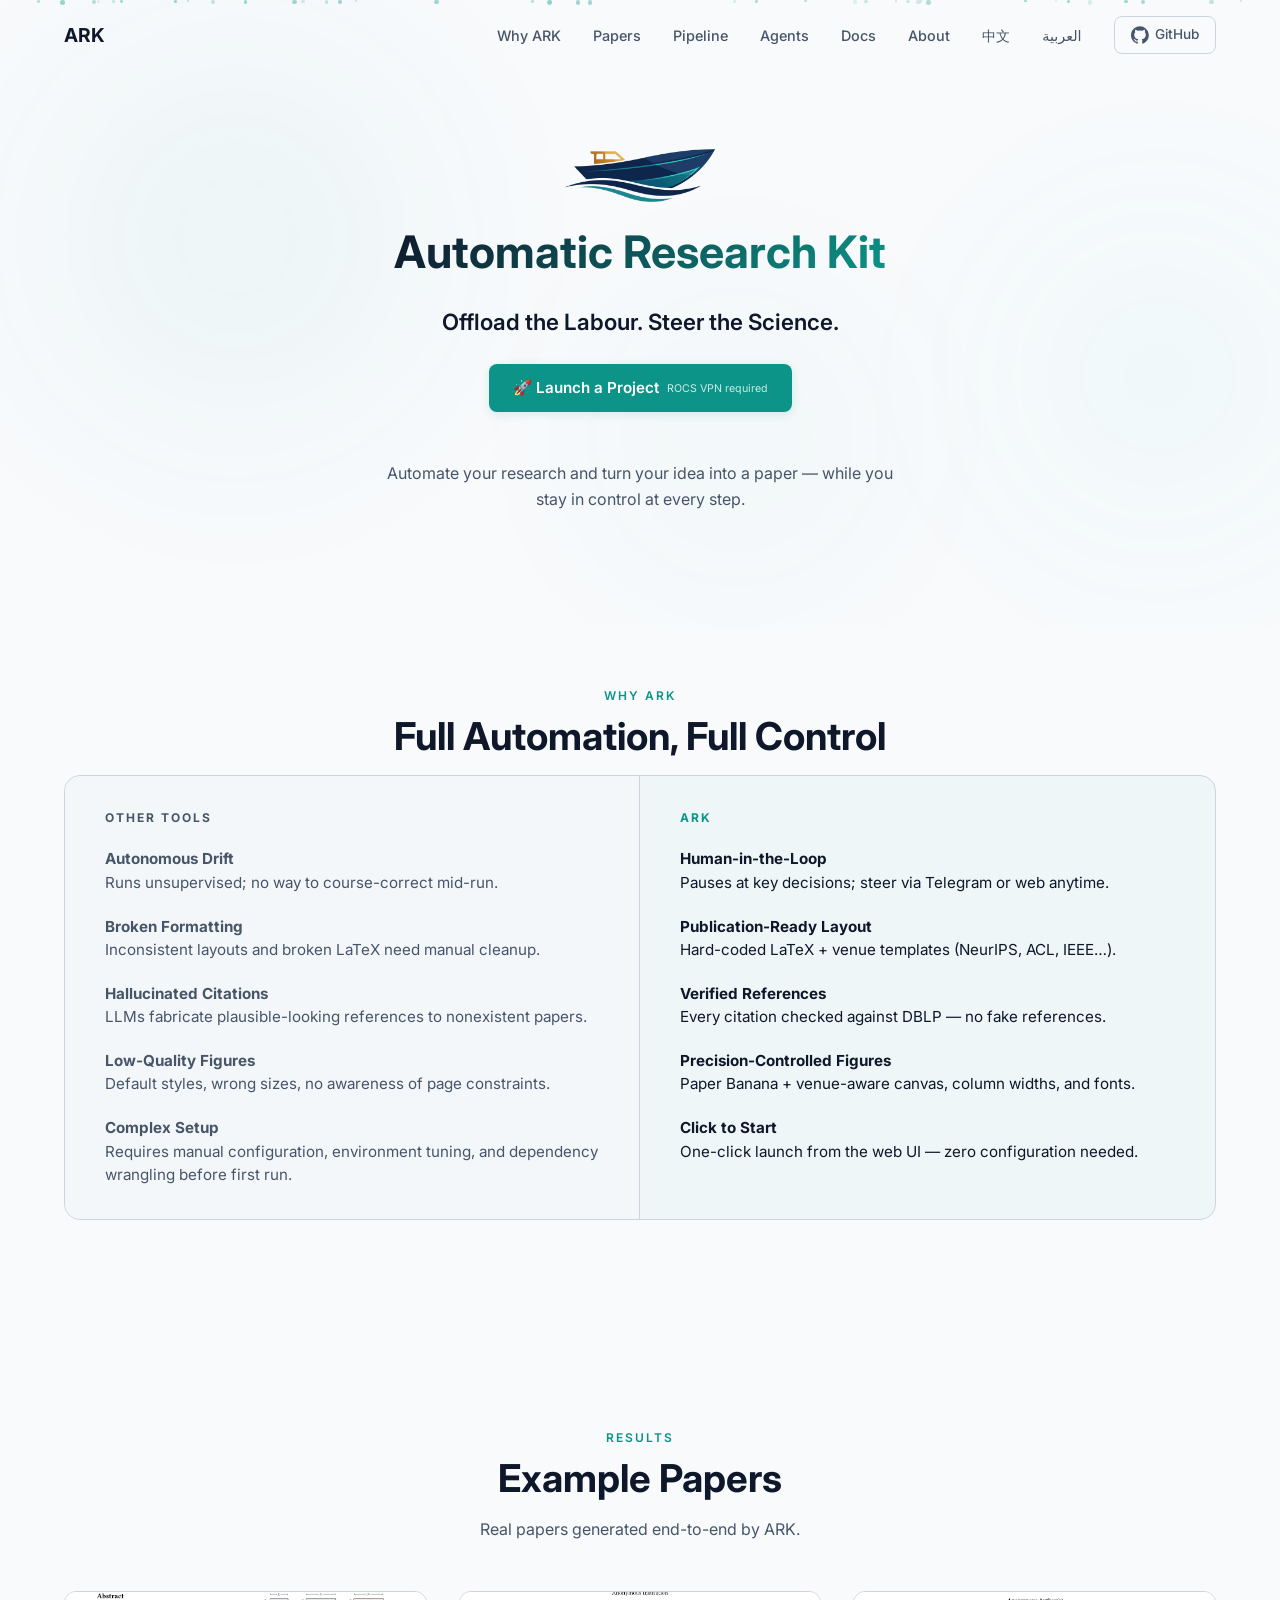
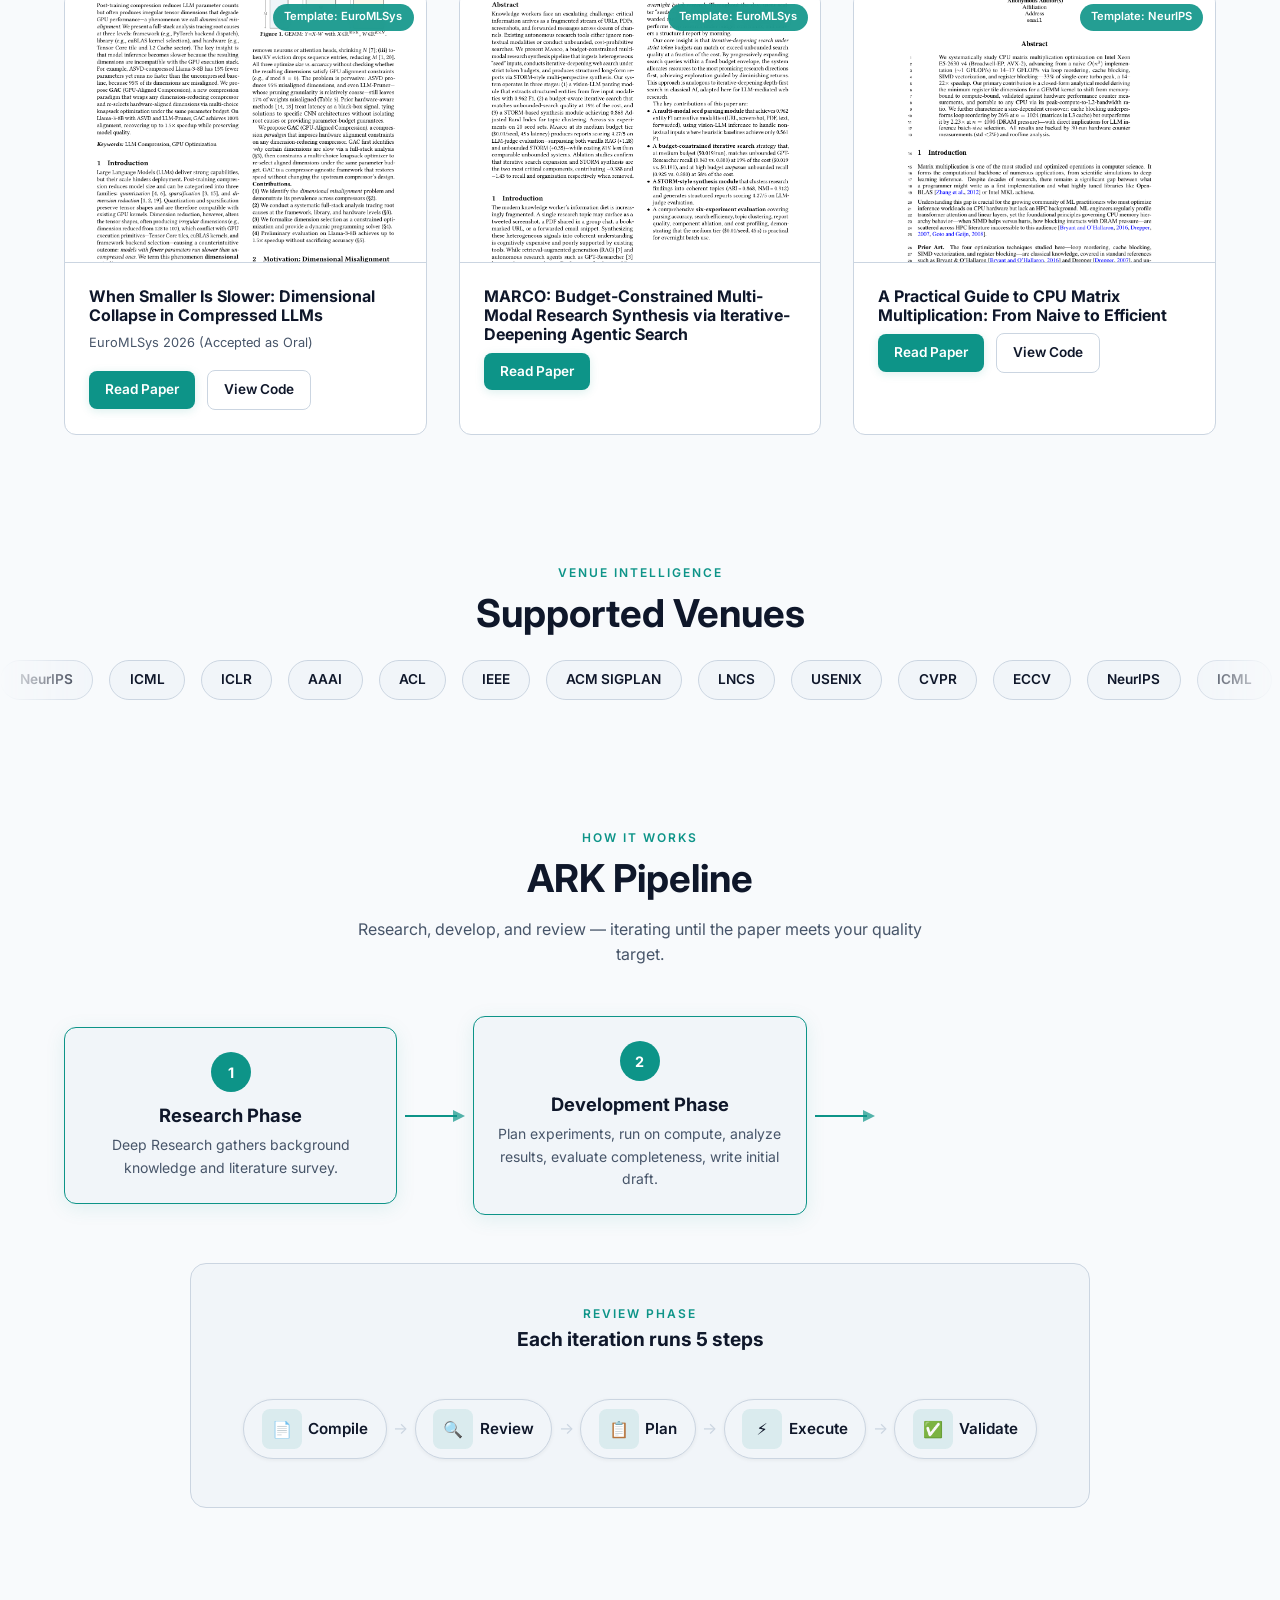
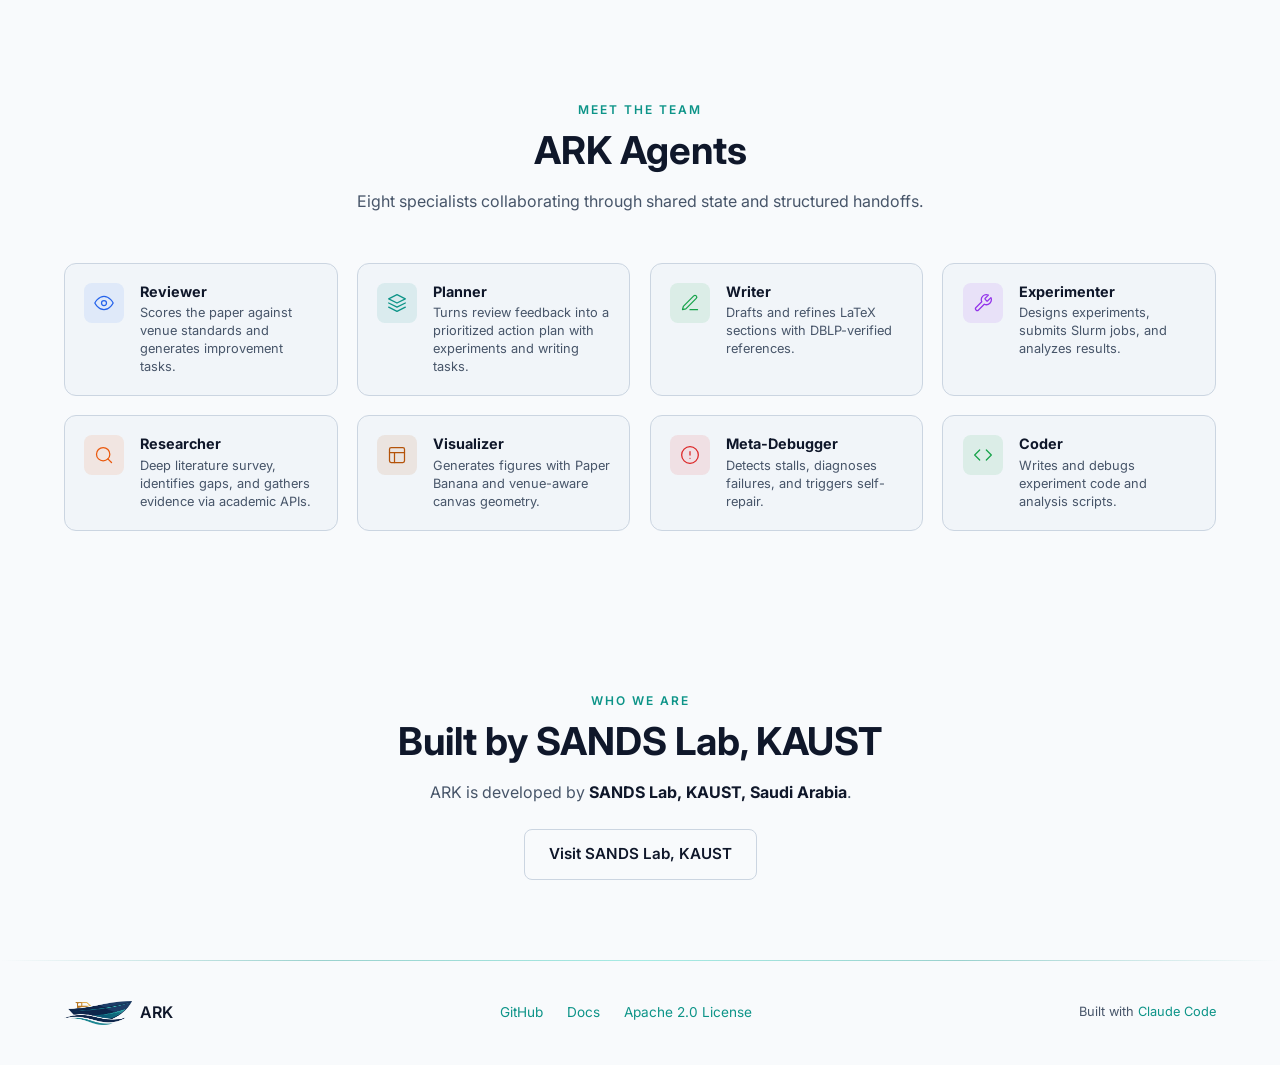
==== index.html @ d24a607a "Swap MARCO and MMA positions, remove paper-meta subtitles Co-Authored-By: Claude Opus 4.6 (1M contex" ====
<!DOCTYPE html>
<html lang="en">
<head>
  <meta charset="UTF-8">
  <meta name="viewport" content="width=device-width, initial-scale=1.0">
  <title>ARK — Research Harness</title>
  <meta name="description" content="Offload the labor. Steer the science. ARK is a research harness — 8 AI agents handle experiments, writing, and iteration while you keep control of the direction.">
  <meta property="og:title" content="ARK — Research Harness">
  <meta property="og:description" content="Offload the labor. Steer the science.">
  <meta property="og:image" content="https://kaust-ark.github.io/assets/social-preview.png">
  <meta property="og:url" content="https://kaust-ark.github.io/">
  <meta property="og:type" content="website">
  <meta name="twitter:card" content="summary_large_image">
  <link rel="icon" href="assets/logo_ark_transparent.png" type="image/png">
  <link rel="preconnect" href="https://fonts.googleapis.com">
  <link rel="preconnect" href="https://fonts.gstatic.com" crossorigin>
  <link href="https://fonts.googleapis.com/css2?family=Inter:wght@400;500;600;700&display=swap" rel="stylesheet">
  <link rel="stylesheet" href="css/style.css">
</head>
<body>

<!-- Scroll Progress Bar -->
<div class="scroll-progress" id="scrollProgress"></div>

<!-- ===== Navbar ===== -->
<nav class="navbar" id="navbar">
  <div class="container">
    <a href="#" class="nav-brand">ARK</a>
    <div class="nav-links" id="navLinks">
      <a href="#compare">Why ARK</a>
      <a href="#papers">Papers</a>
      <a href="#pipeline">Pipeline</a>
      <a href="#agents">Agents</a>
      <a href="doc.html">Docs</a>
      <a href="about.html">About</a>
      <a href="zh/index.html" class="lang-toggle" title="切换到中文">中文</a>
      <a href="ar/index.html" class="lang-toggle" title="التبديل إلى العربية">العربية</a>
      <a href="https://github.com/kaust-ark/ARK" target="_blank" rel="noopener" class="gh-link">
        <svg width="18" height="18" viewBox="0 0 24 24" fill="currentColor"><path d="M12 .3a12 12 0 00-3.8 23.38c.6.11.82-.26.82-.58v-2.16c-3.34.73-4.04-1.61-4.04-1.61a3.18 3.18 0 00-1.33-1.76c-1.09-.74.08-.73.08-.73a2.52 2.52 0 011.84 1.24 2.56 2.56 0 003.5 1 2.56 2.56 0 01.76-1.61c-2.67-.3-5.47-1.33-5.47-5.93a4.64 4.64 0 011.24-3.22 4.3 4.3 0 01.12-3.18s1-.33 3.3 1.23a11.4 11.4 0 016 0c2.3-1.56 3.3-1.23 3.3-1.23a4.3 4.3 0 01.12 3.18 4.64 4.64 0 011.24 3.22c0 4.61-2.81 5.63-5.48 5.93a2.86 2.86 0 01.82 2.22v3.29c0 .32.21.7.82.58A12 12 0 0012 .3"/></svg>
        GitHub
      </a>
    </div>
    <button class="hamburger" id="hamburger" aria-label="Menu">
      <span></span><span></span><span></span>
    </button>
  </div>
</nav>

<!-- ===== Hero ===== -->
<section class="hero" id="hero">
  <div class="hero-bg"><div class="hero-bg-layer"></div></div>
  <div class="hero-particles" id="heroParticles"></div>
  <div class="container">
    <div class="hero-content">
      <img src="assets/logo_ark_transparent.png" alt="ARK" class="hero-logo">
      <h1 class="gradient-text">Automatic Research Kit</h1>
      <p class="hero-accent">Offload the Labour. Steer the Science.</p>
      <div class="hero-cta">
        <div class="hero-cta-row">
          <a href="http://mcmgt01:8425" target="_blank" rel="noopener" class="btn btn-primary">
            🚀 Launch a Project
            <span style="display:block;font-size:.7em;font-weight:400;opacity:.8;margin-top:2px">ROCS VPN required</span>
          </a>
        </div>
      </div>
      <p class="hero-subtitle">Automate your research and turn your idea into a paper &mdash; while you stay in control at every step.</p>
    </div>
  </div>
</section>

<!-- ===== ARK vs Others ===== -->
<section id="compare">
  <div class="container">
    <div style="text-align:center">
      <p class="section-label reveal">Why ARK</p>
      <h2 class="section-title reveal">Full Automation, Full Control</h2>
    </div>

    <div class="comparison-split reveal">
      <div class="comparison-col comparison-col--other">
        <div class="comparison-col-header">Other Tools</div>
        <ul>
          <li><strong>Autonomous Drift</strong><br>Runs unsupervised; no way to course-correct mid-run.</li>
          <li><strong>Broken Formatting</strong><br>Inconsistent layouts and broken LaTeX need manual cleanup.</li>
          <li><strong>Hallucinated Citations</strong><br>LLMs fabricate plausible-looking references to nonexistent papers.</li>
          <li><strong>Low-Quality Figures</strong><br>Default styles, wrong sizes, no awareness of page constraints.</li>
          <li><strong>Complex Setup</strong><br>Requires manual configuration, environment tuning, and dependency wrangling before first run.</li>
        </ul>
      </div>
      <div class="comparison-col comparison-col--ark">
        <div class="comparison-col-header">ARK</div>
        <ul>
          <li><strong>Human-in-the-Loop</strong><br>Pauses at key decisions; steer via Telegram or web anytime.</li>
          <li><strong>Publication-Ready Layout</strong><br>Hard-coded LaTeX + venue templates (NeurIPS, ACL, IEEE&hellip;).</li>
          <li><strong>Verified References</strong><br>Every citation checked against DBLP &mdash; no fake references.</li>
          <li><strong>Precision-Controlled Figures</strong><br>Paper Banana + venue-aware canvas, column widths, and fonts.</li>
          <li><strong>Click to Start</strong><br>One-click launch from the web UI &mdash; zero configuration needed.</li>
        </ul>
      </div>
    </div>
  </div>
</section>

<!-- ===== Papers ===== -->
<section id="papers">
  <div class="container">
    <div style="text-align:center">
      <p class="section-label reveal">Results</p>
      <h2 class="section-title reveal">Example Papers</h2>
      <p class="section-subtitle reveal">Real papers generated end-to-end by ARK.</p>
    </div>
    <div class="papers-grid">
      <div class="paper-card reveal stagger-1" data-tilt>
        <a href="assets/papers/gac.pdf" target="_blank" rel="noopener" class="paper-card-img">
          <img src="assets/paper-gac.png" alt="GAC Paper">
          <span class="paper-badge">Template: EuroMLSys</span>
        </a>
        <div class="paper-card-body">
          <h3>When Smaller Is Slower: Dimensional Collapse in Compressed LLMs</h3>
          <p class="paper-meta">EuroMLSys 2026 (Accepted as Oral)</p>
          <a href="assets/papers/gac.pdf" target="_blank" rel="noopener" class="btn btn-primary" style="font-size:.85rem;padding:.5rem 1rem">Read Paper</a>
          <a href="https://github.com/sands-lab/GAC" target="_blank" rel="noopener" class="btn btn-outline" style="font-size:.85rem;padding:.5rem 1rem">View Code</a>
        </div>
      </div>
      <div class="paper-card reveal stagger-2" data-tilt>
        <a href="assets/papers/marco.pdf" target="_blank" rel="noopener" class="paper-card-img">
          <img src="assets/paper-marco.png" alt="MARCO Paper">
          <span class="paper-badge">Template: EuroMLSys</span>
        </a>
        <div class="paper-card-body">
          <h3>MARCO: Budget-Constrained Multi-Modal Research Synthesis via Iterative-Deepening Agentic Search</h3>
          <a href="assets/papers/marco.pdf" target="_blank" rel="noopener" class="btn btn-primary" style="font-size:.85rem;padding:.5rem 1rem">Read Paper</a>
        </div>
      </div>
      <div class="paper-card reveal stagger-3" data-tilt>
        <a href="assets/papers/mma.pdf" target="_blank" rel="noopener" class="paper-card-img">
          <img src="assets/paper-example.png" alt="MMA Paper">
          <span class="paper-badge">Template: NeurIPS</span>
        </a>
        <div class="paper-card-body">
          <h3>A Practical Guide to CPU Matrix Multiplication: From Naive to Efficient</h3>
          <a href="assets/papers/mma.pdf" target="_blank" rel="noopener" class="btn btn-primary" style="font-size:.85rem;padding:.5rem 1rem">Read Paper</a>
          <a href="https://github.com/JihaoXin/mma" target="_blank" rel="noopener" class="btn btn-outline" style="font-size:.85rem;padding:.5rem 1rem">View Code</a>
        </div>
      </div>
    </div>
  </div>
</section>

<!-- ===== Venues ===== -->
<section class="venues" id="venues">
  <div class="container" style="text-align:center;margin-bottom:1.5rem">
    <p class="section-label reveal">Venue Intelligence</p>
    <h2 class="section-title reveal">Supported Venues</h2>
  </div>
  <div class="venues-scroll">
    <div class="venues-track" id="venuesTrack1">
      <span class="venue-badge">NeurIPS</span>
      <span class="venue-badge">ICML</span>
      <span class="venue-badge">ICLR</span>
      <span class="venue-badge">AAAI</span>
      <span class="venue-badge">ACL</span>
      <span class="venue-badge">IEEE</span>
      <span class="venue-badge">ACM SIGPLAN</span>
      <span class="venue-badge">LNCS</span>
      <span class="venue-badge">USENIX</span>
      <span class="venue-badge">CVPR</span>
      <span class="venue-badge">ECCV</span>
      <span class="venue-badge">NeurIPS</span>
      <span class="venue-badge">ICML</span>
      <span class="venue-badge">ICLR</span>
      <span class="venue-badge">AAAI</span>
      <span class="venue-badge">ACL</span>
      <span class="venue-badge">IEEE</span>
      <span class="venue-badge">ACM SIGPLAN</span>
      <span class="venue-badge">LNCS</span>
      <span class="venue-badge">USENIX</span>
      <span class="venue-badge">CVPR</span>
      <span class="venue-badge">ECCV</span>
      <span class="venue-badge">NeurIPS</span>
      <span class="venue-badge">ICML</span>
      <span class="venue-badge">ICLR</span>
      <span class="venue-badge">AAAI</span>
      <span class="venue-badge">ACL</span>
      <span class="venue-badge">IEEE</span>
      <span class="venue-badge">ACM SIGPLAN</span>
      <span class="venue-badge">LNCS</span>
      <span class="venue-badge">USENIX</span>
      <span class="venue-badge">CVPR</span>
      <span class="venue-badge">ECCV</span>
    </div>
  </div>
</section>


<!-- ===== Pipeline ===== -->
<section id="pipeline">
  <div class="container">
    <div style="text-align:center">
      <p class="section-label reveal">How It Works</p>
      <h2 class="section-title reveal">ARK Pipeline</h2>
      <p class="section-subtitle reveal">Research, develop, and review &mdash; iterating until the paper meets your quality target.</p>
    </div>

    <div class="pipeline-phases" id="pipelinePhases">
      <!-- Phase 1 -->
      <div class="phase-card" data-phase="1">
        <div class="phase-number">1</div>
        <h3>Research Phase</h3>
        <p>Deep Research gathers background knowledge and literature survey.</p>
      </div>

      <!-- Arrow 1→2 -->
      <div class="phase-connector" data-connector="1">
        <svg viewBox="0 0 60 24">
          <line class="arrow-line" x1="0" y1="12" x2="52" y2="12" />
          <polygon points="48,6 60,12 48,18" fill="var(--teal)" opacity="0.7"/>
          <circle class="arrow-dot" cx="0" cy="12" r="3"/>
        </svg>
      </div>

      <!-- Phase 2 -->
      <div class="phase-card" data-phase="2">
        <div class="phase-number">2</div>
        <h3>Development Phase</h3>
        <p>Plan experiments, run on compute, analyze results, evaluate completeness, write initial draft.</p>
      </div>

      <!-- Arrow 2→3 -->
      <div class="phase-connector" data-connector="2">
        <svg viewBox="0 0 60 24">
          <line class="arrow-line" x1="0" y1="12" x2="52" y2="12" />
          <polygon points="48,6 60,12 48,18" fill="var(--teal)" opacity="0.7"/>
          <circle class="arrow-dot" cx="0" cy="12" r="3"/>
        </svg>
      </div>

      <!-- Phase 3 -->
      <div class="phase-card" data-phase="3">
        <div class="phase-number">3</div>
        <h3>Review Phase</h3>
        <p>Iterative paper improvement loop until the reviewer score hits the acceptance threshold.</p>
      </div>
    </div>

    <div class="review-loop" id="reviewLoop">
      <div class="review-loop-header reveal">
        <p class="section-label" style="margin-bottom:.3rem">Review Phase</p>
        <h3 class="review-loop-title">Each iteration runs 5 steps</h3>
      </div>
      <div class="loop-steps-inline reveal">
        <span class="loop-inline-step"><span class="loop-step-icon">📄</span> Compile</span>
        <span class="loop-inline-arr">&rarr;</span>
        <span class="loop-inline-step"><span class="loop-step-icon">🔍</span> Review</span>
        <span class="loop-inline-arr">&rarr;</span>
        <span class="loop-inline-step"><span class="loop-step-icon">📋</span> Plan</span>
        <span class="loop-inline-arr">&rarr;</span>
        <span class="loop-inline-step"><span class="loop-step-icon">⚡</span> Execute</span>
        <span class="loop-inline-arr">&rarr;</span>
        <span class="loop-inline-step"><span class="loop-step-icon">✅</span> Validate</span>
      </div>
    </div>
  </div>
</section>

<!-- ===== Agents ===== -->
<section id="agents">
  <div class="container">
    <div style="text-align:center">
      <p class="section-label reveal">Meet the Team</p>
      <h2 class="section-title reveal">ARK Agents</h2>
      <p class="section-subtitle reveal">Eight specialists collaborating through shared state and structured handoffs.</p>
    </div>
    <div class="agents-grid">
      <div class="agent-card agent-reviewer reveal stagger-1">
        <div class="agent-icon">
          <svg viewBox="0 0 24 24"><path d="M1 12s4-8 11-8 11 8 11 8-4 8-11 8S1 12 1 12z"/><circle cx="12" cy="12" r="3"/></svg>
        </div>
        <div class="agent-info"><h3>Reviewer</h3><p>Scores the paper against venue standards and generates improvement tasks.</p></div>
      </div>
      <div class="agent-card agent-planner reveal stagger-2">
        <div class="agent-icon">
          <svg viewBox="0 0 24 24"><polygon points="12 2 2 7 12 12 22 7 12 2"/><polyline points="2 17 12 22 22 17"/><polyline points="2 12 12 17 22 12"/></svg>
        </div>
        <div class="agent-info"><h3>Planner</h3><p>Turns review feedback into a prioritized action plan with experiments and writing tasks.</p></div>
      </div>
      <div class="agent-card agent-writer reveal stagger-3">
        <div class="agent-icon">
          <svg viewBox="0 0 24 24"><path d="M12 20h9"/><path d="M16.5 3.5a2.12 2.12 0 013 3L7 19l-4 1 1-4L16.5 3.5z"/></svg>
        </div>
        <div class="agent-info"><h3>Writer</h3><p>Drafts and refines LaTeX sections with DBLP-verified references.</p></div>
      </div>
      <div class="agent-card agent-experimenter reveal stagger-4">
        <div class="agent-icon">
          <svg viewBox="0 0 24 24"><path d="M14.7 6.3a1 1 0 000 1.4l1.6 1.6a1 1 0 001.4 0l3.77-3.77a6 6 0 01-7.94 7.94l-6.91 6.91a2.12 2.12 0 01-3-3l6.91-6.91a6 6 0 017.94-7.94l-3.76 3.76z"/></svg>
        </div>
        <div class="agent-info"><h3>Experimenter</h3><p>Designs experiments, submits Slurm jobs, and analyzes results.</p></div>
      </div>
      <div class="agent-card agent-researcher reveal stagger-5">
        <div class="agent-icon">
          <svg viewBox="0 0 24 24"><circle cx="11" cy="11" r="8"/><line x1="21" y1="21" x2="16.65" y2="16.65"/></svg>
        </div>
        <div class="agent-info"><h3>Researcher</h3><p>Deep literature survey, identifies gaps, and gathers evidence via academic APIs.</p></div>
      </div>
      <div class="agent-card agent-visualizer reveal stagger-6">
        <div class="agent-icon">
          <svg viewBox="0 0 24 24"><rect x="3" y="3" width="18" height="18" rx="2" ry="2"/><line x1="3" y1="9" x2="21" y2="9"/><line x1="9" y1="21" x2="9" y2="9"/></svg>
        </div>
        <div class="agent-info"><h3>Visualizer</h3><p>Generates figures with Paper Banana and venue-aware canvas geometry.</p></div>
      </div>
      <div class="agent-card agent-debugger reveal stagger-7">
        <div class="agent-icon">
          <svg viewBox="0 0 24 24"><path d="M12 22c5.523 0 10-4.477 10-10S17.523 2 12 2 2 6.477 2 12s4.477 10 10 10z"/><line x1="12" y1="8" x2="12" y2="12"/><line x1="12" y1="16" x2="12.01" y2="16"/></svg>
        </div>
        <div class="agent-info"><h3>Meta-Debugger</h3><p>Detects stalls, diagnoses failures, and triggers self-repair.</p></div>
      </div>
      <div class="agent-card agent-coder reveal stagger-8">
        <div class="agent-icon">
          <svg viewBox="0 0 24 24"><polyline points="16 18 22 12 16 6"/><polyline points="8 6 2 12 8 18"/></svg>
        </div>
        <div class="agent-info"><h3>Coder</h3><p>Writes and debugs experiment code and analysis scripts.</p></div>
      </div>
    </div>
  </div>
</section>

<!-- ===== Team ===== -->
<section id="team">
  <div class="container">
    <div style="text-align:center">
      <p class="section-label reveal">Who We Are</p>
      <h2 class="section-title reveal">Built by SANDS Lab, KAUST</h2>
    </div>
    <div class="team-content reveal">
      <p>ARK is developed by <strong style="color:var(--text-primary)">SANDS Lab, KAUST, Saudi Arabia</strong>.</p>
      <a href="https://sands.kaust.edu.sa/" target="_blank" rel="noopener" class="btn btn-outline">Visit SANDS Lab, KAUST</a>
    </div>
  </div>
</section>

<!-- ===== Footer ===== -->
<footer class="footer">
  <div class="container">
    <div class="footer-brand">
      <img src="assets/logo_ark_transparent.png" alt="ARK">
      ARK
    </div>
    <div class="footer-links">
      <a href="https://github.com/kaust-ark/ARK" target="_blank" rel="noopener">GitHub</a>
      <a href="https://github.com/kaust-ark/ARK/blob/main/README.md" target="_blank" rel="noopener">Docs</a>
      <a href="https://github.com/kaust-ark/ARK/blob/main/LICENSE" target="_blank" rel="noopener">Apache 2.0 License</a>
    </div>
    <p class="footer-note">Built with <a href="https://claude.ai/claude-code" target="_blank" rel="noopener">Claude Code</a></p>
  </div>
</footer>

<!-- Back to top -->
<button class="back-to-top" id="backToTop" aria-label="Back to top">
  <svg viewBox="0 0 24 24" fill="none" stroke="currentColor" stroke-width="2.5" stroke-linecap="round" stroke-linejoin="round">
    <polyline points="18 15 12 9 6 15"/>
  </svg>
</button>

<script src="js/main.js"></script>
</body>
</html>
---- css/style.css ----
/* ===== CSS Variables — Cool Slate Theme ===== */
:root {
  --bg: #f8fafc;
  --card: #f1f5f9;
  --border: #cbd5e1;
  --teal: #0d9488;
  --teal-light: #2dd4bf;
  --teal-dark: #0f766e;
  --gold: #b45309;
  --text-primary: #0f172a;
  --text-muted: #475569;
  --font: 'Inter', system-ui, -apple-system, sans-serif;
  --mono: 'JetBrains Mono', 'Fira Code', 'Cascadia Code', monospace;
  --max-width: 1200px;
  --radius: 12px;
  --radius-sm: 8px;
  --radius-lg: 16px;
}

/* ===== Reset ===== */
*, *::before, *::after { box-sizing: border-box; margin: 0; padding: 0; }
html { scroll-behavior: smooth; font-size: 16px; scroll-padding-top: 80px; }
body {
  font-family: var(--font);
  background: var(--bg);
  color: var(--text-muted);
  line-height: 1.6;
  overflow-x: hidden;
  -webkit-font-smoothing: antialiased;
  -moz-osx-font-smoothing: grayscale;
}
a { color: var(--teal); text-decoration: none; transition: color .2s; }
a:hover { color: var(--teal-dark); }
img { max-width: 100%; height: auto; display: block; }
ul { list-style: none; }
button { font-family: var(--font); cursor: pointer; border: none; background: none; }

/* ===== Typography ===== */
h1, h2, h3, h4 { color: var(--text-primary); font-weight: 700; line-height: 1.2; }
h1 { font-size: clamp(2.2rem, 5vw, 3.5rem); }
h2 { font-size: clamp(1.6rem, 3vw, 2.4rem); }
h3 { font-size: 1.15rem; }
.section-label {
  text-transform: uppercase;
  font-size: .75rem;
  font-weight: 600;
  letter-spacing: 2px;
  color: var(--teal);
  margin-bottom: .5rem;
}
.section-title { margin-bottom: 1rem; }
.section-subtitle {
  max-width: 600px;
  margin: 0 auto 3rem;
  text-align: center;
}

/* ===== Layout ===== */
.container { width: 100%; max-width: var(--max-width); margin: 0 auto; padding: 0 1.5rem; }
section { padding: 5rem 0; }

/* ===== Scroll Progress Bar ===== */
.scroll-progress {
  position: fixed; top: 0; left: 0; height: 3px; z-index: 1100;
  background: linear-gradient(90deg, var(--teal), var(--teal-light));
  width: 0%;
  transition: width .1s linear;
}

/* ===== Back to Top ===== */
.back-to-top {
  position: fixed; bottom: 2rem; right: 2rem; z-index: 1000;
  width: 44px; height: 44px; border-radius: 50%;
  background: var(--teal); color: #fff;
  display: flex; align-items: center; justify-content: center;
  box-shadow: 0 4px 20px rgba(13, 148, 136, .3);
  opacity: 0; transform: translateY(20px);
  transition: opacity .3s, transform .3s;
  cursor: pointer;
}
.back-to-top.visible { opacity: 1; transform: translateY(0); }
.back-to-top:hover { background: var(--teal-dark); transform: translateY(-2px); }
.back-to-top svg { width: 20px; height: 20px; }

/* ===== Navbar ===== */
.navbar {
  position: fixed; top: 0; left: 0; right: 0; z-index: 1000;
  padding: 1rem 0;
  transition: background .3s, backdrop-filter .3s, box-shadow .3s;
}
.navbar.scrolled {
  background: rgba(248, 250, 252, .92);
  backdrop-filter: blur(16px);
  -webkit-backdrop-filter: blur(16px);
  box-shadow: 0 1px 3px rgba(0, 0, 0, .06);
}
.navbar .container { display: flex; align-items: center; justify-content: space-between; }
.nav-brand { display: flex; align-items: center; gap: .5rem; font-weight: 700; font-size: 1.2rem; color: var(--text-primary); }
.nav-brand img { height: 32px; width: auto; }
.nav-links { display: flex; align-items: center; gap: 2rem; }
.nav-links a { color: var(--text-muted); font-size: .9rem; font-weight: 500; transition: color .2s; }
.nav-links a:hover { color: var(--text-primary); }
.nav-links .gh-link {
  display: inline-flex; align-items: center; gap: .4rem;
  padding: .45rem 1rem; border: 1px solid var(--border); border-radius: var(--radius-sm);
  font-size: .85rem;
}
.nav-links .gh-link:hover { border-color: var(--teal); color: var(--teal); }
.hamburger { display: none; flex-direction: column; gap: 5px; }
.hamburger span { display: block; width: 24px; height: 2px; background: var(--text-primary); transition: transform .3s, opacity .3s; }

/* ===== Hero ===== */
.hero {
  min-height: 70vh; display: flex; align-items: center;
  position: relative; overflow: hidden;
  padding-top: 5rem; padding-bottom: 3rem;
}

/* Animated gradient mesh background */
.hero-bg {
  position: absolute; inset: 0; z-index: 0;
  background: var(--bg);
}
.hero-bg::before,
.hero-bg::after,
.hero-bg .hero-bg-layer {
  content: '';
  position: absolute;
  border-radius: 50%;
  filter: blur(80px);
  opacity: .5;
}
.hero-bg::before {
  width: 600px; height: 600px;
  top: -10%; left: -5%;
  background: radial-gradient(circle, rgba(13, 148, 136, .12), transparent 70%);
  animation: meshMove1 20s ease-in-out infinite;
}
.hero-bg::after {
  width: 500px; height: 500px;
  top: 20%; right: -10%;
  background: radial-gradient(circle, rgba(45, 212, 191, .1), transparent 70%);
  animation: meshMove2 25s ease-in-out infinite;
}
.hero-bg .hero-bg-layer {
  width: 450px; height: 450px;
  bottom: -5%; left: 40%;
  background: radial-gradient(circle, rgba(13, 148, 136, .08), transparent 70%);
  animation: meshMove3 22s ease-in-out infinite;
}

@keyframes meshMove1 {
  0%, 100% { transform: translate(0, 0); }
  25% { transform: translate(80px, 40px); }
  50% { transform: translate(40px, 80px); }
  75% { transform: translate(-40px, 40px); }
}
@keyframes meshMove2 {
  0%, 100% { transform: translate(0, 0); }
  25% { transform: translate(-60px, 50px); }
  50% { transform: translate(-30px, -40px); }
  75% { transform: translate(40px, 20px); }
}
@keyframes meshMove3 {
  0%, 100% { transform: translate(0, 0); }
  33% { transform: translate(60px, -30px); }
  66% { transform: translate(-40px, 50px); }
}

/* Floating particles */
.hero-particles {
  position: absolute; inset: 0; z-index: 0;
  overflow: hidden; pointer-events: none;
}
.hero-particles .particle {
  position: absolute;
  width: 4px; height: 4px;
  border-radius: 50%;
  background: var(--teal);
  opacity: 0;
  animation: particleFloat linear infinite;
}

@keyframes particleFloat {
  0% { opacity: 0; transform: translateY(100vh) scale(0); }
  10% { opacity: .4; transform: translateY(80vh) scale(1); }
  90% { opacity: .2; transform: translateY(-10vh) scale(.5); }
  100% { opacity: 0; transform: translateY(-20vh) scale(0); }
}

.hero .container { position: relative; z-index: 1; display: flex; flex-direction: column; align-items: center; text-align: center; }
.hero-content { display: flex; flex-direction: column; gap: 1.5rem; align-items: center; }

/* Staggered entrance */
.hero-brand {
  display: flex; align-items: center; gap: .75rem;
  opacity: 0; animation: heroFadeUp .8s ease forwards;
  animation-delay: .1s;
}
.hero-logo {
  width: 150px; height: auto;
}
.hero-brand-name {
  font-size: 2.4rem; font-weight: 700; color: var(--text-primary);
  letter-spacing: -0.5px;
}
.hero h1 {
  font-size: clamp(1.8rem, 4vw, 2.8rem);
  opacity: 0; animation: heroFadeUp .8s ease forwards;
  animation-delay: .3s;
}
.hero-accent {
  font-size: 1.4rem; font-weight: 600; color: var(--text-primary); max-width: 480px;
}
.hero-subtitle {
  font-size: 1rem; color: var(--text-muted); line-height: 1.65; max-width: 540px; margin-top: 1.5rem;
  opacity: 0; animation: heroFadeUp .8s ease forwards;
  animation-delay: .5s;
}
.hero-tagline {
  font-size: 1.05rem; color: var(--text-muted); max-width: 480px;
  opacity: 0; animation: heroFadeUp .8s ease forwards;
  animation-delay: .65s;
}
.hero-cta {
  display: flex; flex-direction: column; gap: .75rem; align-items: center;
  opacity: 0; animation: heroFadeUp .8s ease forwards;
  animation-delay: .7s;
}
.hero-cta-row { display: flex; gap: 1rem; flex-wrap: wrap; justify-content: center; }
.hero-terminal-wrap {
  opacity: 0; animation: heroFadeUp .8s ease forwards;
  animation-delay: .9s;
}

@keyframes heroFadeUp {
  from { opacity: 0; transform: translateY(30px); }
  to { opacity: 1; transform: translateY(0); }
}

/* Gradient text */
.gradient-text {
  background: linear-gradient(135deg, var(--text-primary) 0%, var(--teal) 50%, var(--teal-light) 100%);
  background-size: 200% 200%;
  -webkit-background-clip: text;
  background-clip: text;
  -webkit-text-fill-color: transparent;
  animation: gradientShift 6s ease-in-out infinite;
}

@keyframes gradientShift {
  0%, 100% { background-position: 0% 50%; }
  50% { background-position: 100% 50%; }
}

/* Buttons */
.btn {
  display: inline-flex; align-items: center; gap: .5rem;
  padding: .75rem 1.5rem; border-radius: var(--radius-sm);
  font-weight: 600; font-size: .95rem;
  transition: transform .15s, box-shadow .2s, background .2s, border-color .2s;
}
.btn:hover { transform: translateY(-1px); }
.btn-primary {
  background: var(--teal); color: #fff;
  box-shadow: 0 2px 10px rgba(13, 148, 136, .15);
}
.btn-primary:hover {
  background: var(--teal-dark);
  box-shadow: 0 6px 24px rgba(13, 148, 136, .3);
}
.btn-outline { border: 1px solid var(--border); color: var(--text-primary); }
.btn-outline:hover { border-color: var(--teal); color: var(--teal); }

/* Terminal (dark) */
.hero-terminal {
  background: #0f172a; border: 1px solid #1e293b; border-radius: var(--radius);
  overflow: hidden; font-family: var(--mono); font-size: .85rem;
  box-shadow:
    0 20px 60px rgba(0, 0, 0, .12),
    0 0 0 1px rgba(45, 212, 191, 0);
  animation: terminalGlow 4s ease-in-out infinite;
}

@keyframes terminalGlow {
  0%, 100% { box-shadow: 0 20px 60px rgba(0, 0, 0, .12), 0 0 0 1px rgba(45, 212, 191, 0); }
  50% { box-shadow: 0 20px 60px rgba(0, 0, 0, .15), 0 0 30px rgba(45, 212, 191, .08); }
}

.terminal-bar {
  display: flex; align-items: center; gap: 6px;
  padding: .6rem 1rem; background: #1e293b; border-bottom: 1px solid #334155;
}
.terminal-dot { width: 10px; height: 10px; border-radius: 50%; }
.terminal-dot.red { background: #ff5f56; }
.terminal-dot.yellow { background: #ffbd2e; }
.terminal-dot.green { background: #27c93f; }
.terminal-bar span { margin-left: .5rem; font-size: .75rem; color: #94a3b8; }
.terminal-body { padding: 1.2rem; line-height: 1.8; min-height: 220px; }
.terminal-body .prompt { color: #2dd4bf; }
.terminal-body .command { color: #e2e8f0; }
.terminal-body .output { color: #94a3b8; }
.terminal-body .highlight { color: #fbbf24; }
.terminal-body .cursor {
  display: inline-block; width: 8px; height: 1.1em;
  background: #2dd4bf; vertical-align: text-bottom;
  animation: blink 1s step-end infinite;
}
@keyframes blink { 50% { opacity: 0; } }

/* ===== Features (Glass morphism) ===== */
.features-grid {
  display: grid; grid-template-columns: repeat(4, 1fr); gap: 1.5rem;
}
.feature-card {
  background: rgba(241, 245, 249, .6);
  backdrop-filter: blur(8px);
  -webkit-backdrop-filter: blur(8px);
  border: 1px solid rgba(203, 213, 225, .5);
  border-radius: var(--radius);
  padding: 1.5rem;
  transition: transform .25s, border-color .3s, box-shadow .3s;
  position: relative;
  overflow: hidden;
}
.feature-card::before {
  content: '';
  position: absolute; inset: 0;
  border-radius: var(--radius);
  padding: 1px;
  background: linear-gradient(135deg, transparent, transparent);
  -webkit-mask: linear-gradient(#fff 0 0) content-box, linear-gradient(#fff 0 0);
  -webkit-mask-composite: xor;
  mask-composite: exclude;
  transition: background .3s;
  pointer-events: none;
}
.feature-card:hover {
  transform: translateY(-4px);
  border-color: transparent;
  box-shadow: 0 8px 30px rgba(13, 148, 136, .1);
}
.feature-card:hover::before {
  background: linear-gradient(135deg, var(--teal), var(--teal-light));
}
.feature-icon {
  width: 44px; height: 44px; margin-bottom: 1rem;
  display: flex; align-items: center; justify-content: center;
  border-radius: var(--radius-sm);
  background: rgba(13, 148, 136, .1);
  transition: transform .3s;
}
.feature-card:hover .feature-icon { transform: scale(1.1) rotate(5deg); }
.feature-icon svg {
  width: 22px; height: 22px;
  stroke: var(--teal); fill: none; stroke-width: 1.5;
  stroke-linecap: round; stroke-linejoin: round;
}
.feature-card h3 { margin-bottom: .5rem; font-size: 1rem; }
.feature-card p { font-size: .875rem; }

/* ===== Stats Bar ===== */
.stats-bar {
  padding: 3rem 0;
  background: linear-gradient(180deg, transparent, rgba(13, 148, 136, .03), transparent);
}
.stats-grid {
  display: flex; justify-content: center; align-items: center;
  gap: 0; flex-wrap: wrap;
}
.stat-item {
  text-align: center; padding: 1.5rem 3rem;
  position: relative;
}
.stat-item:not(:last-child)::after {
  content: '';
  position: absolute; right: 0; top: 20%; height: 60%;
  width: 1px;
  background: linear-gradient(180deg, transparent, var(--border), transparent);
}
.stat-number {
  font-size: clamp(2rem, 4vw, 3rem);
  font-weight: 700;
  color: var(--teal);
  line-height: 1;
  margin-bottom: .25rem;
}
.stat-label {
  font-size: .85rem;
  color: var(--text-muted);
  font-weight: 500;
}

/* ===== Pipeline (Animated) ===== */
.pipeline-phases {
  display: grid; grid-template-columns: 1fr auto 1fr auto 1fr; gap: 0;
  margin-bottom: 3rem;
  position: relative;
  align-items: center;
}
.phase-card {
  background: var(--card); border: 1px solid var(--border); border-radius: var(--radius);
  padding: 1.5rem; text-align: center; position: relative;
  z-index: 1;
  opacity: 0; transform: translateY(20px);
  transition: opacity .6s ease, transform .6s ease, border-color .3s, box-shadow .3s;
}
.phase-card.active {
  opacity: 1; transform: translateY(0);
  border-color: var(--teal);
  box-shadow: 0 4px 20px rgba(13, 148, 136, .1);
}
.phase-card.visible {
  opacity: 1; transform: translateY(0);
}
.phase-number {
  display: inline-flex; align-items: center; justify-content: center;
  width: 40px; height: 40px; border-radius: 50%;
  background: rgba(13, 148, 136, .1); color: var(--teal);
  font-weight: 700; font-size: .9rem; margin-bottom: .75rem;
  transition: background .3s, color .3s;
}
.phase-card.active .phase-number {
  background: var(--teal); color: #fff;
}
.phase-card h3 { margin-bottom: .5rem; }
.phase-card p { font-size: .875rem; }

/* Pipeline arrows (SVG) */
.pipeline-arrow-container {
  position: relative; margin-bottom: 3rem;
}
.pipeline-arrow-svg {
  position: absolute; top: 50%; left: 0; width: 100%; height: 40px;
  transform: translateY(-50%);
  pointer-events: none; z-index: 0;
}
.pipeline-arrow-svg line {
  stroke: var(--teal);
  stroke-width: 2;
  stroke-dasharray: 8 4;
  animation: dashFlow 1.5s linear infinite;
}
@keyframes dashFlow {
  to { stroke-dashoffset: -24; }
}

/* Animated connecting arrows between phase cards */
.phase-connector {
  display: flex; align-items: center; justify-content: center;
  padding: 0 .5rem;
}
.phase-connector svg {
  width: 60px; height: 24px;
  overflow: visible;
}
.phase-connector .arrow-line {
  stroke: var(--teal); stroke-width: 2; fill: none;
  stroke-dasharray: 60;
  stroke-dashoffset: 60;
  transition: stroke-dashoffset 1s ease;
}
.phase-connector.animated .arrow-line {
  stroke-dashoffset: 0;
}
.phase-connector .arrow-dot {
  fill: var(--teal);
  r: 3;
  opacity: 0;
}
.phase-connector.animated .arrow-dot {
  animation: dotFlow 2s ease-in-out infinite;
}
@keyframes dotFlow {
  0% { opacity: 0; cx: 0; }
  20% { opacity: 1; }
  80% { opacity: 1; }
  100% { opacity: 0; cx: 56; }
}

/* Review loop */
.review-loop {
  max-width: 900px; margin: 0 auto 2rem;
  position: relative;
  background: var(--card); border: 1px solid var(--border); border-radius: var(--radius-lg);
  padding: 2.5rem 2rem;
}
.review-loop-header { text-align: center; margin-bottom: 1.5rem; }
.review-loop-title {
  color: var(--text-primary); font-size: 1.2rem; margin: 0;
}
.loop-steps {
  display: flex; align-items: stretch; justify-content: center; gap: 0;
  flex-wrap: wrap;
}
.loop-step {
  display: flex; align-items: center; gap: .75rem;
  padding: 1rem 1.5rem; background: #fff; border: 1px solid var(--border);
  border-radius: var(--radius); color: var(--text-primary);
  white-space: nowrap;
  transition: border-color .3s, box-shadow .3s, transform .3s;
}
.loop-step.active {
  border-color: var(--teal);
  box-shadow: 0 0 20px rgba(13, 148, 136, .12);
  transform: scale(1.04);
}
.loop-step-icon {
  width: 40px; height: 40px; min-width: 40px;
  display: flex; align-items: center; justify-content: center;
  border-radius: var(--radius-sm); background: rgba(13, 148, 136, .1);
}
.loop-step-icon svg { width: 20px; height: 20px; stroke: var(--teal); fill: none; stroke-width: 1.5; stroke-linecap: round; stroke-linejoin: round; }
.loop-step-text { display: flex; flex-direction: column; gap: .1rem; }
.loop-step-text strong { font-size: .95rem; }
.loop-step-text span { font-size: .75rem; color: var(--text-muted); white-space: nowrap; }
.loop-arrow { color: var(--teal); font-size: 1.4rem; padding: 0 .6rem; flex-shrink: 0; display: flex; align-items: center; }
.loop-repeat { opacity: .5; font-size: 1.6rem; }

/* Inline loop steps */
.loop-steps-inline {
  display: flex; align-items: center; justify-content: center;
  flex-wrap: nowrap; gap: .4rem;
  padding: 1.5rem 0 .5rem;
}
.loop-inline-step {
  display: inline-flex; align-items: center; gap: .4rem;
  padding: .55rem 1.1rem;
  background: var(--card); border: 1px solid var(--border);
  border-radius: 999px; font-size: .95rem; font-weight: 600;
  color: var(--text-primary); white-space: nowrap; flex-shrink: 0;
  box-shadow: 0 1px 4px rgba(0,0,0,.06);
}
.loop-step-icon { font-size: 1rem; line-height: 1; }
.loop-inline-arr { color: var(--border); font-size: 1rem; flex-shrink: 0; }
.loop-inline-arr.loop-repeat { color: var(--teal); opacity: .7; font-size: 1.4rem; }

/* ===== Agents ===== */
.agents-grid {
  display: grid; grid-template-columns: repeat(4, 1fr); gap: 1.2rem;
}
.agent-card {
  background: var(--card); border: 1px solid var(--border); border-radius: var(--radius);
  padding: 1.2rem; display: flex; align-items: flex-start; gap: 1rem;
  transition: transform .25s, border-color .25s, box-shadow .25s;
}
.agent-card:hover { transform: translateY(-3px); border-color: #94a3b8; box-shadow: 0 8px 24px rgba(0,0,0,.05); }
.agent-icon {
  width: 40px; height: 40px; min-width: 40px; border-radius: var(--radius-sm);
  display: flex; align-items: center; justify-content: center;
  transition: transform .3s;
}
.agent-card:hover .agent-icon { transform: scale(1.15); }
.agent-icon svg { width: 20px; height: 20px; fill: none; stroke-width: 1.5; stroke-linecap: round; stroke-linejoin: round; }
.agent-info h3 { font-size: .9rem; margin-bottom: .25rem; }
.agent-info p { font-size: .8rem; line-height: 1.4; }

/* Agent colours */
.agent-reviewer .agent-icon { background: rgba(59, 130, 246, .1); }
.agent-reviewer svg { stroke: #2563eb; }
.agent-planner .agent-icon { background: rgba(13, 148, 136, .1); }
.agent-planner svg { stroke: #0d9488; }
.agent-writer .agent-icon { background: rgba(22, 163, 74, .1); }
.agent-writer svg { stroke: #16a34a; }
.agent-experimenter .agent-icon { background: rgba(147, 51, 234, .1); }
.agent-experimenter svg { stroke: #9333ea; }
.agent-researcher .agent-icon { background: rgba(234, 88, 12, .1); }
.agent-researcher svg { stroke: #ea580c; }
.agent-visualizer .agent-icon { background: rgba(180, 83, 9, .1); }
.agent-visualizer svg { stroke: #b45309; }
.agent-debugger .agent-icon { background: rgba(220, 38, 38, .1); }
.agent-debugger svg { stroke: #dc2626; }
.agent-coder .agent-icon { background: rgba(22, 163, 74, .1); }
.agent-coder svg { stroke: #16a34a; }

/* ===== Papers ===== */
.papers-grid {
  display: grid; grid-template-columns: repeat(3, 1fr); gap: 2rem;
}
.paper-card {
  background: #fff; border: 1px solid var(--border); border-radius: var(--radius);
  overflow: hidden;
  transition: transform .4s, box-shadow .4s;
  position: relative;
  transform-style: preserve-3d;
  perspective: 800px;
}
.paper-card:hover { box-shadow: 0 20px 50px rgba(0, 0, 0, .1); }
a.paper-card-img, .paper-card-img {
  display: block; position: relative; overflow: hidden;
  border-bottom: 1px solid var(--border);
}
.paper-card-img img {
  width: 100%; aspect-ratio: 4/3; object-fit: cover;
  transition: transform .4s ease;
}
.paper-card:hover .paper-card-img img { transform: scale(1.03); }
.paper-badge {
  position: absolute; top: .75rem; right: .75rem;
  padding: .3rem .7rem;
  background: rgba(13, 148, 136, .9); color: #fff;
  border-radius: 999px; font-size: .7rem; font-weight: 600;
  backdrop-filter: blur(4px);
}
.paper-card-body { padding: 1.5rem; }
.paper-card-body h3 { margin-bottom: .5rem; font-size: 1rem; }
.paper-card-body .paper-meta { font-size: .8rem; color: var(--text-muted); margin-bottom: 1rem; }
.paper-card-body .btn { font-size: .85rem; padding: .5rem 1rem; margin-right: .5rem; }

/* ===== Quick Start ===== */
.quickstart { background: linear-gradient(180deg, transparent, rgba(13, 148, 136, .03), transparent); }
.quickstart-terminal {
  max-width: 680px; margin: 0 auto 2rem;
  background: #0f172a; border: 1px solid #1e293b; border-radius: var(--radius);
  overflow: hidden; position: relative;
  box-shadow: 0 20px 60px rgba(0, 0, 0, .12);
  animation: terminalGlow 4s ease-in-out infinite;
}
.quickstart-terminal .terminal-bar { justify-content: space-between; }

/* Copy button */
.copy-btn {
  display: flex; align-items: center; gap: .3rem;
  padding: .3rem .6rem; border-radius: var(--radius-sm);
  font-size: .75rem; color: #94a3b8; border: 1px solid #334155;
  transition: color .2s, border-color .2s;
  font-family: var(--font);
}
.copy-btn:hover { color: #2dd4bf; border-color: #2dd4bf; }
.copy-btn svg { width: 14px; height: 14px; stroke: currentColor; fill: none; stroke-width: 2; }
.copy-btn .checkmark-path {
  stroke-dasharray: 24;
  stroke-dashoffset: 24;
  animation: drawCheck .4s ease forwards;
}
@keyframes drawCheck {
  to { stroke-dashoffset: 0; }
}

.quickstart-terminal pre {
  padding: 1.2rem; margin: 0; font-family: var(--mono);
  font-size: .85rem; line-height: 2; overflow-x: auto; color: #e2e8f0;
}
.quickstart-terminal .comment { color: #94a3b8; }
.quickstart-terminal .cmd { color: #2dd4bf; transition: background .3s; border-radius: 2px; }
.quickstart-terminal .cmd.highlight-line { background: rgba(45, 212, 191, .1); }
.option-badges { display: flex; justify-content: center; gap: 1rem; flex-wrap: wrap; }
.option-badge {
  padding: .4rem 1rem; border: 1px solid var(--border); border-radius: 999px;
  font-size: .8rem; color: var(--text-muted); font-family: var(--mono);
  transition: border-color .2s, color .2s;
}
.option-badge:hover { border-color: var(--teal); color: var(--teal); }

/* ===== Venues ===== */
.venues { padding: 3rem 0; overflow: hidden; }
.venues-scroll {
  position: relative;
  overflow: hidden;
  -webkit-mask-image: linear-gradient(90deg, transparent, #000 8%, #000 92%, transparent);
  mask-image: linear-gradient(90deg, transparent, #000 8%, #000 92%, transparent);
}
.venues-track {
  display: flex;
  animation: scrollVenues 35s linear infinite;
  width: max-content;
}
.venues-track:hover { animation-play-state: paused; }
.venues-track-reverse {
  display: flex; gap: 1rem;
  animation: scrollVenuesReverse 30s linear infinite;
  width: max-content;
  margin-top: .75rem;
}
.venues-track-reverse:hover { animation-play-state: paused; }
.venue-badge {
  padding: .5rem 1.2rem; background: var(--card); border: 1px solid var(--border);
  border-radius: 999px; font-size: .85rem; font-weight: 600; color: var(--text-primary);
  white-space: nowrap; flex-shrink: 0; margin-right: 1rem;
  transition: border-color .2s, transform .2s;
}
.venue-badge:hover { border-color: var(--teal); transform: scale(1.05); }

@keyframes scrollVenues {
  0% { transform: translateX(0); }
  100% { transform: translateX(-33.333%); }
}
@keyframes scrollVenuesReverse {
  0% { transform: translateX(-50%); }
  100% { transform: translateX(0); }
}

/* ===== Team ===== */
.team-content {
  max-width: 600px; margin: 0 auto; text-align: center;
}
.team-content p { margin-bottom: 1.5rem; }

/* ===== Roadmap ===== */
.roadmap-timeline {
  max-width: 600px; margin: 0 auto; position: relative;
  padding-left: 2rem;
}
.roadmap-timeline::before {
  content: ''; position: absolute; left: 7px; top: 0; bottom: 0;
  width: 2px; background: var(--border);
}
/* Animated drawing line */
.roadmap-line {
  position: absolute; left: 7px; top: 0;
  width: 2px; height: 0;
  background: linear-gradient(180deg, var(--teal), var(--teal-light));
  transition: height .6s ease;
  z-index: 1;
}
.roadmap-item {
  position: relative; margin-bottom: 2rem; padding-left: 1.5rem;
  opacity: 0; transform: translateX(-20px);
  transition: opacity .5s ease, transform .5s ease;
}
.roadmap-item.visible { opacity: 1; transform: translateX(0); }
.roadmap-item::before {
  content: ''; position: absolute; left: -2rem; top: .35rem;
  width: 16px; height: 16px; border-radius: 50%;
  background: var(--bg); border: 2px solid var(--border);
  z-index: 2;
  transition: border-color .3s, box-shadow .3s;
}
.roadmap-item.visible::before {
  border-color: var(--teal);
  box-shadow: 0 0 0 4px rgba(13, 148, 136, .15);
  animation: roadmapPulse 2s ease-in-out;
}
@keyframes roadmapPulse {
  0%, 100% { box-shadow: 0 0 0 4px rgba(13, 148, 136, .15); }
  50% { box-shadow: 0 0 0 8px rgba(13, 148, 136, .08); }
}
.roadmap-item h3 { font-size: 1rem; margin-bottom: .25rem; }
.roadmap-item p { font-size: .875rem; }
.roadmap-item .roadmap-tag {
  display: inline-block; font-size: .7rem; font-weight: 600;
  padding: .15rem .5rem; border-radius: 999px;
  background: rgba(13, 148, 136, .1); color: var(--teal);
  margin-bottom: .4rem;
  opacity: 0; transform: scale(.8);
  transition: opacity .4s ease .2s, transform .4s ease .2s;
}
.roadmap-item.visible .roadmap-tag { opacity: 1; transform: scale(1); }

/* ===== Research Harness Section ===== */
#harness { background: var(--bg); }

.harness-problems {
  display: grid;
  grid-template-columns: repeat(3, 1fr);
  gap: 1.5rem;
  margin-bottom: 3rem;
}
.problem-card {
  background: rgba(241, 245, 249, .6);
  backdrop-filter: blur(8px);
  -webkit-backdrop-filter: blur(8px);
  border: 1px solid rgba(203, 213, 225, .5);
  border-radius: var(--radius);
  padding: 1.75rem;
  transition: transform .25s, border-color .3s, box-shadow .3s;
  position: relative;
}
.problem-card:hover {
  transform: translateY(-4px);
  border-color: rgba(13, 148, 136, .4);
  box-shadow: 0 8px 30px rgba(13, 148, 136, .08);
}
.problem-number {
  font-size: 2rem;
  font-weight: 700;
  color: var(--teal);
  opacity: .25;
  line-height: 1;
  margin-bottom: .75rem;
  font-variant-numeric: tabular-nums;
}
.problem-card h3 { font-size: 1.1rem; margin-bottom: .5rem; }

.steer-mechanisms {
  display: flex;
  flex-direction: column;
  gap: 1rem;
  margin-top: 1.5rem;
}
.steer-card {
  display: flex;
  align-items: flex-start;
  gap: 1.25rem;
  background: rgba(241, 245, 249, .6);
  backdrop-filter: blur(8px);
  -webkit-backdrop-filter: blur(8px);
  border: 1px solid rgba(203, 213, 225, .5);
  border-left: 3px solid var(--teal);
  border-radius: var(--radius);
  padding: 1.25rem 1.5rem;
  transition: box-shadow .25s, border-color .25s;
}
.steer-card:hover {
  box-shadow: 0 4px 20px rgba(13, 148, 136, .1);
  border-left-color: var(--teal-dark);
}
.steer-index {
  font-size: 1.4rem;
  font-weight: 700;
  color: var(--teal);
  opacity: .35;
  line-height: 1;
  min-width: 1.5rem;
  padding-top: .1rem;
}
.steer-body h4 {
  font-size: 1rem;
  font-weight: 700;
  color: var(--text-primary);
  margin-bottom: .3rem;
}
.steer-body p { font-size: .9rem; margin: 0; }

.harness-divider {
  height: 1px;
  background: linear-gradient(90deg, transparent, var(--border), transparent);
  margin: 3rem 0;
}

.harness-answer-title {
  font-size: clamp(1.4rem, 2.5vw, 2rem);
  margin-bottom: 1rem;
}

.harness-pillars {
  display: grid;
  grid-template-columns: repeat(3, 1fr);
  gap: 1.5rem;
}
.pillar-card {
  background: rgba(241, 245, 249, .6);
  backdrop-filter: blur(8px);
  -webkit-backdrop-filter: blur(8px);
  border: 1px solid rgba(203, 213, 225, .5);
  border-radius: var(--radius);
  padding: 2rem;
  text-align: center;
  transition: transform .25s, border-color .3s, box-shadow .3s;
  position: relative;
  overflow: hidden;
}
.pillar-card::before {
  content: '';
  position: absolute; inset: 0;
  border-radius: var(--radius);
  padding: 1px;
  background: linear-gradient(135deg, transparent, transparent);
  -webkit-mask: linear-gradient(#fff 0 0) content-box, linear-gradient(#fff 0 0);
  -webkit-mask-composite: xor;
  mask-composite: exclude;
  transition: background .3s;
  pointer-events: none;
}
.pillar-card:hover {
  transform: translateY(-4px);
  border-color: transparent;
  box-shadow: 0 8px 30px rgba(13, 148, 136, .12);
}
.pillar-card:hover::before {
  background: linear-gradient(135deg, var(--teal), var(--teal-light));
}
.pillar-icon {
  font-size: 2rem;
  display: block;
  margin-bottom: 1rem;
}
.pillar-card h3 { font-size: 1.2rem; margin-bottom: .5rem; }

/* ===== Hero Flow Diagram ===== */
.hero-flow {
  display: flex; align-items: center; justify-content: center;
  flex-wrap: wrap; gap: .45rem;
  opacity: 0; animation: heroFadeUp .8s ease forwards;
  animation-delay: .85s;
}
.flow-step {
  padding: .35rem .9rem;
  background: rgba(255,255,255,.55);
  border: 1px solid var(--border);
  border-radius: 999px;
  font-size: .9rem; font-weight: 500; color: var(--text-muted);
  white-space: nowrap;
  backdrop-filter: blur(4px);
}
.flow-arr { color: var(--border); font-size: .9rem; flex-shrink: 0; }
.flow-submit {
  color: var(--teal) !important;
  border-color: rgba(13,148,136,.35) !important;
  background: rgba(13,148,136,.08) !important;
  font-weight: 600 !important;
}
.flow-loop-group {
  display: flex; flex-direction: column; align-items: stretch;
  border: 1px dashed rgba(13,148,136,.35);
  border-radius: 8px; overflow: hidden;
}
.flow-loop-top {
  display: flex; align-items: center; gap: .4rem;
  background: rgba(13,148,136,.06);
  padding: .2rem .6rem;
  border-bottom: 1px dashed rgba(13,148,136,.25);
}
.loop-top-line { flex: 1; height: 1px; background: rgba(13,148,136,.3); }
.loop-top-label {
  font-size: .7rem; color: var(--teal); font-weight: 600;
  white-space: nowrap; opacity: .85;
}
.flow-loop-steps {
  display: flex; align-items: center; gap: .45rem;
  padding: .35rem .6rem;
}
.loop-step {
  background: rgba(13,148,136,.07) !important;
  border-color: rgba(13,148,136,.2) !important;
}

/* ===== What is ARK intro ===== */
/* #intro removed — text moved into hero */
#compare { padding-top: 3.5rem; }
.ark-intro {
  max-width: 700px; margin: 0 auto; text-align: center;
}
.ark-intro-text {
  font-size: 1.15rem; color: var(--text-muted); line-height: 1.75; margin-bottom: 2rem;
}
.intro-stats {
  display: flex; align-items: center; justify-content: center; gap: 1rem; flex-wrap: wrap;
}
.intro-stat {
  padding: .4rem 1.1rem;
  background: rgba(13, 148, 136, .08);
  border: 1px solid rgba(13, 148, 136, .2);
  border-radius: 999px; font-size: .875rem; font-weight: 600; color: var(--teal);
}
.intro-stat-sep { color: var(--border); font-size: 1.2rem; }

/* ===== Comparison split ===== */
.comparison-split {
  display: grid; grid-template-columns: 1fr 1fr; gap: 0;
  border: 1px solid var(--border); border-radius: var(--radius-lg);
  overflow: hidden; margin-bottom: 3rem;
}
.comparison-col { padding: 2rem 2.5rem; }
.comparison-col--other {
  background: rgba(241, 245, 249, .5);
  border-right: 1px solid var(--border);
}
.comparison-col--ark { background: rgba(13, 148, 136, .04); }
.comparison-col-header {
  font-size: .75rem; font-weight: 700; letter-spacing: 2px;
  text-transform: uppercase; margin-bottom: 1.25rem;
}
.comparison-col--other .comparison-col-header { color: var(--text-muted); }
.comparison-col--ark .comparison-col-header { color: var(--teal); }
.comparison-col ul { display: flex; flex-direction: column; gap: 1.25rem; }
.comparison-col li { font-size: .95rem; line-height: 1.55; }
.comparison-col--other li { color: var(--text-muted); }
.comparison-col--ark li { color: var(--text-primary); }

.contribution-cards {
  display: grid; grid-template-columns: repeat(3, 1fr); gap: 1.5rem;
}

/* ===== Footer ===== */
.footer {
  border-top: none; padding: 2.5rem 0;
  position: relative;
}
.footer::before {
  content: '';
  position: absolute; top: 0; left: 0; right: 0; height: 1px;
  background: linear-gradient(90deg, transparent, var(--teal), var(--teal-light), var(--teal), transparent);
  opacity: .4;
}
.footer .container {
  display: flex; align-items: center; justify-content: space-between; flex-wrap: wrap; gap: 1rem;
}
.footer-brand { display: flex; align-items: center; gap: .5rem; font-weight: 600; color: var(--text-primary); }
.footer-brand img { height: 24px; width: auto; }
.footer-links { display: flex; align-items: center; gap: 1.5rem; font-size: .85rem; }
.footer-note { font-size: .8rem; color: var(--text-muted); }

/* ===== Scroll Reveal ===== */
.reveal {
  opacity: 0; transform: translateY(30px);
  transition: opacity .6s ease, transform .6s ease;
}
.reveal.visible { opacity: 1; transform: translateY(0); }

/* Stagger utility classes */
.stagger-1 { transition-delay: .1s; }
.stagger-2 { transition-delay: .2s; }
.stagger-3 { transition-delay: .3s; }
.stagger-4 { transition-delay: .4s; }
.stagger-5 { transition-delay: .5s; }
.stagger-6 { transition-delay: .6s; }
.stagger-7 { transition-delay: .7s; }
.stagger-8 { transition-delay: .8s; }

/* ===== prefers-reduced-motion ===== */
@media (prefers-reduced-motion: reduce) {
  *, *::before, *::after {
    animation-duration: 0.01ms !important;
    animation-iteration-count: 1 !important;
    transition-duration: 0.01ms !important;
  }
  .hero-bg::before, .hero-bg::after, .hero-bg .hero-bg-layer { animation: none; }
  .hero-particles .particle { display: none; }
  .venues-track, .venues-track-reverse { animation: none; }
  .scroll-progress { transition: none; }
  .hero-logo, .hero h1, .hero-accent, .hero-subtitle, .hero-tagline, .hero-cta, .hero-terminal-wrap, .hero-flow {
    opacity: 1; animation: none;
  }
  .hero-terminal { animation: none; }
  .quickstart-terminal { animation: none; }
  .reveal { opacity: 1; transform: none; transition: none; }
  .phase-card { opacity: 1; transform: none; }
  .roadmap-item { opacity: 1; transform: none; }
  .roadmap-item .roadmap-tag { opacity: 1; transform: none; }
}

/* ===== Responsive ===== */
@media (max-width: 1024px) {
  .features-grid { grid-template-columns: repeat(2, 1fr); }
  .agents-grid { grid-template-columns: repeat(2, 1fr); }
  .stat-item { padding: 1.5rem 2rem; }
  .harness-problems { grid-template-columns: repeat(2, 1fr); }
  .harness-pillars { grid-template-columns: repeat(2, 1fr); }
}
@media (max-width: 768px) {
  .comparison-split { grid-template-columns: 1fr; }
  .comparison-col--other { border-right: none; border-bottom: 1px solid var(--border); }
  .contribution-cards { grid-template-columns: 1fr; }
  .hero .container { grid-template-columns: 1fr; text-align: center; }
  .hero-content { align-items: center; }
  .hero-cta { align-items: center; }
  .hero-cta-row { justify-content: center; }
  .hero-terminal-wrap { margin-top: 1rem; }
  .pipeline-phases { grid-template-columns: 1fr; gap: 1rem; }
  .phase-connector { display: none; }
  .papers-grid { grid-template-columns: 1fr; }
  .review-loop { padding: 1.5rem 1rem; }
  .loop-steps { gap: .75rem; }
  .loop-arrow { display: none; }
  .loop-step { padding: .75rem 1rem; width: 100%; }
  .stats-grid { flex-direction: column; gap: 0; }
  .stat-item { padding: 1rem 2rem; }
  .stat-item:not(:last-child)::after {
    width: 60%; height: 1px;
    right: auto; left: 20%; top: auto; bottom: 0;
    background: linear-gradient(90deg, transparent, var(--border), transparent);
  }
  .nav-links {
    display: none; position: fixed; top: 0; left: 0; right: 0; bottom: 0;
    background: rgba(248, 250, 252, .97);
    backdrop-filter: blur(16px);
    flex-direction: column; justify-content: center; align-items: center; gap: 2rem;
    z-index: 999;
  }
  .nav-links.open { display: flex; }
  .hamburger { display: flex; z-index: 1000; }
  .footer .container { flex-direction: column; text-align: center; }
}
@media (max-width: 640px) {
  .features-grid { grid-template-columns: 1fr; }
  .agents-grid { grid-template-columns: 1fr; }
  .harness-problems { grid-template-columns: 1fr; }
  .harness-pillars { grid-template-columns: 1fr; }
  .contribution-cards { grid-template-columns: 1fr; }
  section { padding: 3rem 0; }
  .stat-number { font-size: 2rem; }
}
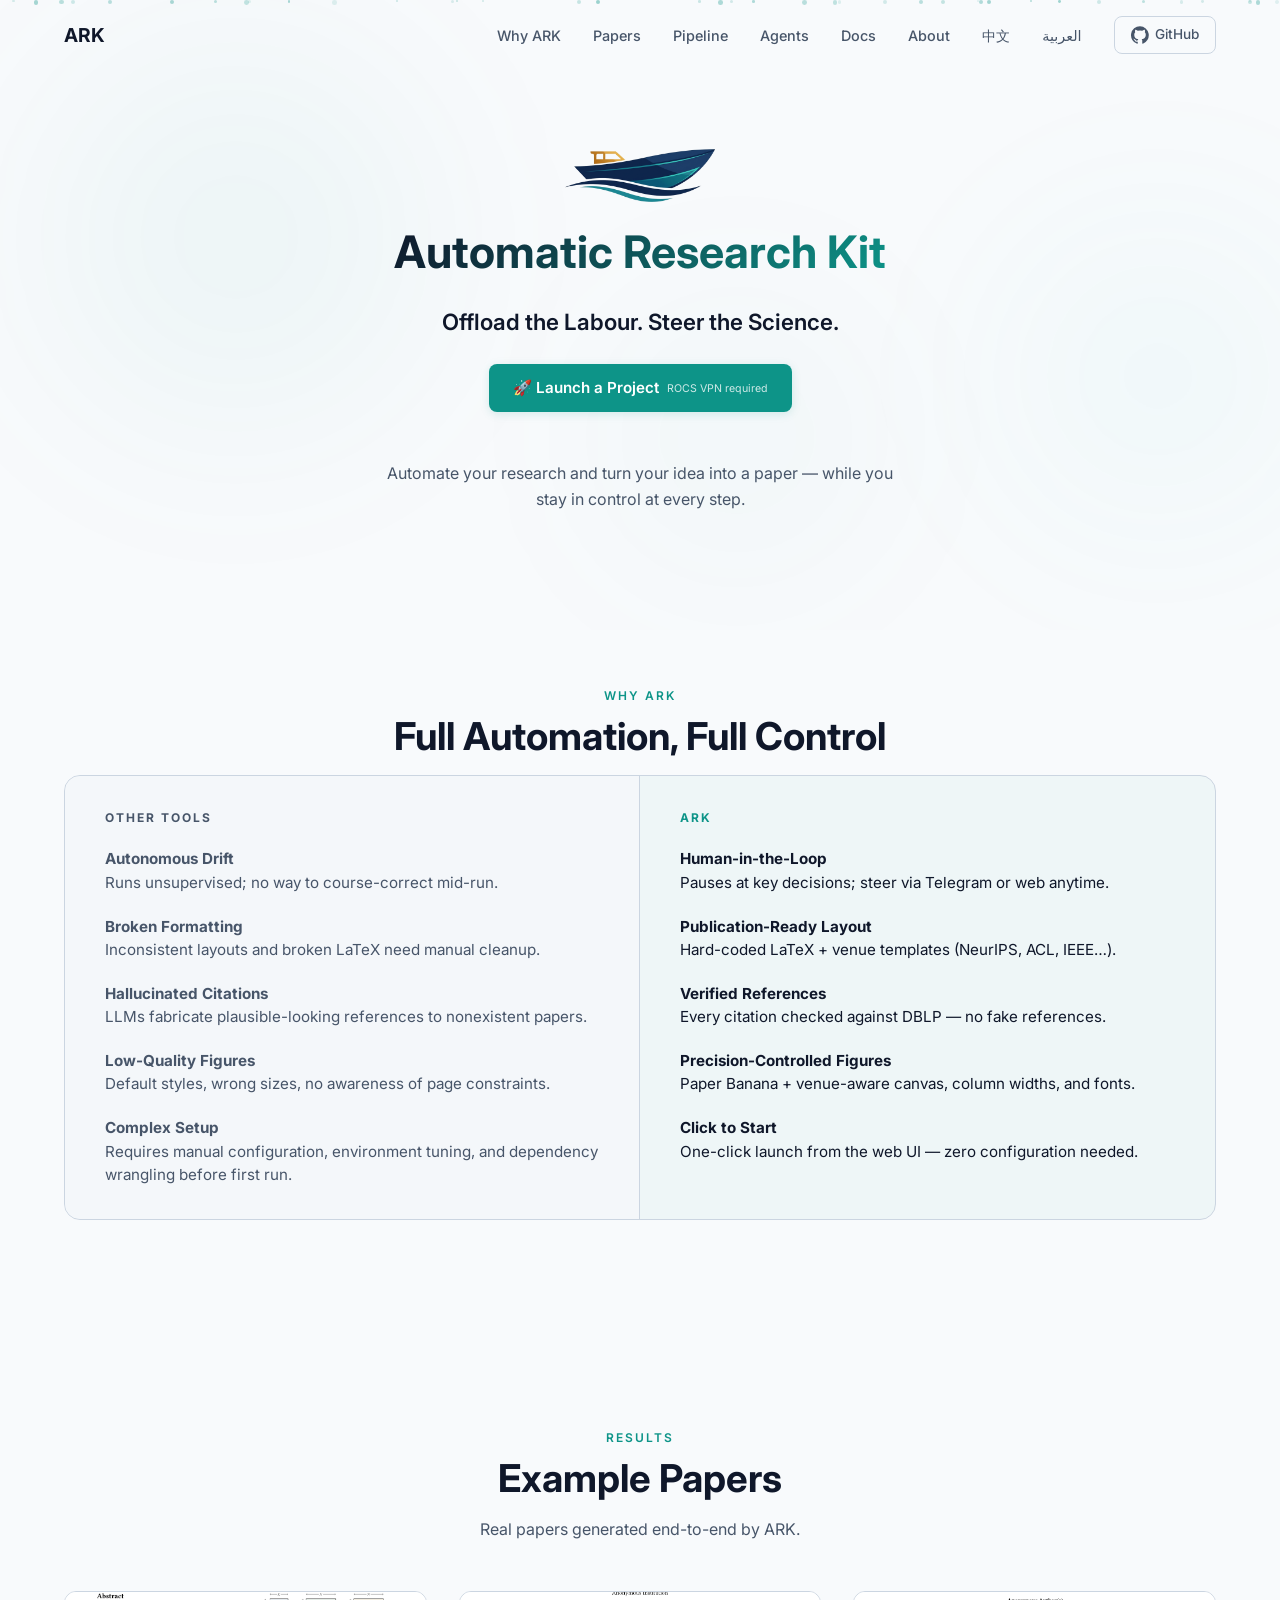
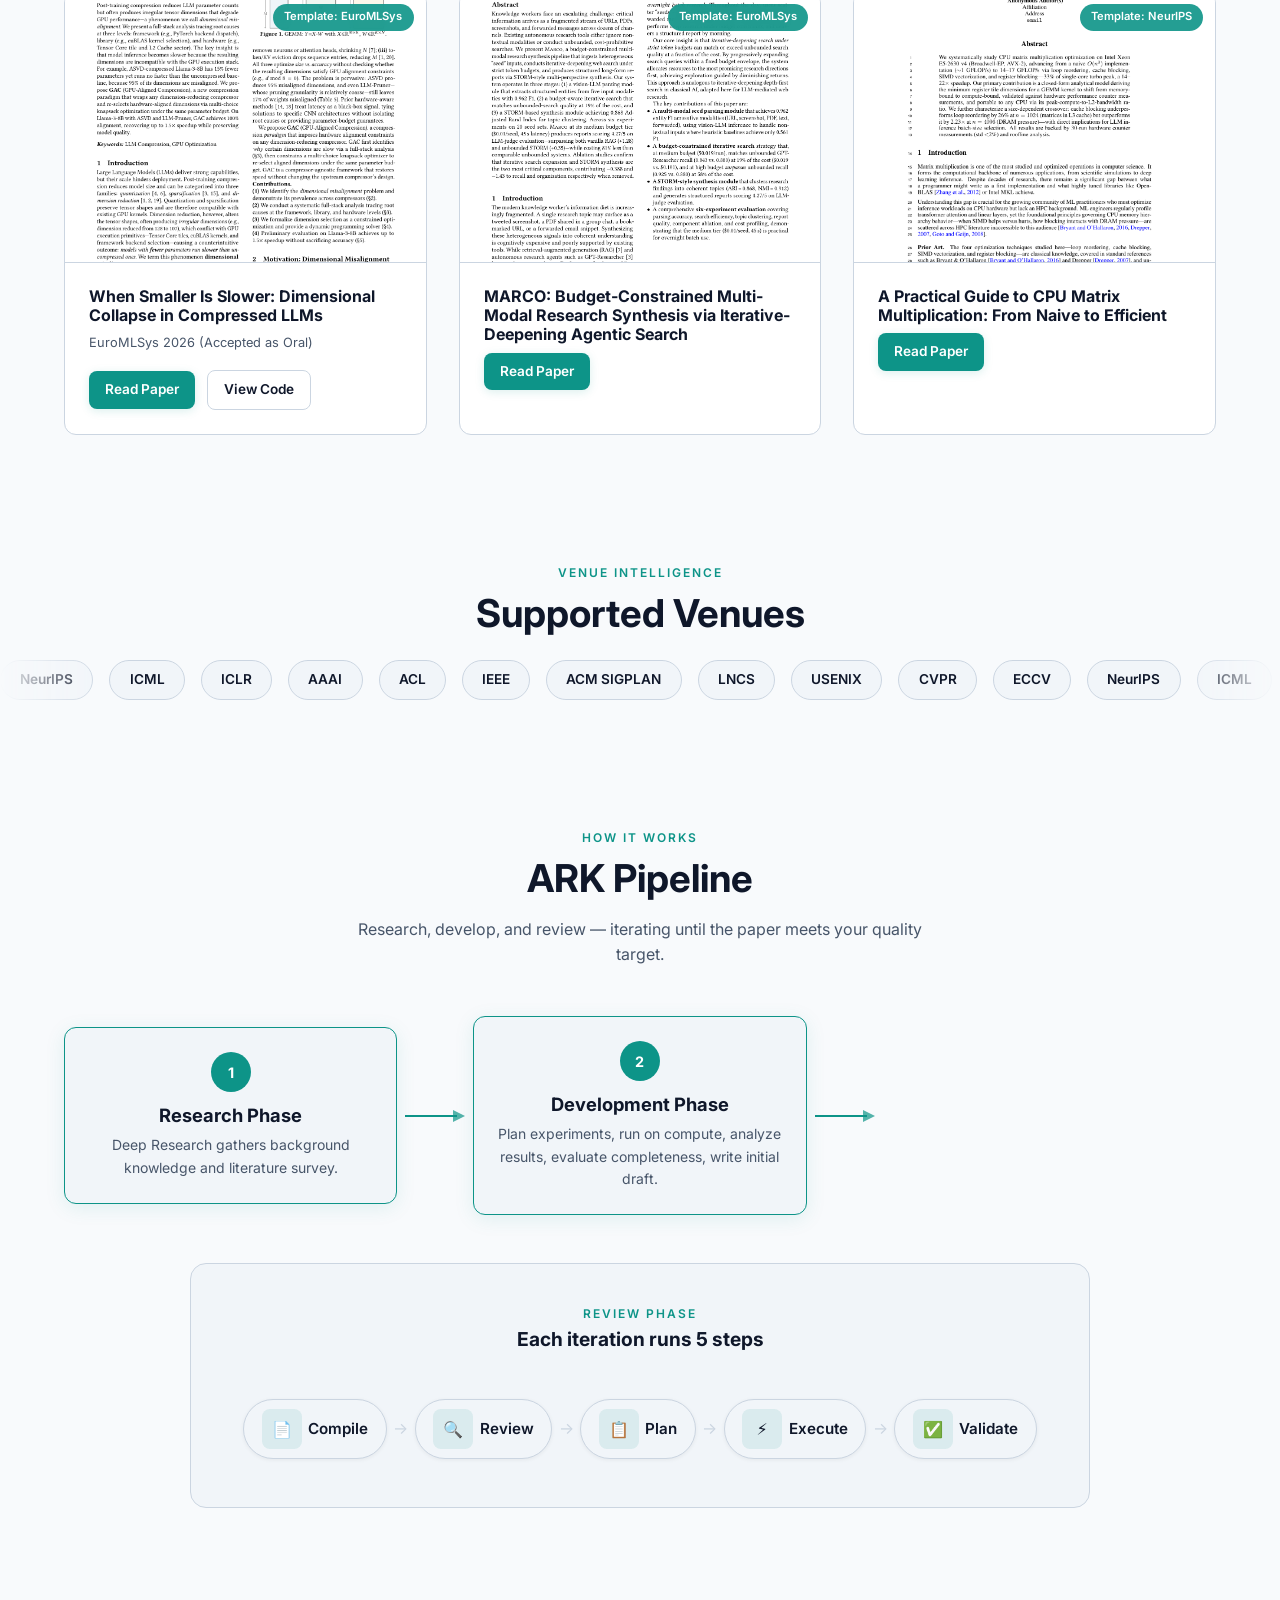
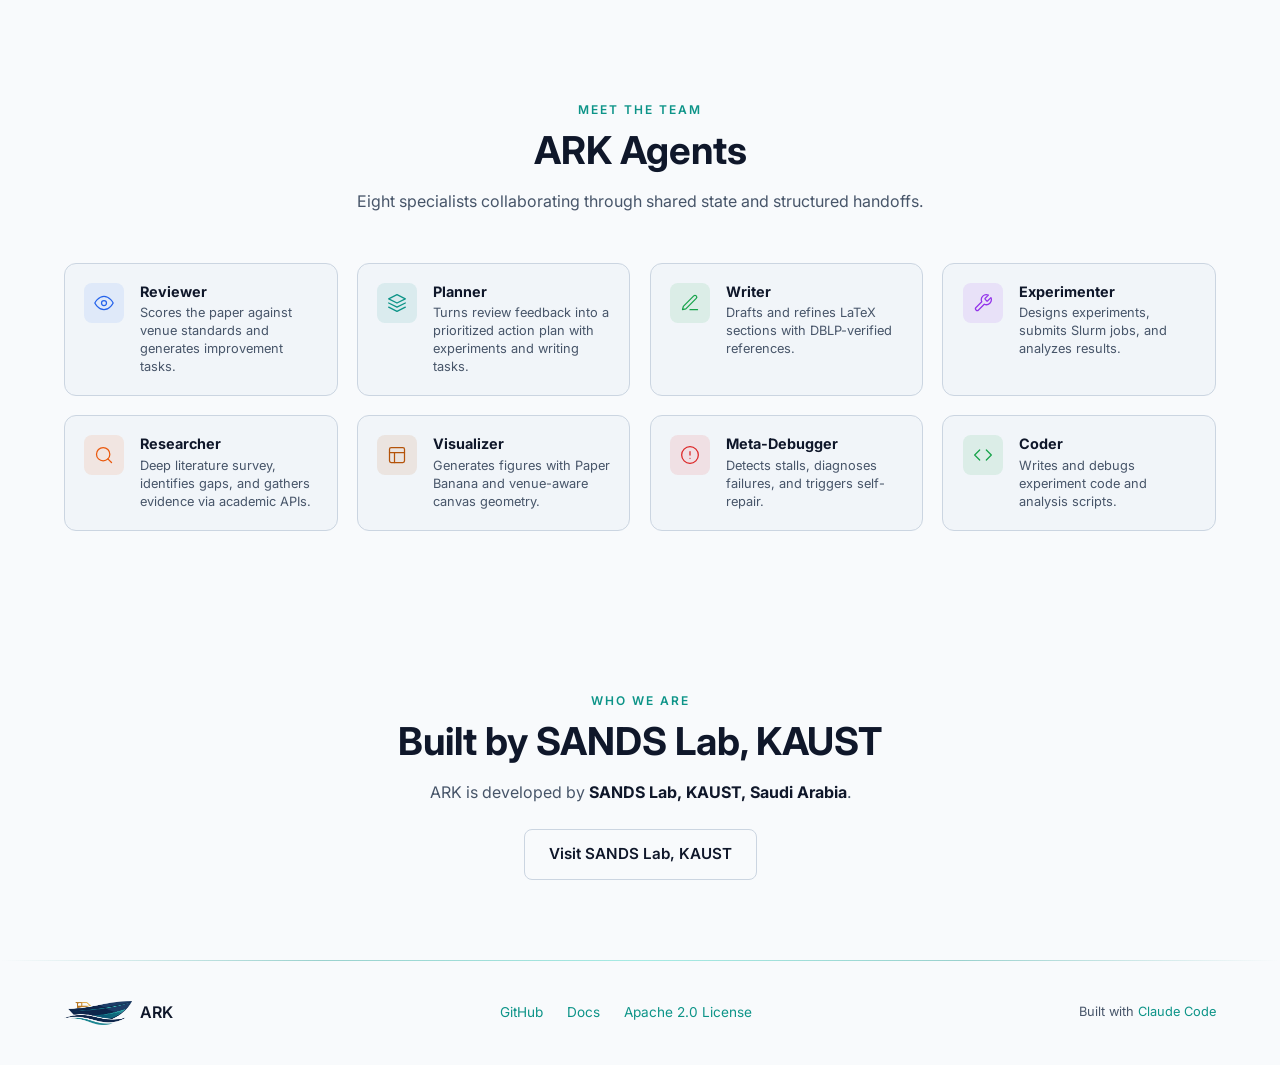
==== commit 7bd6c0d9: "Remove View Code button from MMA paper card Co-Authored-By: Claude Opus 4.6 (1M context) <noreply@an" ====
--- a/index.html
+++ b/index.html
@@ -140,7 +140,6 @@
         <div class="paper-card-body">
           <h3>A Practical Guide to CPU Matrix Multiplication: From Naive to Efficient</h3>
           <a href="assets/papers/mma.pdf" target="_blank" rel="noopener" class="btn btn-primary" style="font-size:.85rem;padding:.5rem 1rem">Read Paper</a>
-          <a href="https://github.com/JihaoXin/mma" target="_blank" rel="noopener" class="btn btn-outline" style="font-size:.85rem;padding:.5rem 1rem">View Code</a>
         </div>
       </div>
     </div>
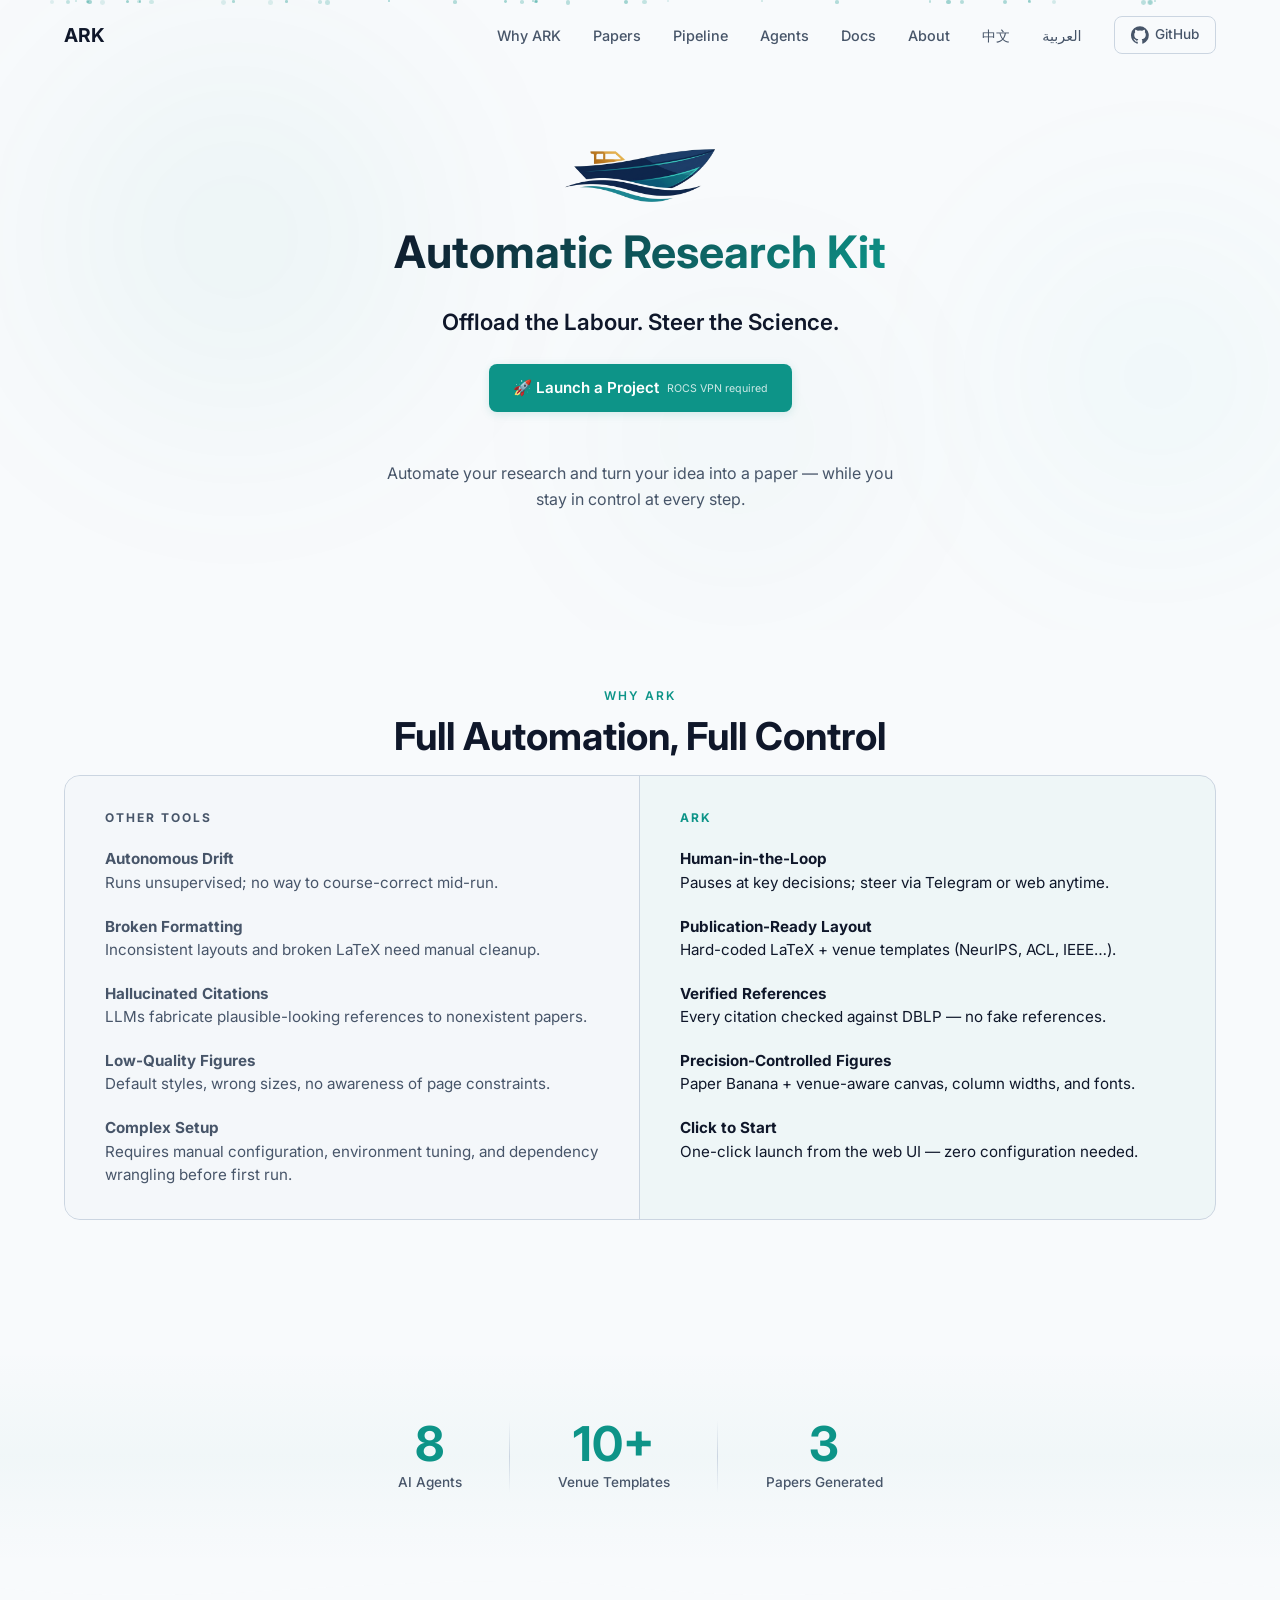
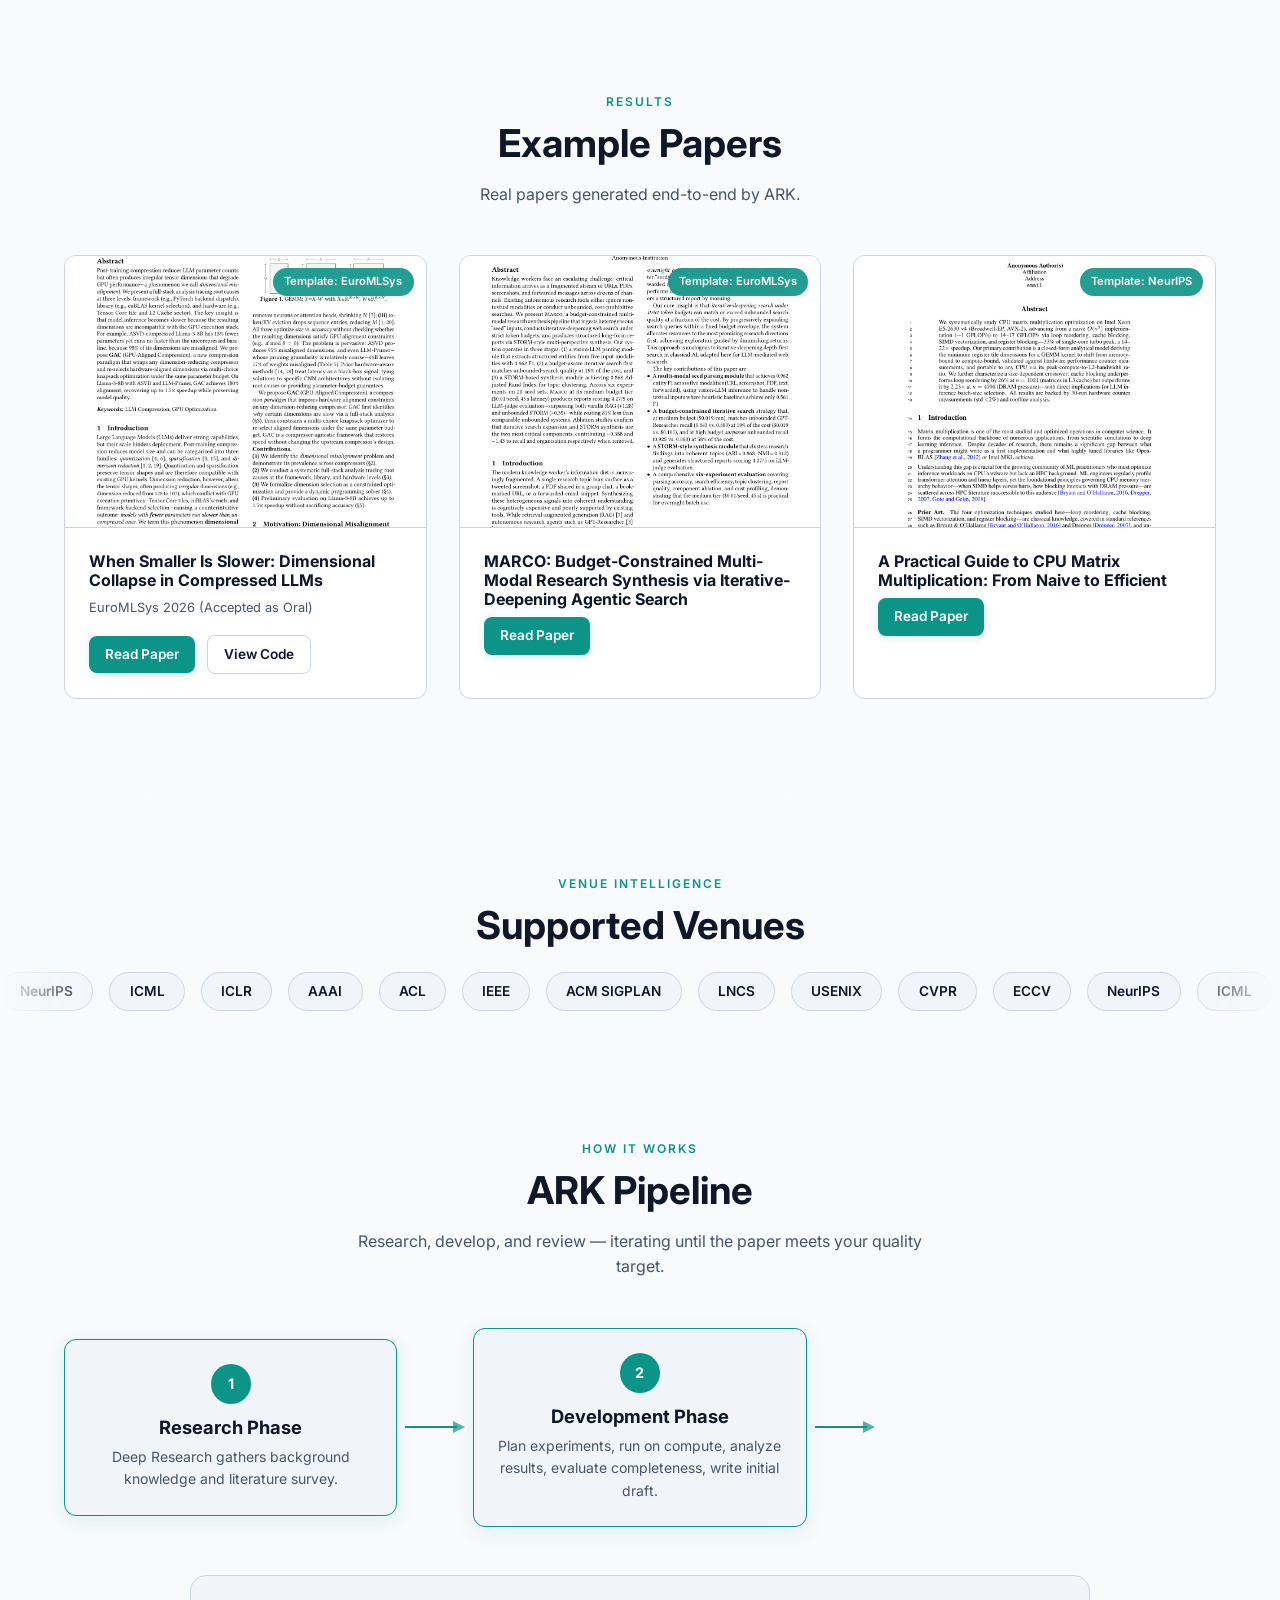
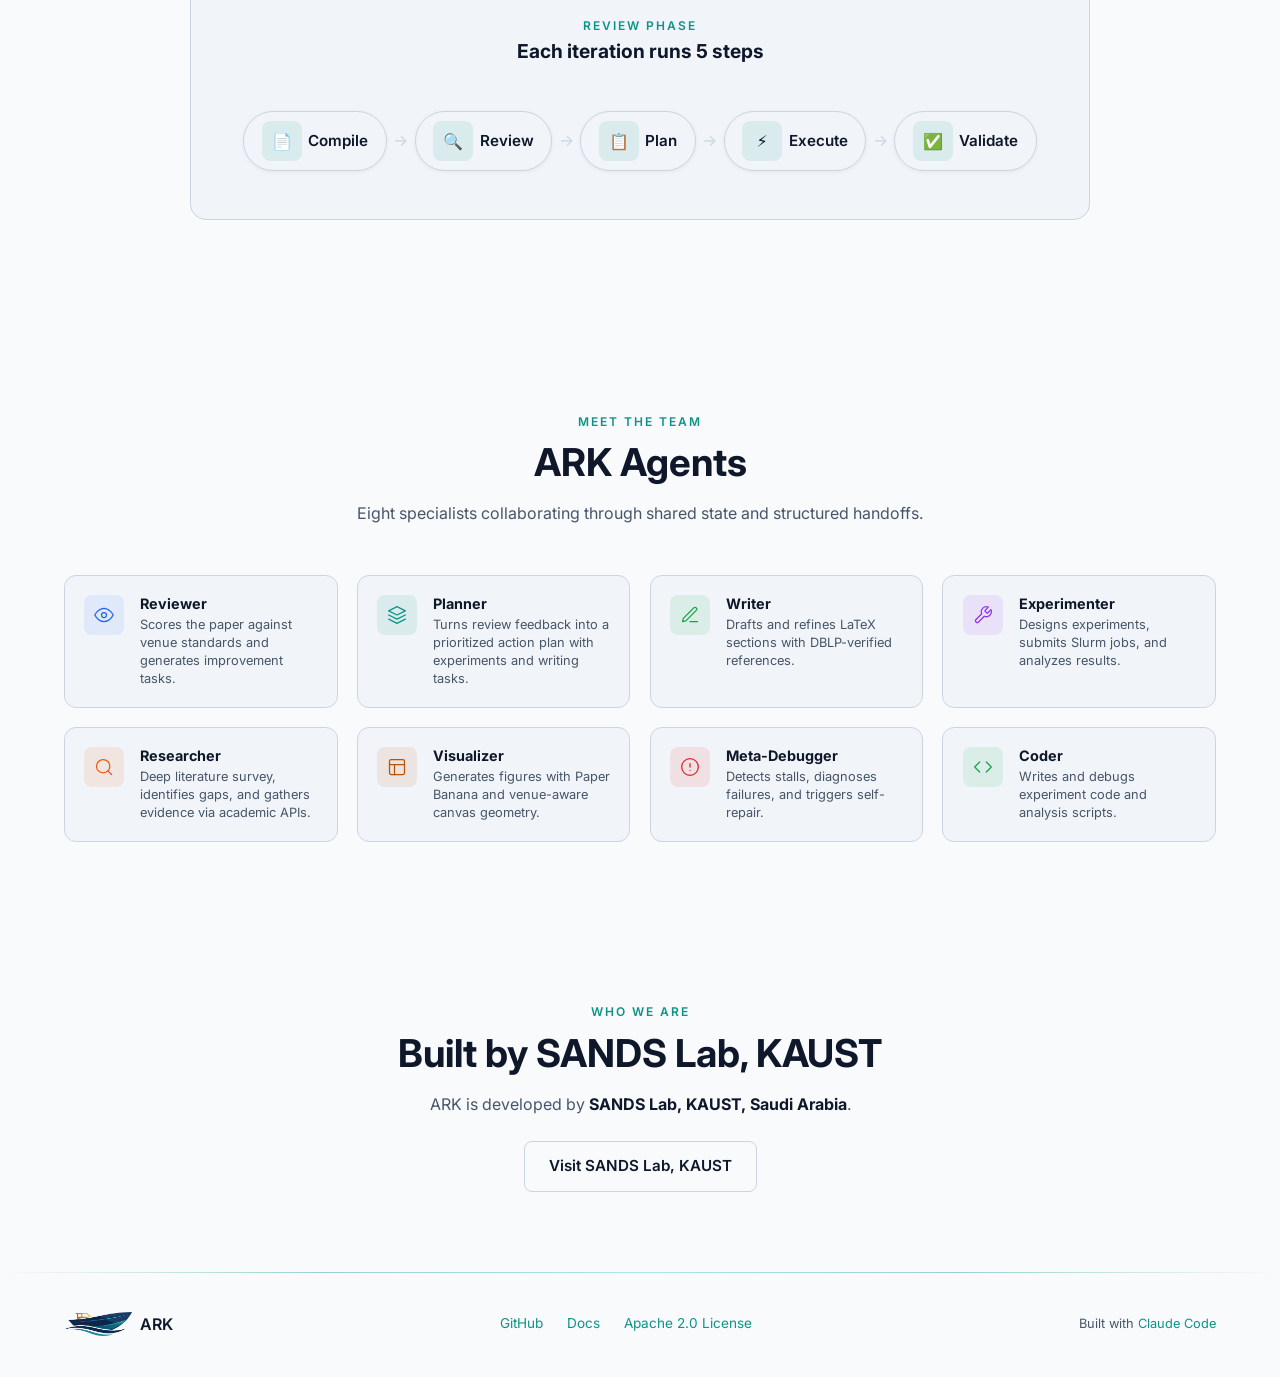
==== commit 36064cb1: "Add visual enhancements: parallax, slide-in comparison, agent glow, stats counters, wave dividers, b" ====
--- a/index.html
+++ b/index.html
@@ -76,7 +76,7 @@
       <h2 class="section-title reveal">Full Automation, Full Control</h2>
     </div>
 
-    <div class="comparison-split reveal">
+    <div class="comparison-split">
       <div class="comparison-col comparison-col--other">
         <div class="comparison-col-header">Other Tools</div>
         <ul>
@@ -100,6 +100,33 @@
     </div>
   </div>
 </section>
+
+<!-- ===== Stats ===== -->
+<div class="stats-bar" id="statsBar">
+  <div class="container">
+    <div class="stats-grid">
+      <div class="stat-item">
+        <div class="stat-number" data-target="8">0</div>
+        <div class="stat-label">AI Agents</div>
+      </div>
+      <div class="stat-item">
+        <div class="stat-number" data-target="10" data-suffix="+">0</div>
+        <div class="stat-label">Venue Templates</div>
+      </div>
+      <div class="stat-item">
+        <div class="stat-number" data-target="3">0</div>
+        <div class="stat-label">Papers Generated</div>
+      </div>
+    </div>
+  </div>
+</div>
+
+<!-- Wave divider -->
+<div class="wave-divider">
+  <svg viewBox="0 0 1200 48" preserveAspectRatio="none">
+    <path d="M0,24 C200,48 400,0 600,24 C800,48 1000,0 1200,24 L1200,48 L0,48 Z" />
+  </svg>
+</div>
 
 <!-- ===== Papers ===== -->
 <section id="papers">
@@ -145,6 +172,13 @@
     </div>
   </div>
 </section>
+
+<!-- Wave divider -->
+<div class="wave-divider wave-divider--flip">
+  <svg viewBox="0 0 1200 48" preserveAspectRatio="none">
+    <path d="M0,24 C200,48 400,0 600,24 C800,48 1000,0 1200,24 L1200,48 L0,48 Z" />
+  </svg>
+</div>
 
 <!-- ===== Venues ===== -->
 <section class="venues" id="venues">
--- a/css/style.css
+++ b/css/style.css
@@ -98,7 +98,17 @@
 .nav-brand { display: flex; align-items: center; gap: .5rem; font-weight: 700; font-size: 1.2rem; color: var(--text-primary); }
 .nav-brand img { height: 32px; width: auto; }
 .nav-links { display: flex; align-items: center; gap: 2rem; }
-.nav-links a { color: var(--text-muted); font-size: .9rem; font-weight: 500; transition: color .2s; }
+.nav-links a {
+  color: var(--text-muted); font-size: .9rem; font-weight: 500; transition: color .2s;
+  position: relative;
+}
+.nav-links a:not(.gh-link):not(.lang-toggle)::after {
+  content: '';
+  position: absolute; bottom: -2px; left: 0; width: 0; height: 2px;
+  background: var(--teal);
+  transition: width .3s ease;
+}
+.nav-links a:not(.gh-link):not(.lang-toggle):hover::after { width: 100%; }
 .nav-links a:hover { color: var(--text-primary); }
 .nav-links .gh-link {
   display: inline-flex; align-items: center; gap: .4rem;
@@ -188,7 +198,7 @@
   100% { opacity: 0; transform: translateY(-20vh) scale(0); }
 }
 
-.hero .container { position: relative; z-index: 1; display: flex; flex-direction: column; align-items: center; text-align: center; }
+.hero .container { position: relative; z-index: 1; display: flex; flex-direction: column; align-items: center; text-align: center; will-change: transform; }
 .hero-content { display: flex; flex-direction: column; gap: 1.5rem; align-items: center; }
 
 /* Staggered entrance */
@@ -264,10 +274,32 @@
 .btn-primary {
   background: var(--teal); color: #fff;
   box-shadow: 0 2px 10px rgba(13, 148, 136, .15);
+  position: relative; overflow: hidden;
+}
+.btn-primary::after {
+  content: '';
+  position: absolute; top: 0; left: -100%; width: 60%; height: 100%;
+  background: linear-gradient(90deg, transparent, rgba(255,255,255,.25), transparent);
+  transition: none;
+}
+.btn-primary:hover::after {
+  animation: btnShimmer .6s ease forwards;
+}
+@keyframes btnShimmer {
+  to { left: 120%; }
 }
 .btn-primary:hover {
   background: var(--teal-dark);
   box-shadow: 0 6px 24px rgba(13, 148, 136, .3);
+}
+/* Hero CTA shimmer loop */
+.hero-cta .btn-primary::after {
+  animation: btnShimmerLoop 3s ease-in-out infinite;
+}
+@keyframes btnShimmerLoop {
+  0%, 100% { left: -100%; }
+  40% { left: 120%; }
+  41%, 99% { left: -100%; }
 }
 .btn-outline { border: 1px solid var(--border); color: var(--text-primary); }
 .btn-outline:hover { border-color: var(--teal); color: var(--teal); }
@@ -544,7 +576,7 @@
   padding: 1.2rem; display: flex; align-items: flex-start; gap: 1rem;
   transition: transform .25s, border-color .25s, box-shadow .25s;
 }
-.agent-card:hover { transform: translateY(-3px); border-color: #94a3b8; box-shadow: 0 8px 24px rgba(0,0,0,.05); }
+.agent-card:hover { transform: translateY(-3px); }
 .agent-icon {
   width: 40px; height: 40px; min-width: 40px; border-radius: var(--radius-sm);
   display: flex; align-items: center; justify-content: center;
@@ -555,23 +587,45 @@
 .agent-info h3 { font-size: .9rem; margin-bottom: .25rem; }
 .agent-info p { font-size: .8rem; line-height: 1.4; }
 
-/* Agent colours */
+/* Agent colours + hover glow */
 .agent-reviewer .agent-icon { background: rgba(59, 130, 246, .1); }
 .agent-reviewer svg { stroke: #2563eb; }
+.agent-reviewer:hover { border-color: rgba(59, 130, 246, .4); box-shadow: 0 8px 24px rgba(59, 130, 246, .12); }
 .agent-planner .agent-icon { background: rgba(13, 148, 136, .1); }
 .agent-planner svg { stroke: #0d9488; }
+.agent-planner:hover { border-color: rgba(13, 148, 136, .4); box-shadow: 0 8px 24px rgba(13, 148, 136, .12); }
 .agent-writer .agent-icon { background: rgba(22, 163, 74, .1); }
 .agent-writer svg { stroke: #16a34a; }
+.agent-writer:hover { border-color: rgba(22, 163, 74, .4); box-shadow: 0 8px 24px rgba(22, 163, 74, .12); }
 .agent-experimenter .agent-icon { background: rgba(147, 51, 234, .1); }
 .agent-experimenter svg { stroke: #9333ea; }
+.agent-experimenter:hover { border-color: rgba(147, 51, 234, .4); box-shadow: 0 8px 24px rgba(147, 51, 234, .12); }
 .agent-researcher .agent-icon { background: rgba(234, 88, 12, .1); }
 .agent-researcher svg { stroke: #ea580c; }
+.agent-researcher:hover { border-color: rgba(234, 88, 12, .4); box-shadow: 0 8px 24px rgba(234, 88, 12, .12); }
 .agent-visualizer .agent-icon { background: rgba(180, 83, 9, .1); }
 .agent-visualizer svg { stroke: #b45309; }
+.agent-visualizer:hover { border-color: rgba(180, 83, 9, .4); box-shadow: 0 8px 24px rgba(180, 83, 9, .12); }
 .agent-debugger .agent-icon { background: rgba(220, 38, 38, .1); }
 .agent-debugger svg { stroke: #dc2626; }
+.agent-debugger:hover { border-color: rgba(220, 38, 38, .4); box-shadow: 0 8px 24px rgba(220, 38, 38, .12); }
 .agent-coder .agent-icon { background: rgba(22, 163, 74, .1); }
 .agent-coder svg { stroke: #16a34a; }
+.agent-coder:hover { border-color: rgba(22, 163, 74, .4); box-shadow: 0 8px 24px rgba(22, 163, 74, .12); }
+
+/* Agent icon pulse */
+@keyframes iconPulse {
+  0%, 100% { transform: scale(1); }
+  50% { transform: scale(1.08); }
+}
+.agent-icon { animation: iconPulse 3s ease-in-out infinite; }
+.agent-card:nth-child(2) .agent-icon { animation-delay: .4s; }
+.agent-card:nth-child(3) .agent-icon { animation-delay: .8s; }
+.agent-card:nth-child(4) .agent-icon { animation-delay: 1.2s; }
+.agent-card:nth-child(5) .agent-icon { animation-delay: 1.6s; }
+.agent-card:nth-child(6) .agent-icon { animation-delay: 2s; }
+.agent-card:nth-child(7) .agent-icon { animation-delay: 2.4s; }
+.agent-card:nth-child(8) .agent-icon { animation-delay: 2.8s; }
 
 /* ===== Papers ===== */
 .papers-grid {
@@ -955,8 +1009,18 @@
 .comparison-col--other {
   background: rgba(241, 245, 249, .5);
   border-right: 1px solid var(--border);
-}
-.comparison-col--ark { background: rgba(13, 148, 136, .04); }
+  opacity: 0; transform: translateX(-40px);
+  transition: opacity .6s ease, transform .6s ease;
+}
+.comparison-col--ark {
+  background: rgba(13, 148, 136, .04);
+  opacity: 0; transform: translateX(40px);
+  transition: opacity .6s ease .15s, transform .6s ease .15s;
+}
+.comparison-split.visible .comparison-col--other,
+.comparison-split.visible .comparison-col--ark {
+  opacity: 1; transform: translateX(0);
+}
 .comparison-col-header {
   font-size: .75rem; font-weight: 700; letter-spacing: 2px;
   text-transform: uppercase; margin-bottom: 1.25rem;
@@ -964,13 +1028,35 @@
 .comparison-col--other .comparison-col-header { color: var(--text-muted); }
 .comparison-col--ark .comparison-col-header { color: var(--teal); }
 .comparison-col ul { display: flex; flex-direction: column; gap: 1.25rem; }
-.comparison-col li { font-size: .95rem; line-height: 1.55; }
+.comparison-col li {
+  font-size: .95rem; line-height: 1.55;
+  opacity: 0; transform: translateY(12px);
+  transition: opacity .4s ease, transform .4s ease;
+}
+.comparison-split.visible .comparison-col li { opacity: 1; transform: translateY(0); }
+.comparison-split.visible .comparison-col li:nth-child(1) { transition-delay: .3s; }
+.comparison-split.visible .comparison-col li:nth-child(2) { transition-delay: .4s; }
+.comparison-split.visible .comparison-col li:nth-child(3) { transition-delay: .5s; }
+.comparison-split.visible .comparison-col li:nth-child(4) { transition-delay: .6s; }
+.comparison-split.visible .comparison-col li:nth-child(5) { transition-delay: .7s; }
 .comparison-col--other li { color: var(--text-muted); }
 .comparison-col--ark li { color: var(--text-primary); }
 
 .contribution-cards {
   display: grid; grid-template-columns: repeat(3, 1fr); gap: 1.5rem;
 }
+
+/* ===== Section Wave Dividers ===== */
+.wave-divider {
+  width: 100%; overflow: hidden; line-height: 0;
+  margin-top: -1px;
+}
+.wave-divider svg {
+  display: block; width: 100%; height: 48px;
+}
+.wave-divider svg path { fill: var(--bg); }
+.wave-divider--teal svg path { fill: rgba(13, 148, 136, .03); }
+.wave-divider--flip { transform: scaleY(-1); margin-top: 0; margin-bottom: -1px; }
 
 /* ===== Footer ===== */
 .footer {
@@ -1028,6 +1114,11 @@
   .phase-card { opacity: 1; transform: none; }
   .roadmap-item { opacity: 1; transform: none; }
   .roadmap-item .roadmap-tag { opacity: 1; transform: none; }
+  .comparison-col--other, .comparison-col--ark { opacity: 1; transform: none; }
+  .comparison-col li { opacity: 1; transform: none; }
+  .agent-icon { animation: none; }
+  .btn-primary::after { animation: none; display: none; }
+  .hero-cta .btn-primary::after { animation: none; display: none; }
 }
 
 /* ===== Responsive ===== */
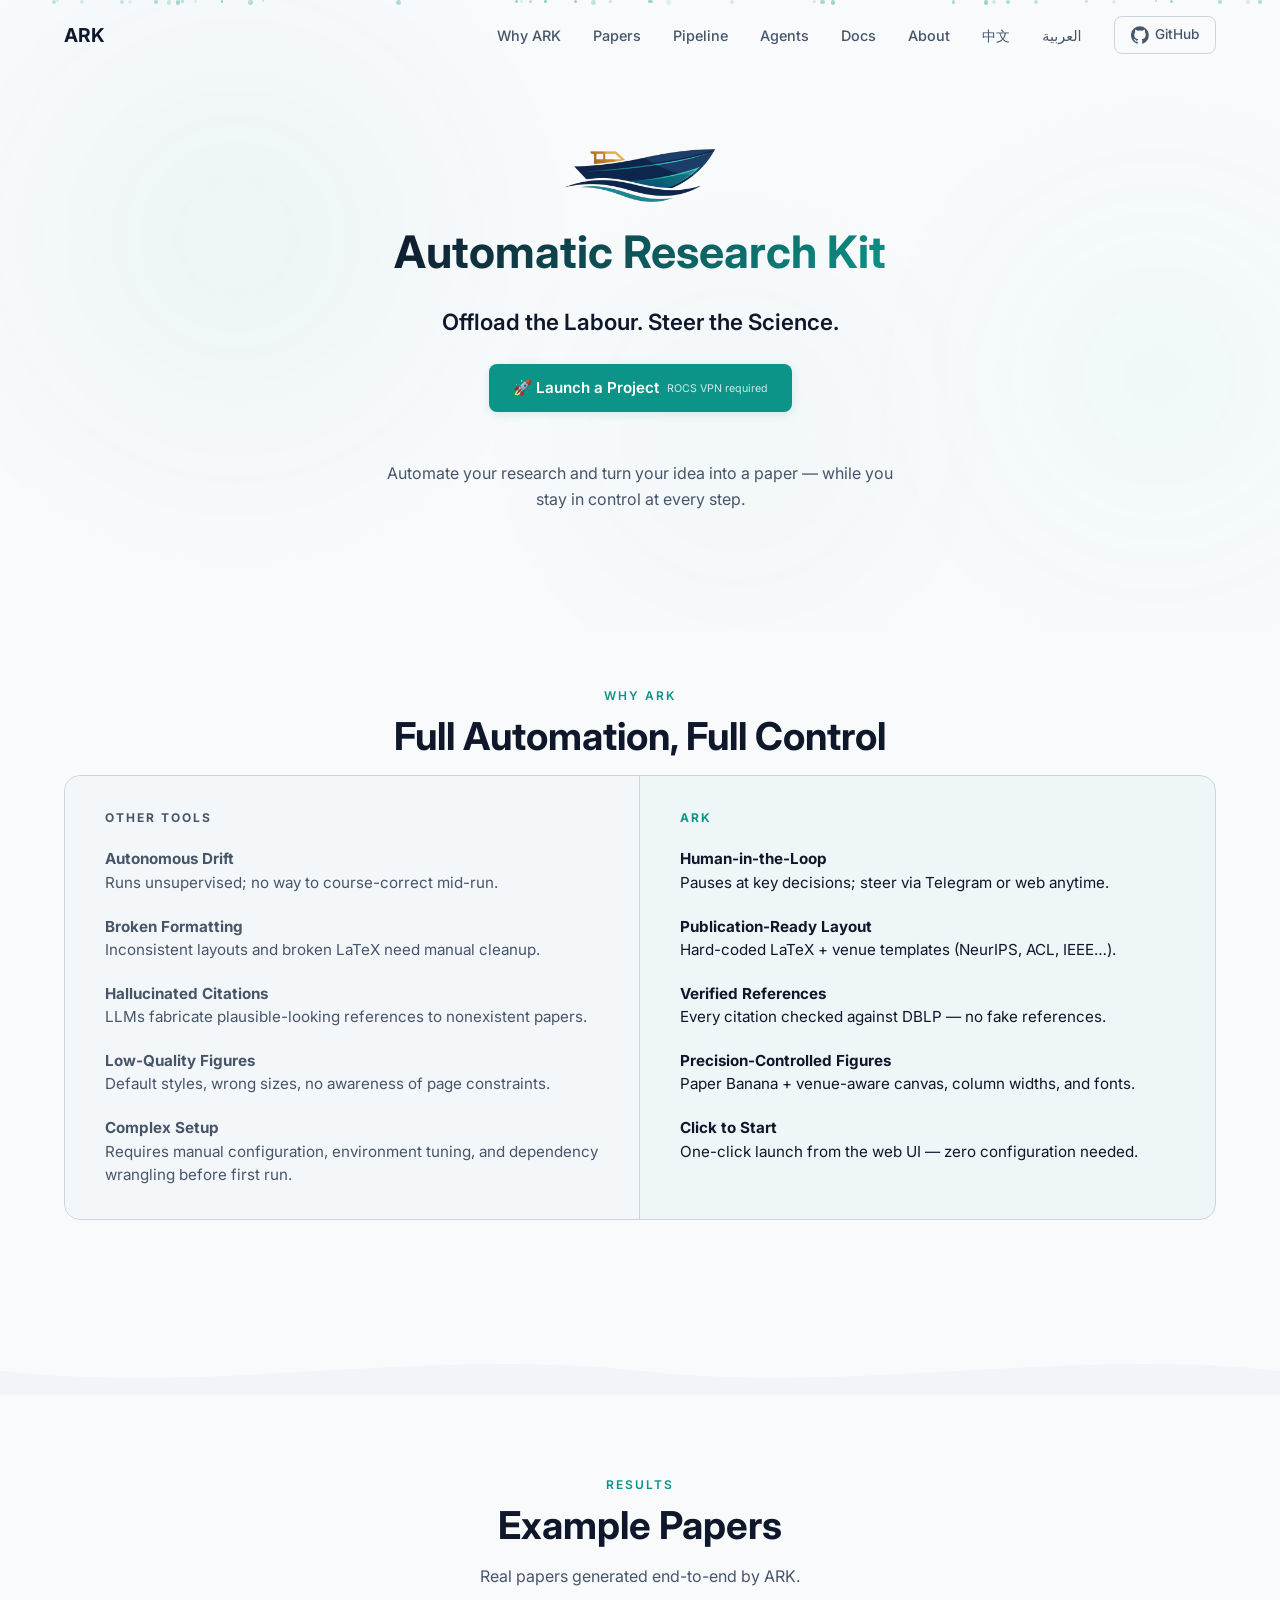
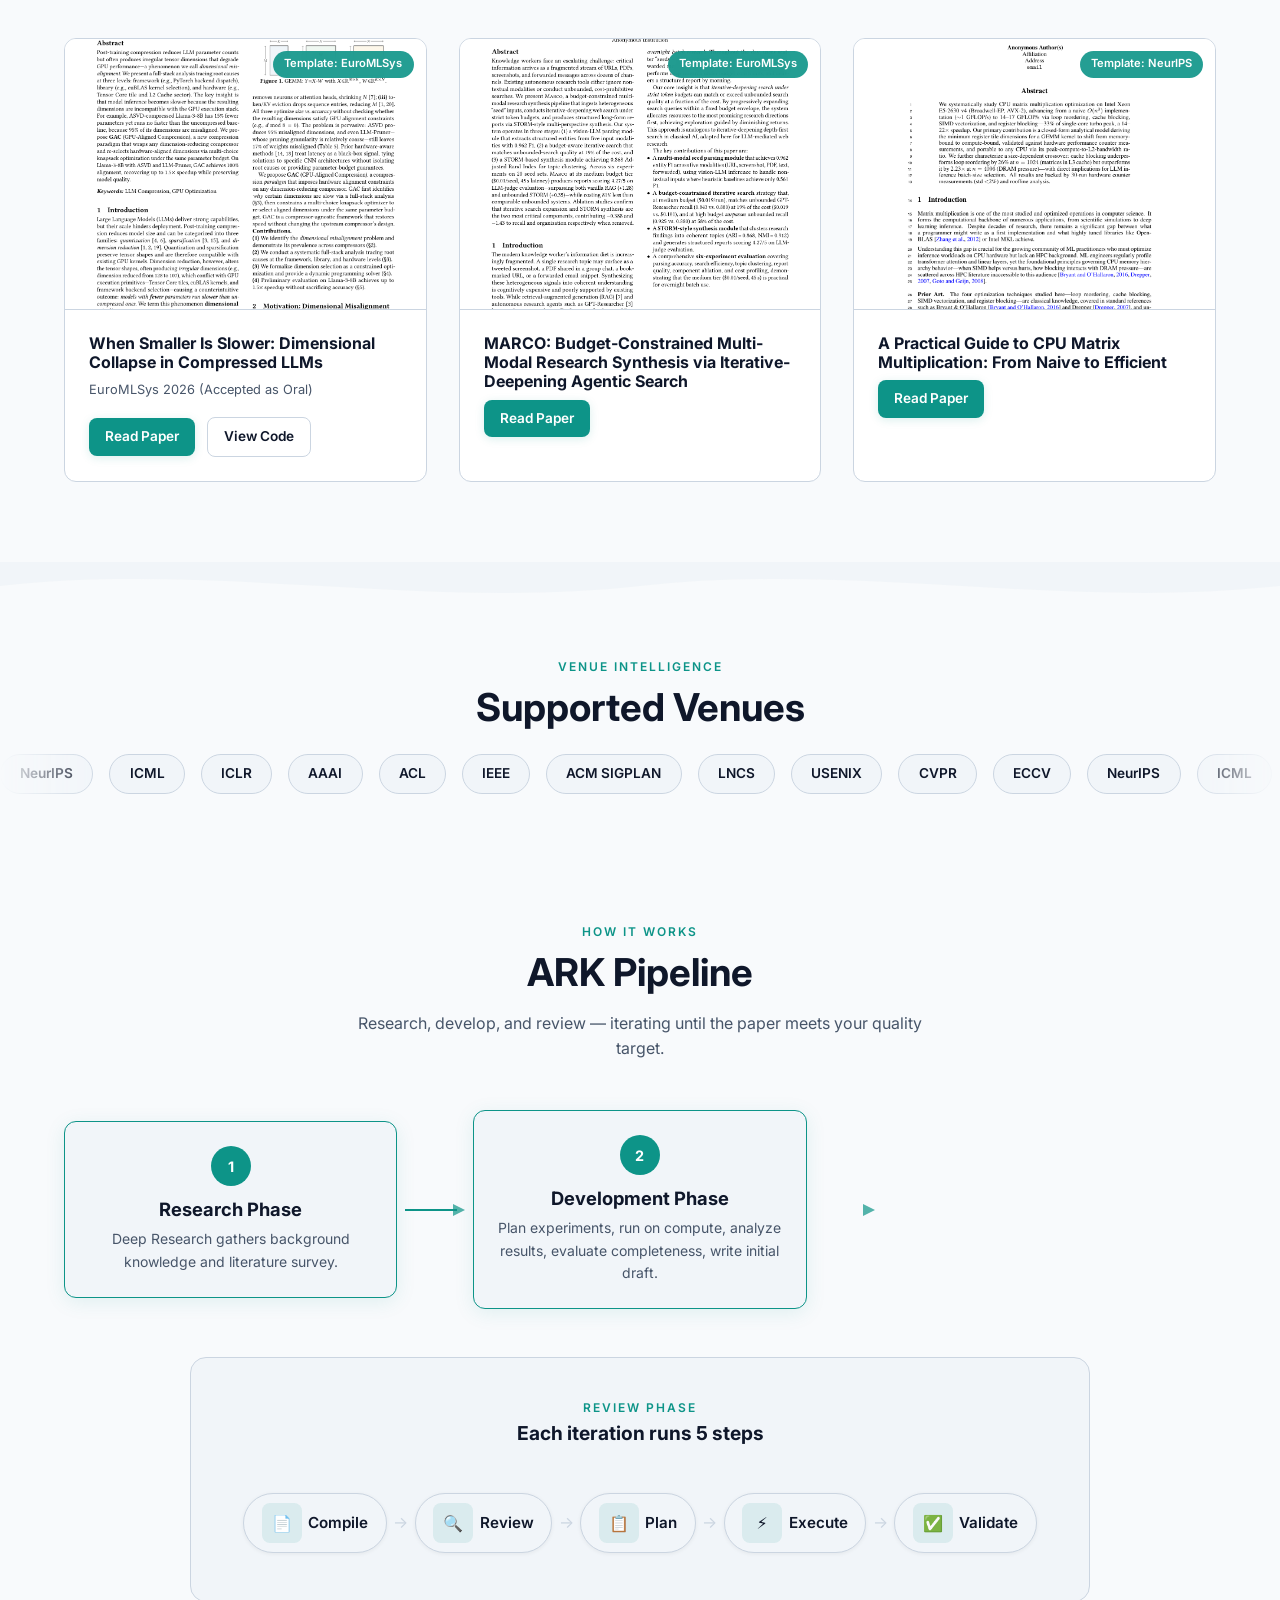
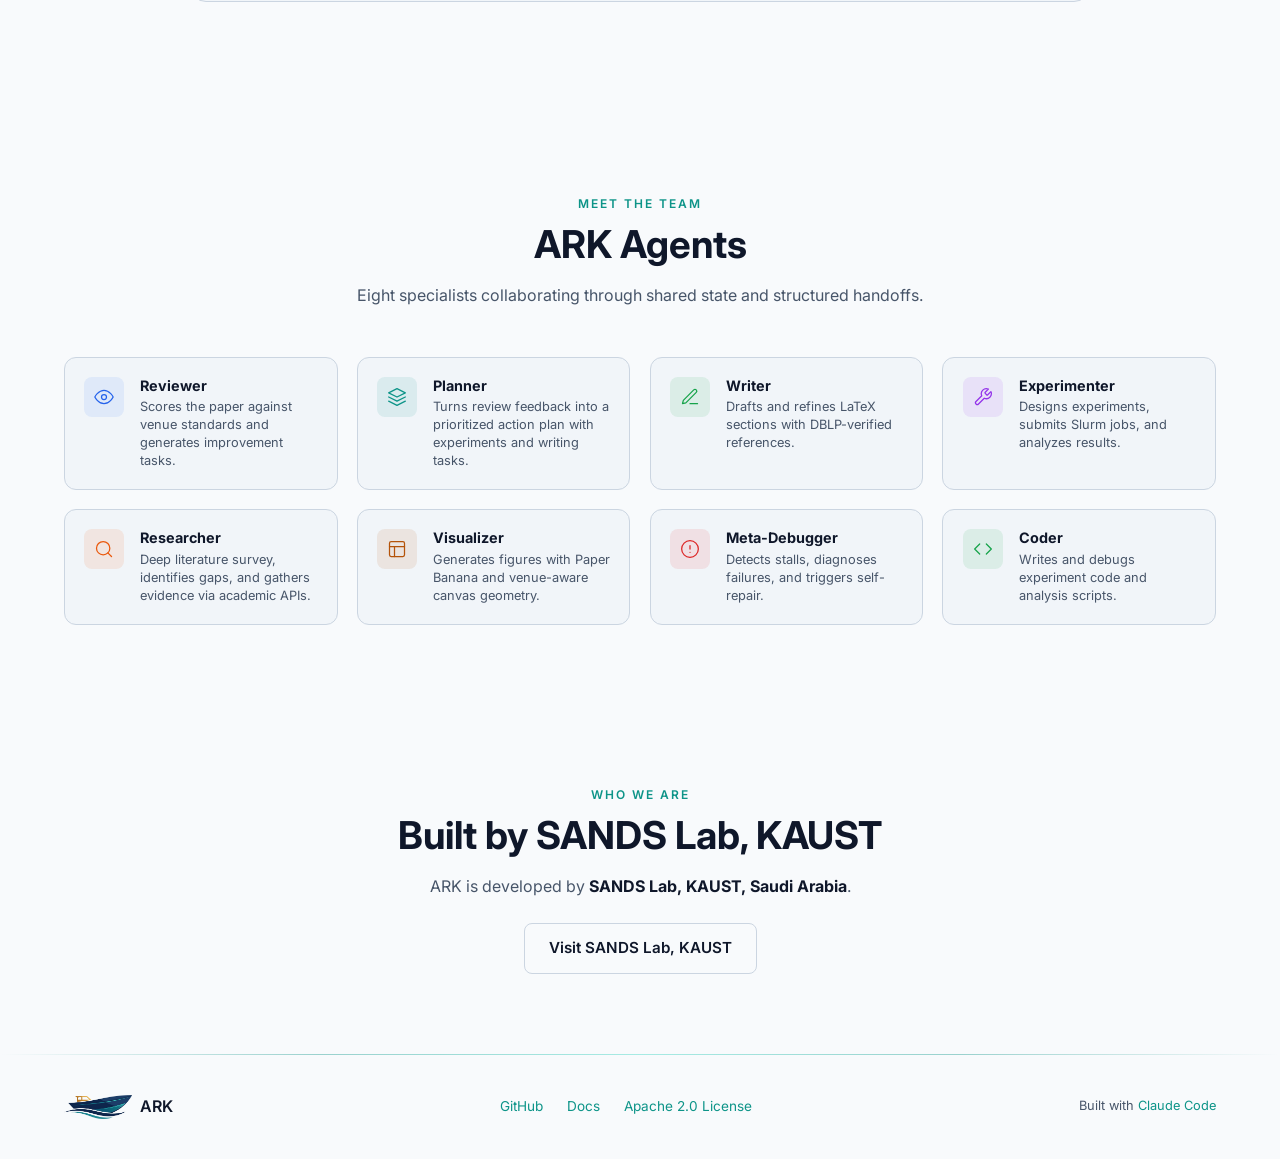
==== commit 61b81a93: "Remove stats section, lighten wave divider color" ====
--- a/index.html
+++ b/index.html
@@ -100,26 +100,6 @@
     </div>
   </div>
 </section>
-
-<!-- ===== Stats ===== -->
-<div class="stats-bar" id="statsBar">
-  <div class="container">
-    <div class="stats-grid">
-      <div class="stat-item">
-        <div class="stat-number" data-target="8">0</div>
-        <div class="stat-label">AI Agents</div>
-      </div>
-      <div class="stat-item">
-        <div class="stat-number" data-target="10" data-suffix="+">0</div>
-        <div class="stat-label">Venue Templates</div>
-      </div>
-      <div class="stat-item">
-        <div class="stat-number" data-target="3">0</div>
-        <div class="stat-label">Papers Generated</div>
-      </div>
-    </div>
-  </div>
-</div>
 
 <!-- Wave divider -->
 <div class="wave-divider">
--- a/css/style.css
+++ b/css/style.css
@@ -1054,8 +1054,7 @@
 .wave-divider svg {
   display: block; width: 100%; height: 48px;
 }
-.wave-divider svg path { fill: var(--bg); }
-.wave-divider--teal svg path { fill: rgba(13, 148, 136, .03); }
+.wave-divider svg path { fill: rgba(203, 213, 225, .15); }
 .wave-divider--flip { transform: scaleY(-1); margin-top: 0; margin-bottom: -1px; }
 
 /* ===== Footer ===== */
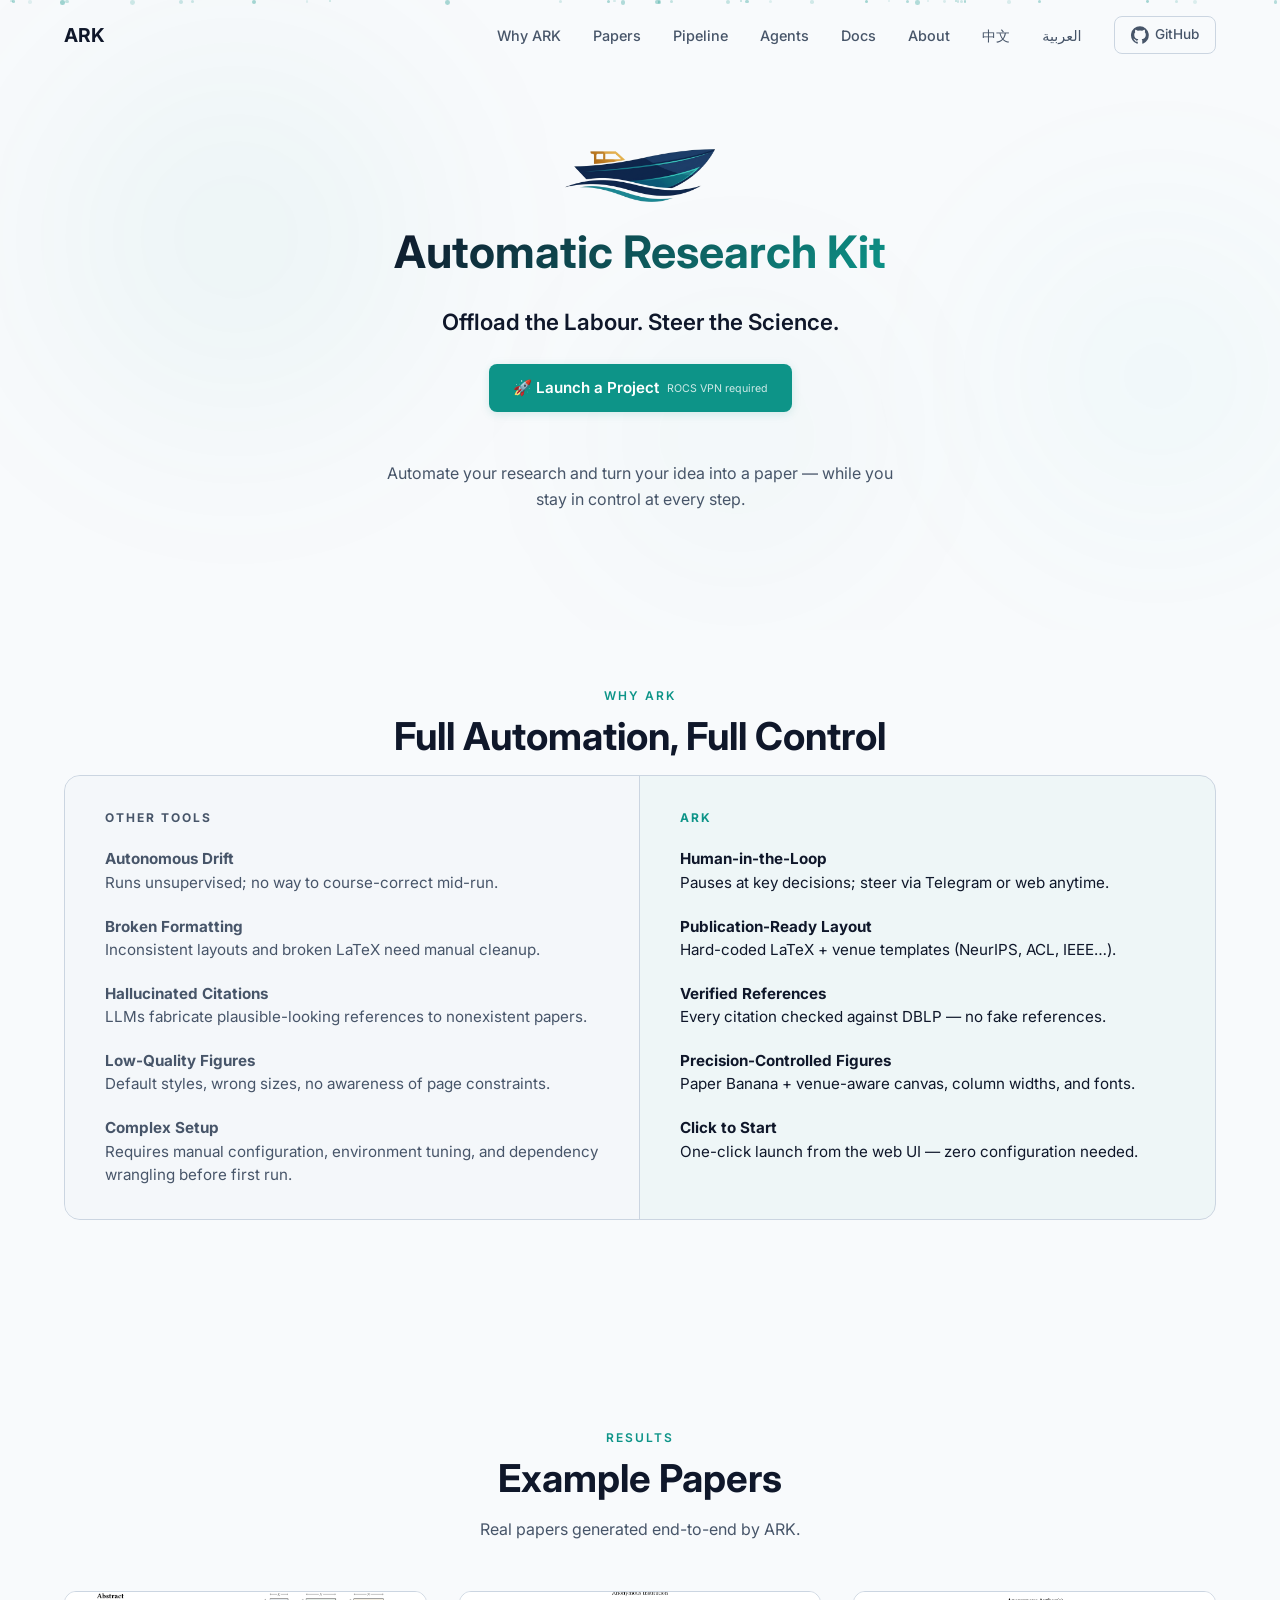
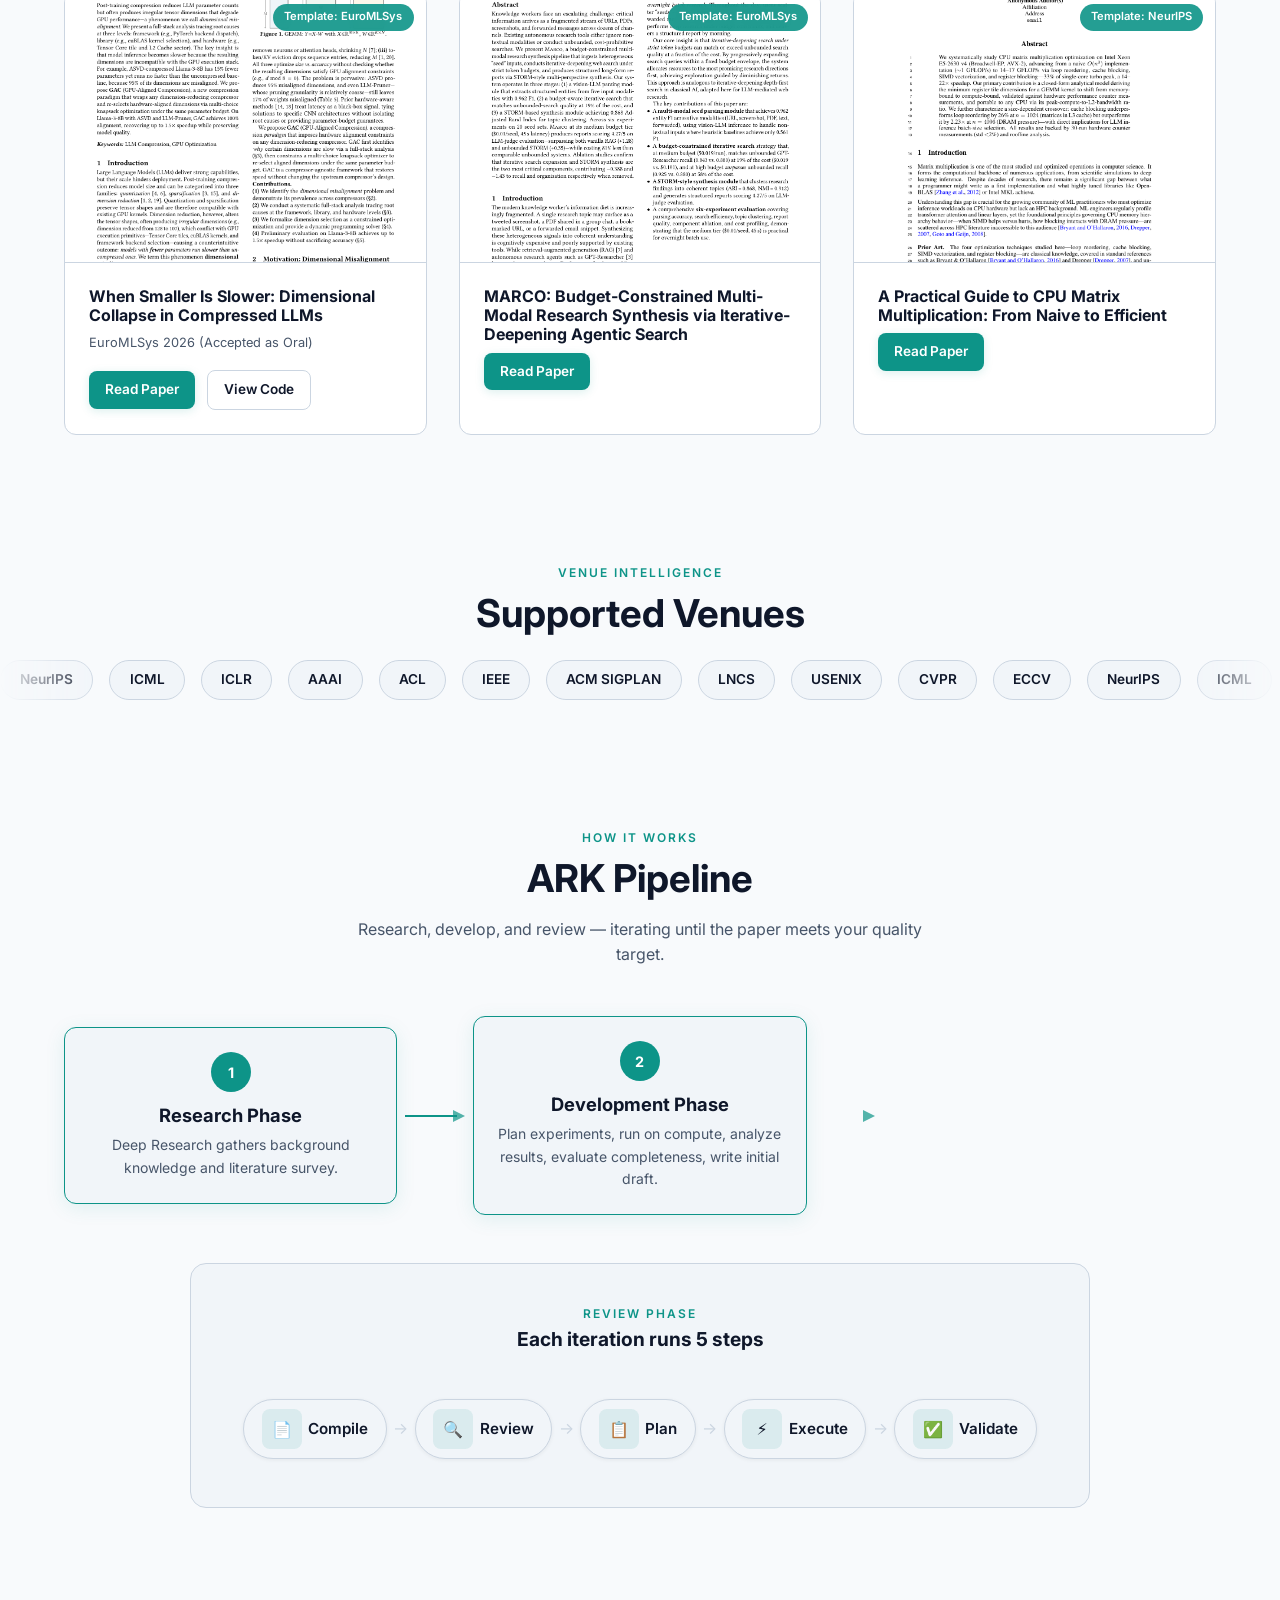
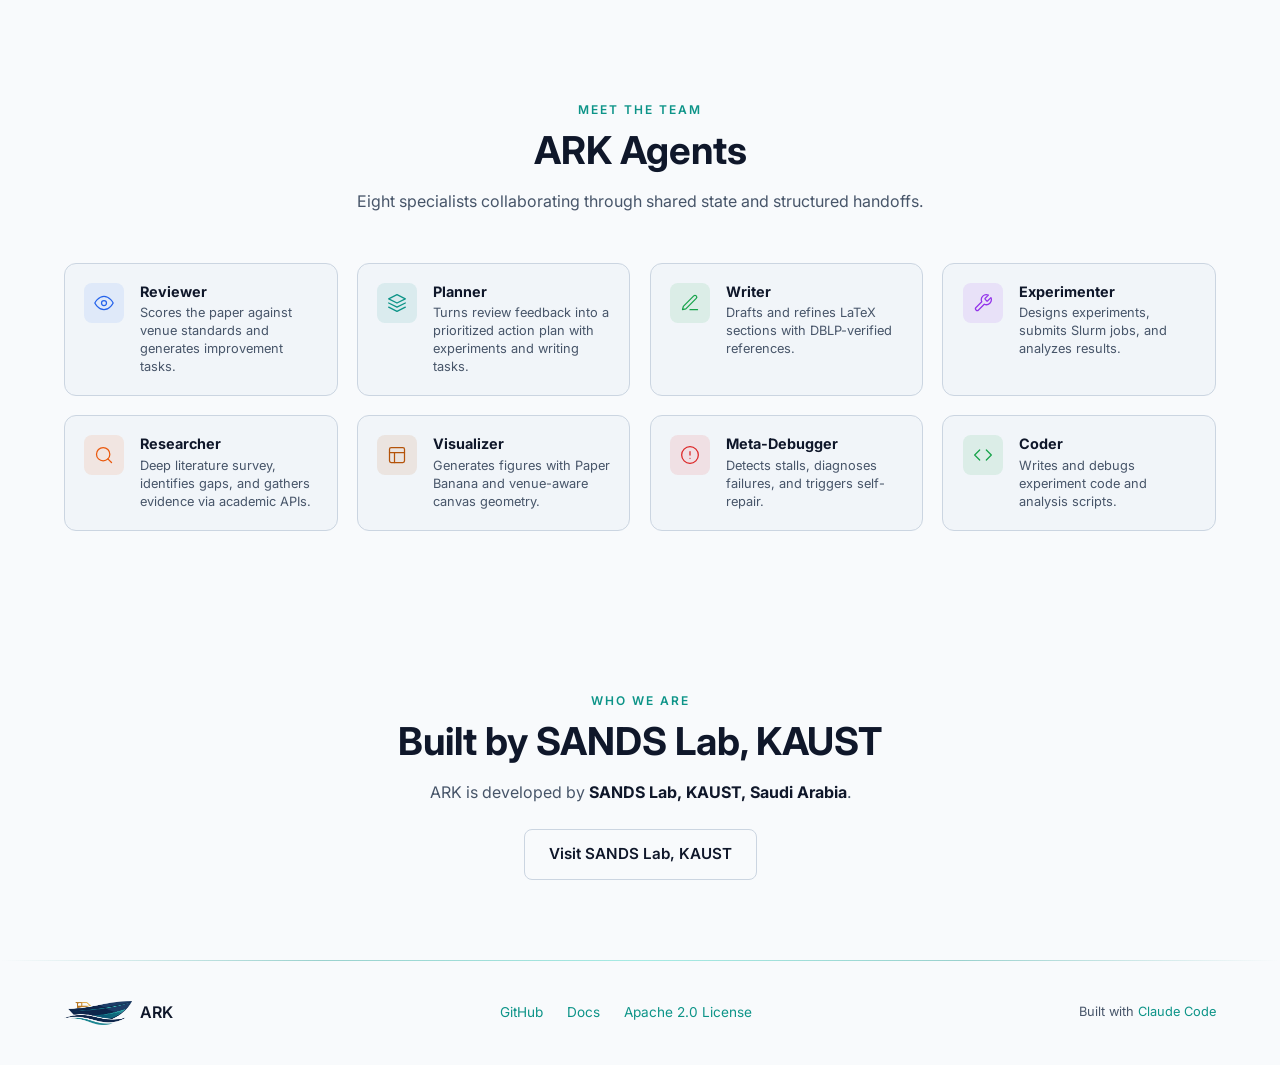
==== commit ead7ca47: "Remove wave dividers" ====
--- a/index.html
+++ b/index.html
@@ -101,12 +101,6 @@
   </div>
 </section>
 
-<!-- Wave divider -->
-<div class="wave-divider">
-  <svg viewBox="0 0 1200 48" preserveAspectRatio="none">
-    <path d="M0,24 C200,48 400,0 600,24 C800,48 1000,0 1200,24 L1200,48 L0,48 Z" />
-  </svg>
-</div>
 
 <!-- ===== Papers ===== -->
 <section id="papers">
@@ -154,11 +148,6 @@
 </section>
 
 <!-- Wave divider -->
-<div class="wave-divider wave-divider--flip">
-  <svg viewBox="0 0 1200 48" preserveAspectRatio="none">
-    <path d="M0,24 C200,48 400,0 600,24 C800,48 1000,0 1200,24 L1200,48 L0,48 Z" />
-  </svg>
-</div>
 
 <!-- ===== Venues ===== -->
 <section class="venues" id="venues">
--- a/css/style.css
+++ b/css/style.css
@@ -1054,7 +1054,7 @@
 .wave-divider svg {
   display: block; width: 100%; height: 48px;
 }
-.wave-divider svg path { fill: rgba(203, 213, 225, .15); }
+.wave-divider svg path { fill: rgba(203, 213, 225, .06); }
 .wave-divider--flip { transform: scaleY(-1); margin-top: 0; margin-bottom: -1px; }
 
 /* ===== Footer ===== */
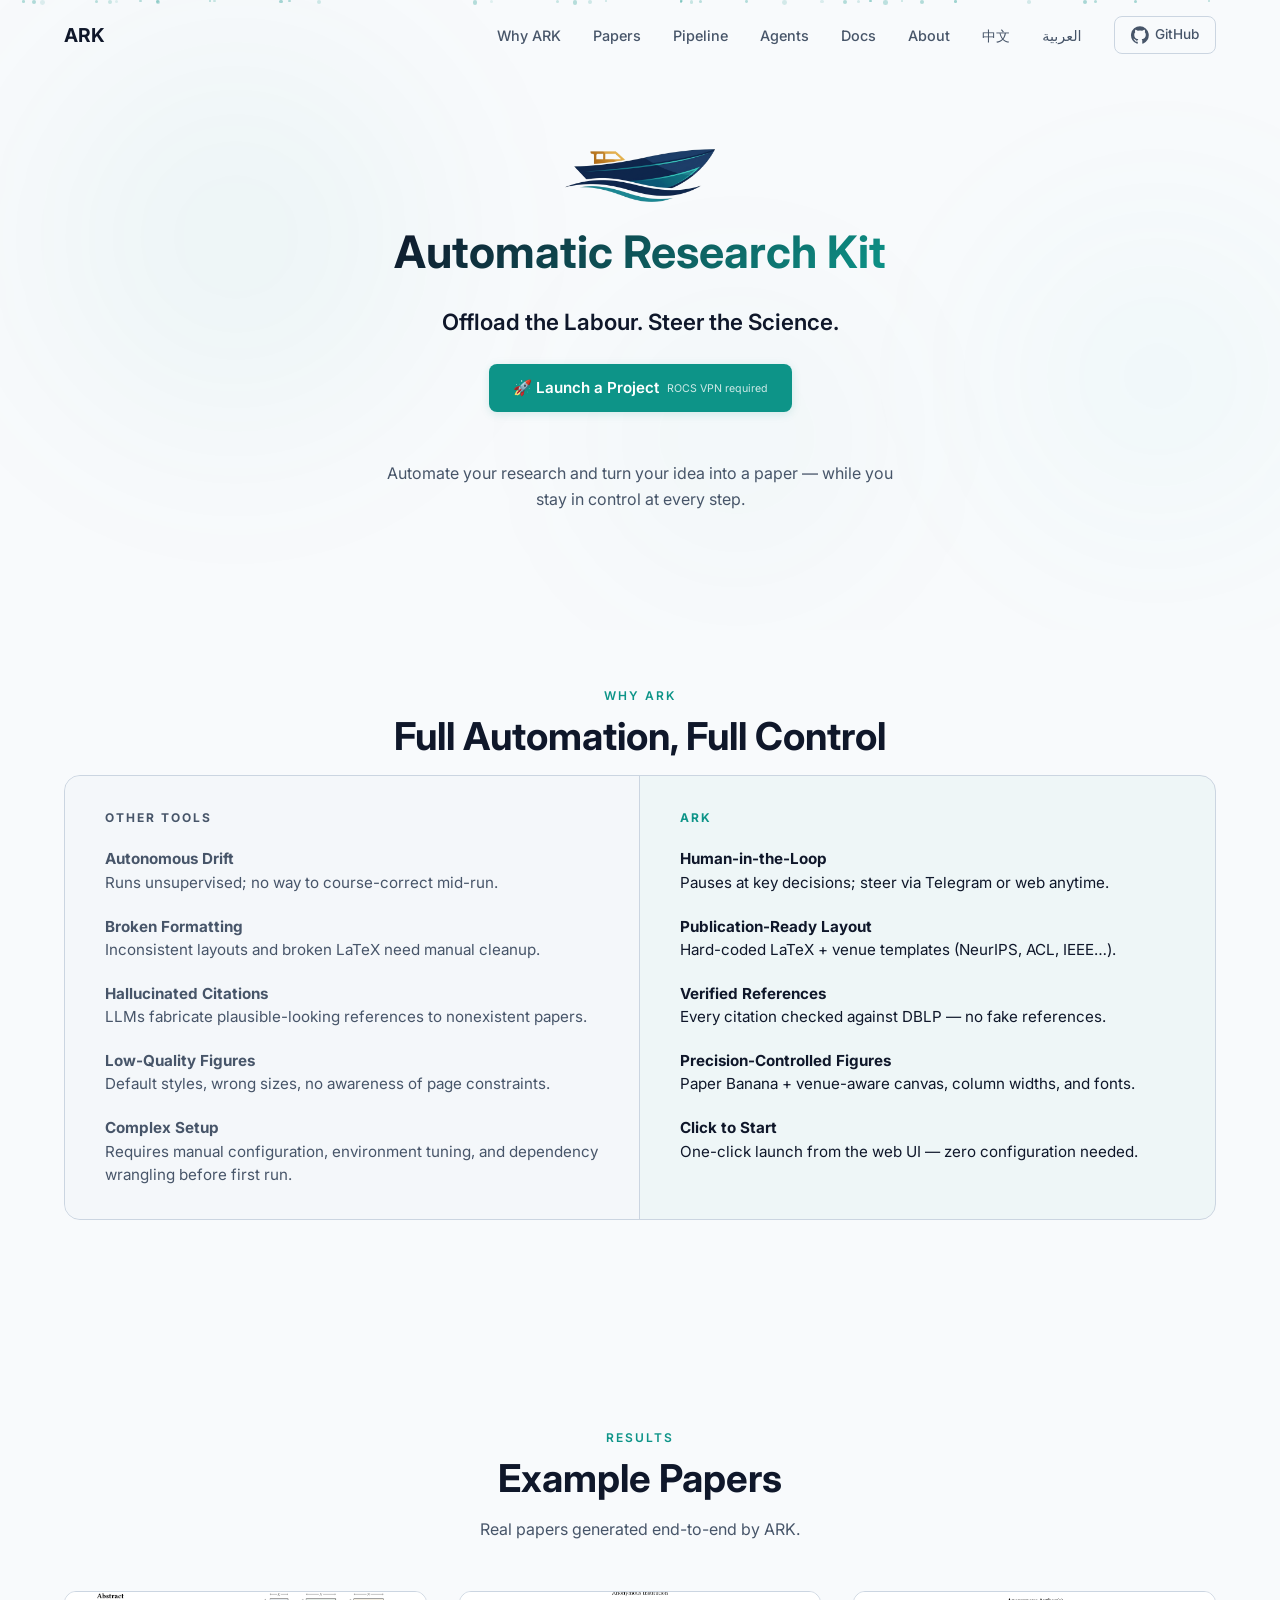
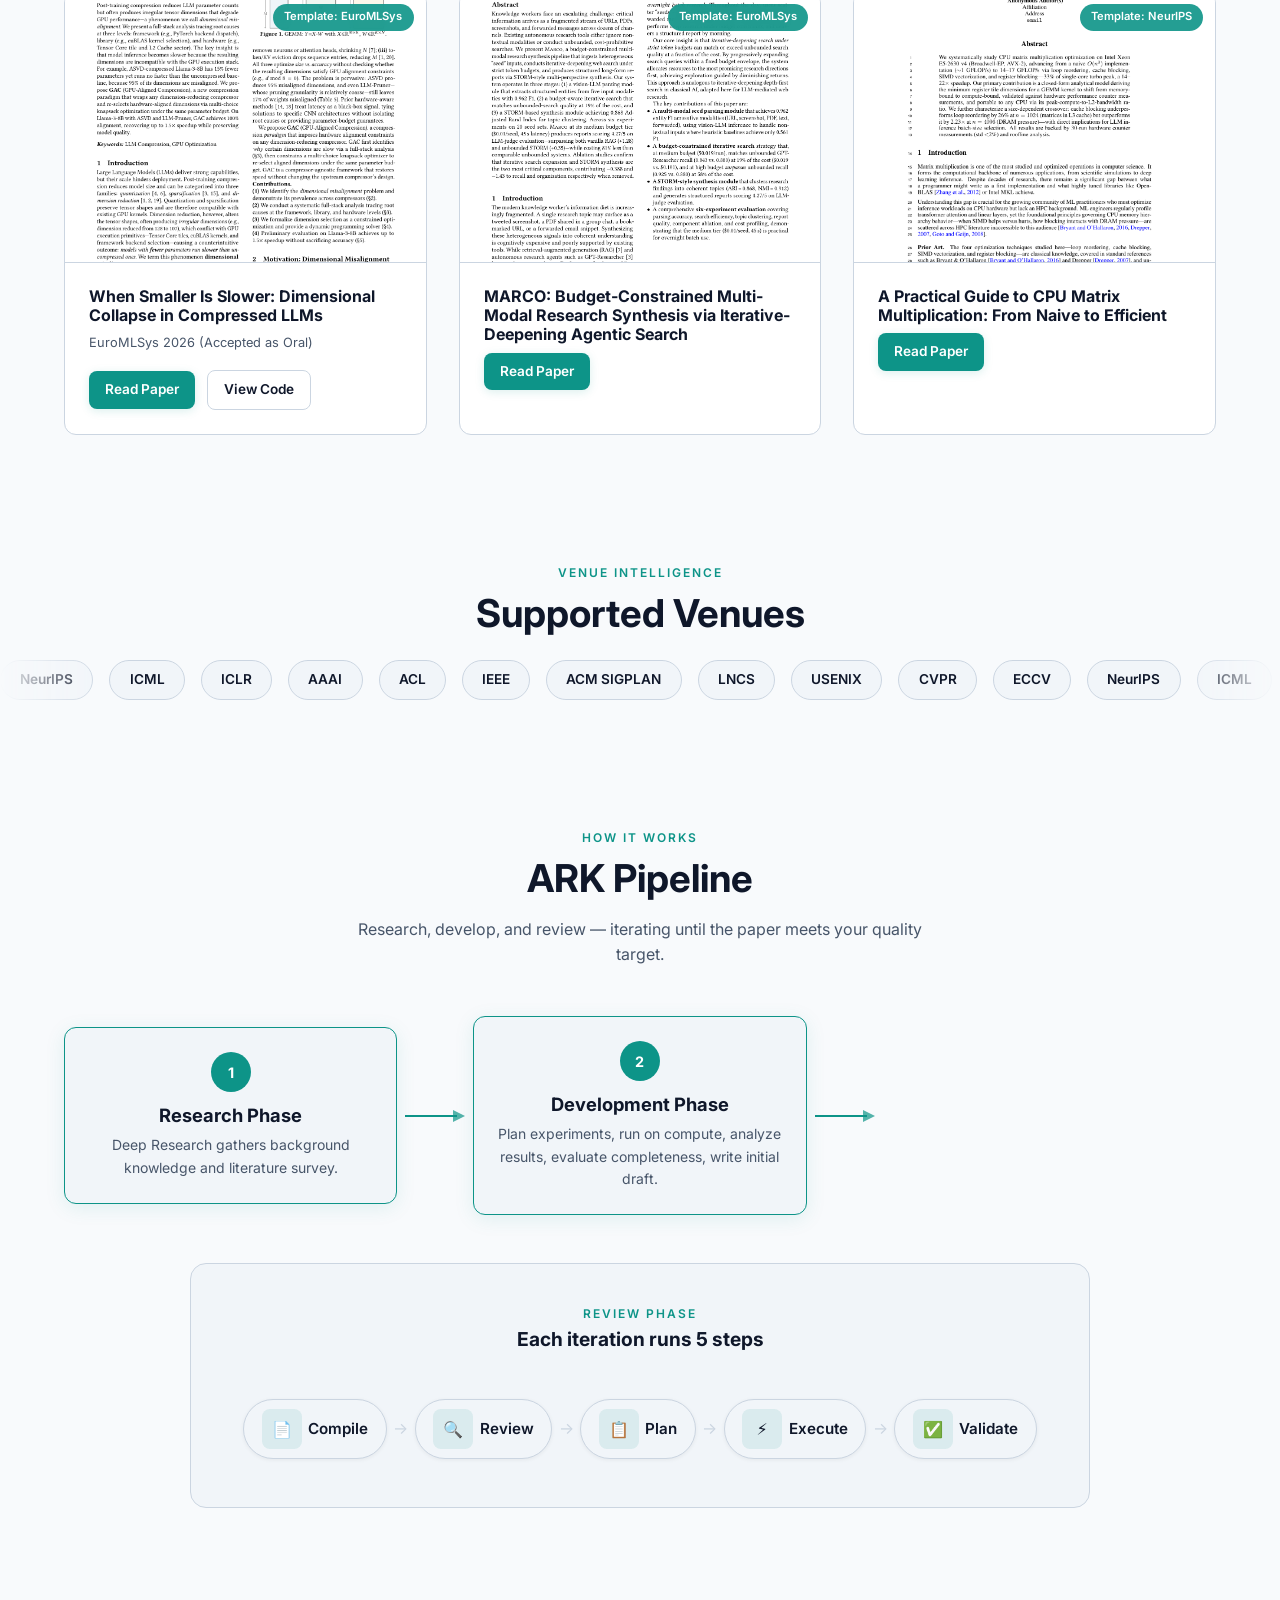
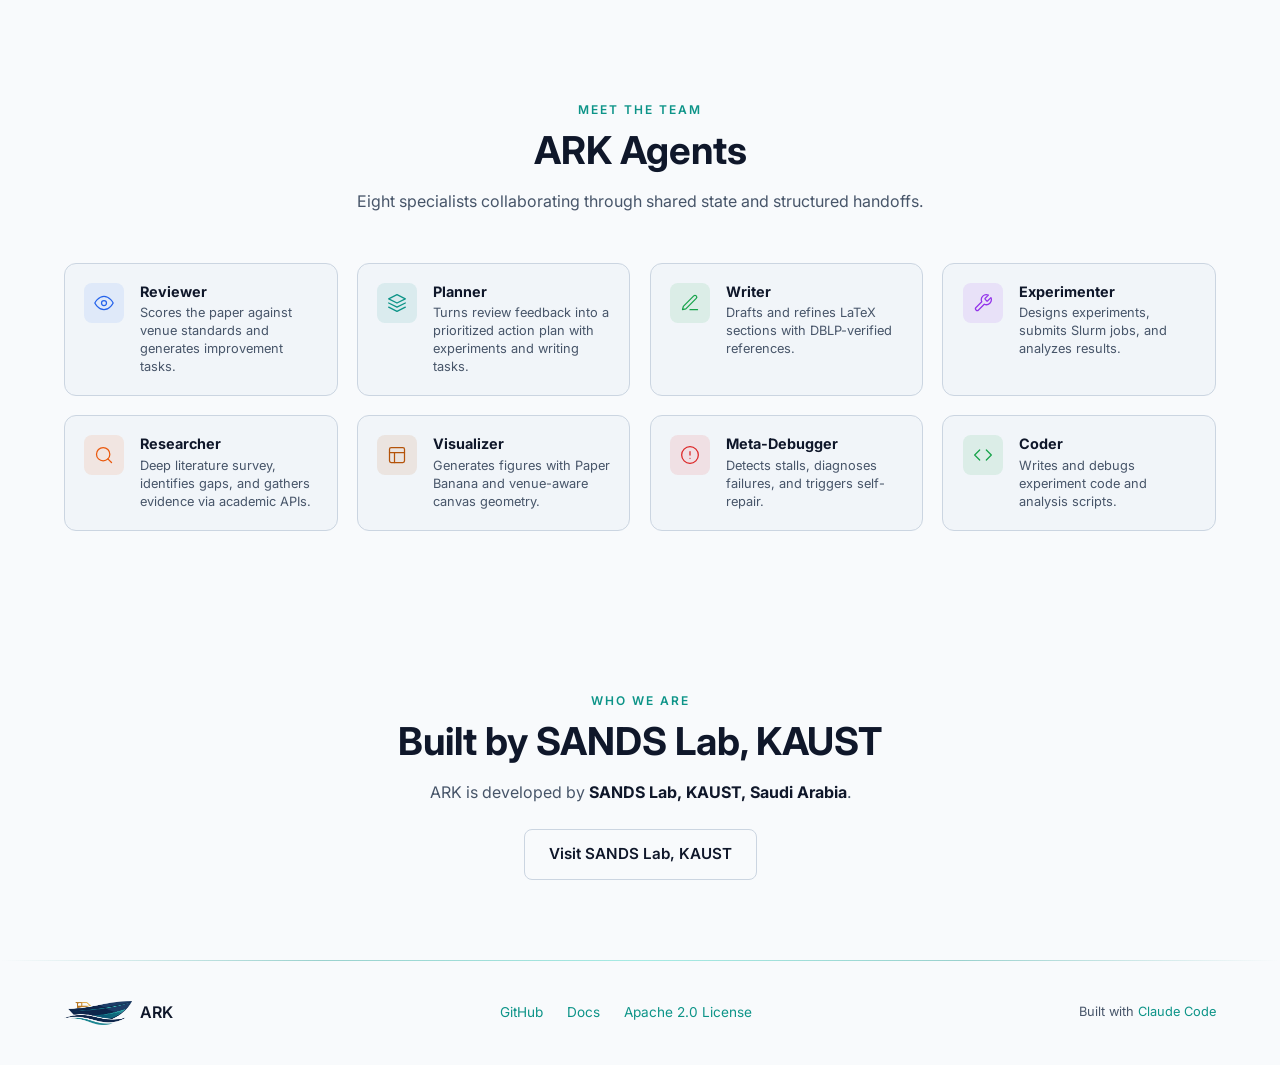
==== commit 62d17757: "Update ARK URLs to prod port 9527, add dev OAuth callback page" ====
--- a/index.html
+++ b/index.html
@@ -57,7 +57,7 @@
       <p class="hero-accent">Offload the Labour. Steer the Science.</p>
       <div class="hero-cta">
         <div class="hero-cta-row">
-          <a href="http://mcmgt01:8425" target="_blank" rel="noopener" class="btn btn-primary">
+          <a href="http://mcmgt01:9527" target="_blank" rel="noopener" class="btn btn-primary">
             🚀 Launch a Project
             <span style="display:block;font-size:.7em;font-weight:400;opacity:.8;margin-top:2px">ROCS VPN required</span>
           </a>
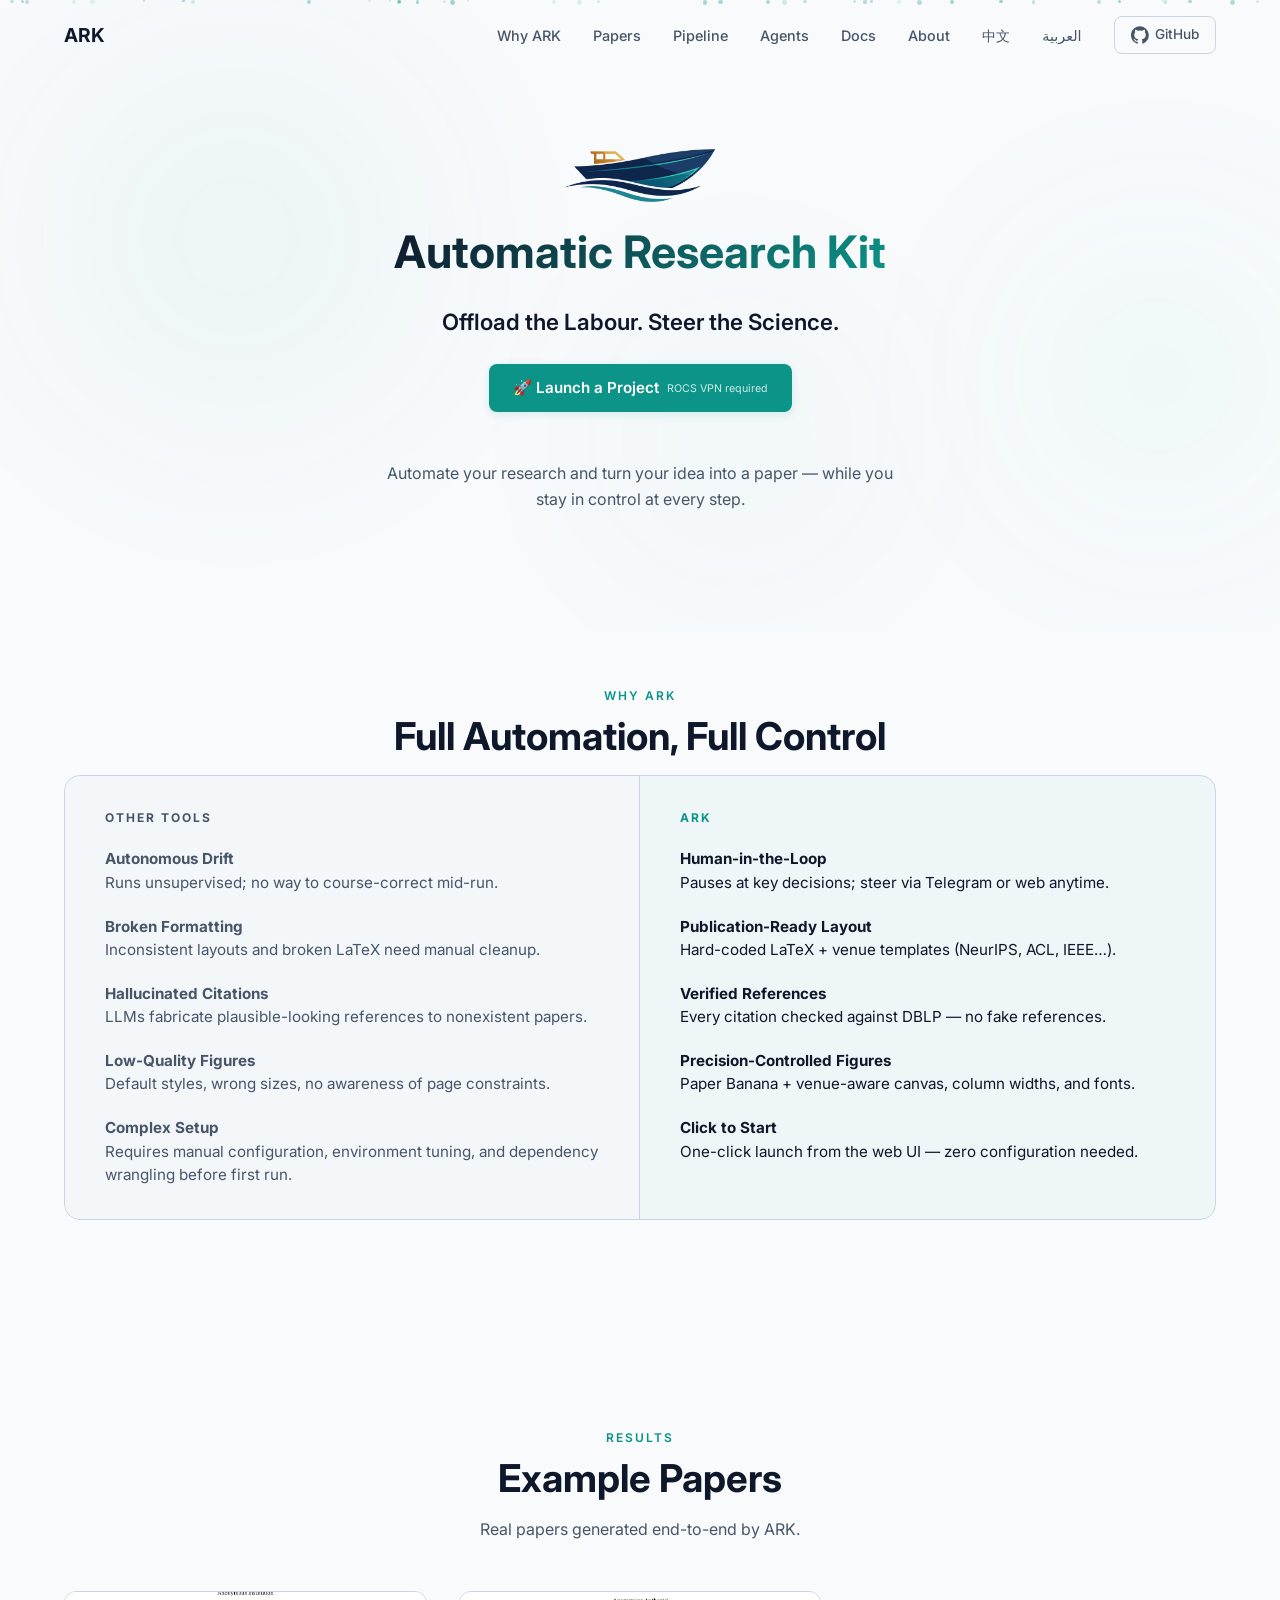
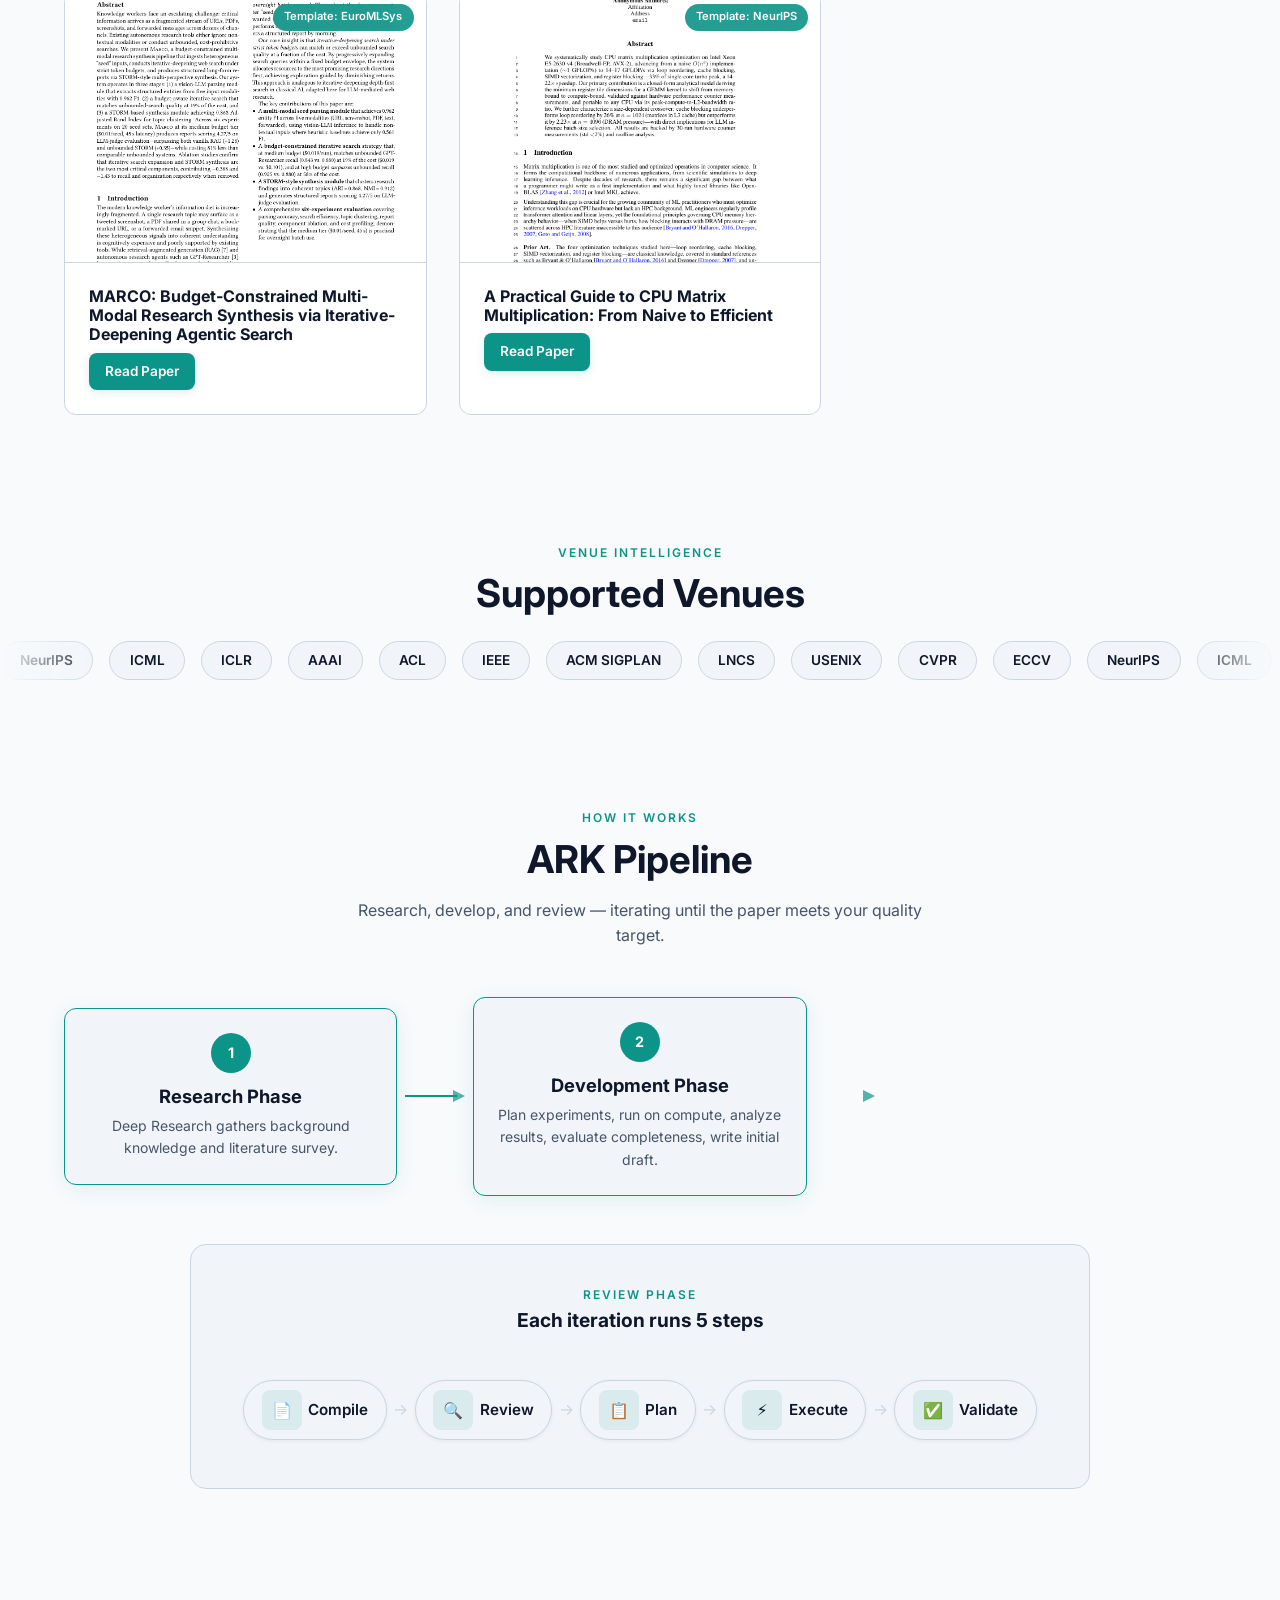
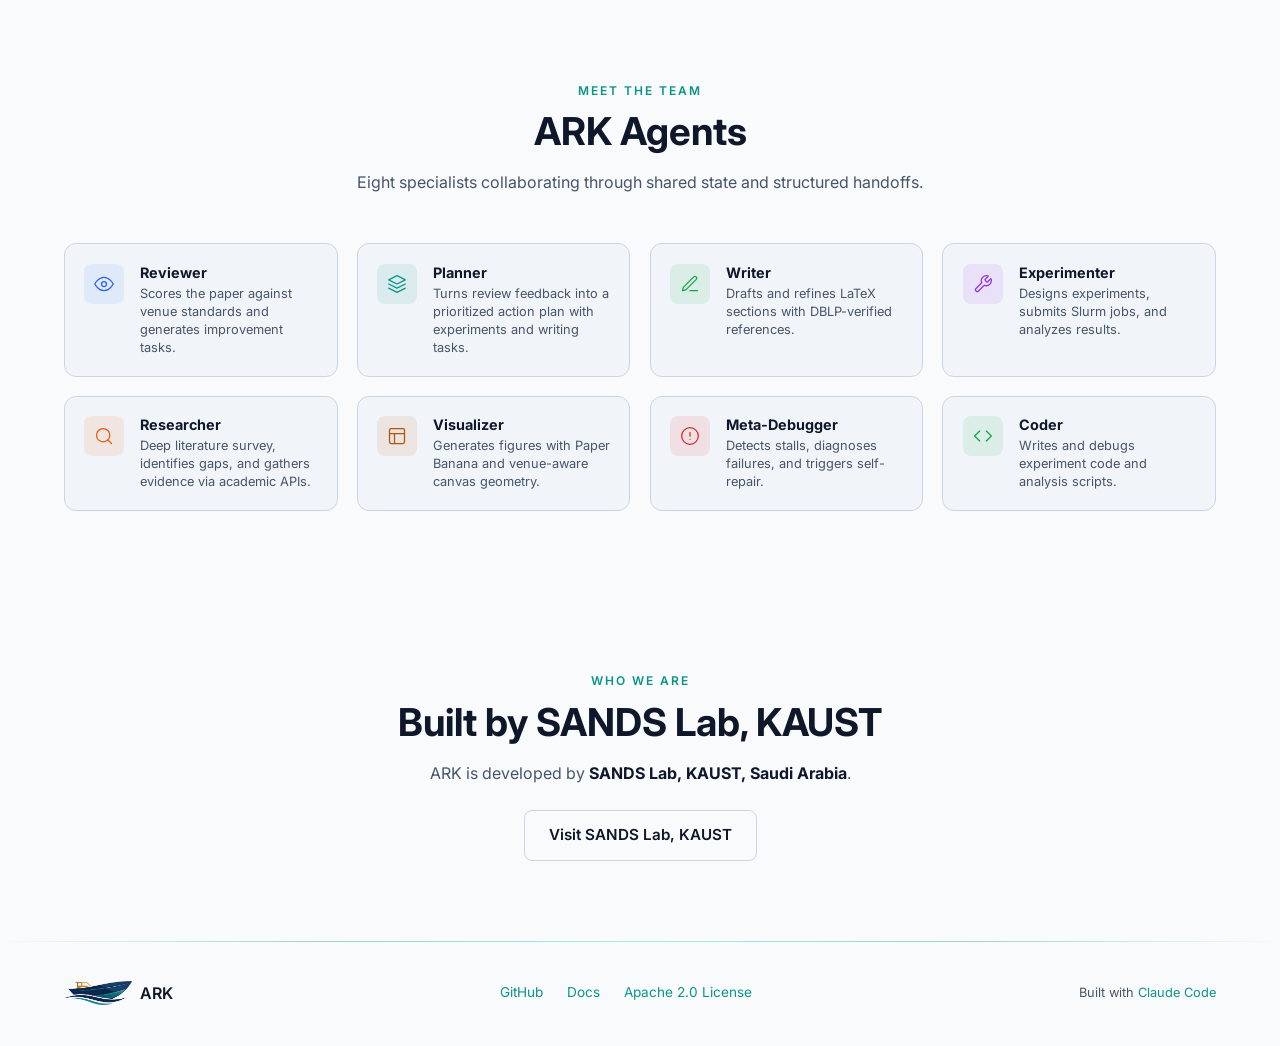
==== commit ecd1ffc4: "Remove GAC example paper from all languages" ====
--- a/index.html
+++ b/index.html
@@ -112,18 +112,6 @@
     </div>
     <div class="papers-grid">
       <div class="paper-card reveal stagger-1" data-tilt>
-        <a href="assets/papers/gac.pdf" target="_blank" rel="noopener" class="paper-card-img">
-          <img src="assets/paper-gac.png" alt="GAC Paper">
-          <span class="paper-badge">Template: EuroMLSys</span>
-        </a>
-        <div class="paper-card-body">
-          <h3>When Smaller Is Slower: Dimensional Collapse in Compressed LLMs</h3>
-          <p class="paper-meta">EuroMLSys 2026 (Accepted as Oral)</p>
-          <a href="assets/papers/gac.pdf" target="_blank" rel="noopener" class="btn btn-primary" style="font-size:.85rem;padding:.5rem 1rem">Read Paper</a>
-          <a href="https://github.com/sands-lab/GAC" target="_blank" rel="noopener" class="btn btn-outline" style="font-size:.85rem;padding:.5rem 1rem">View Code</a>
-        </div>
-      </div>
-      <div class="paper-card reveal stagger-2" data-tilt>
         <a href="assets/papers/marco.pdf" target="_blank" rel="noopener" class="paper-card-img">
           <img src="assets/paper-marco.png" alt="MARCO Paper">
           <span class="paper-badge">Template: EuroMLSys</span>
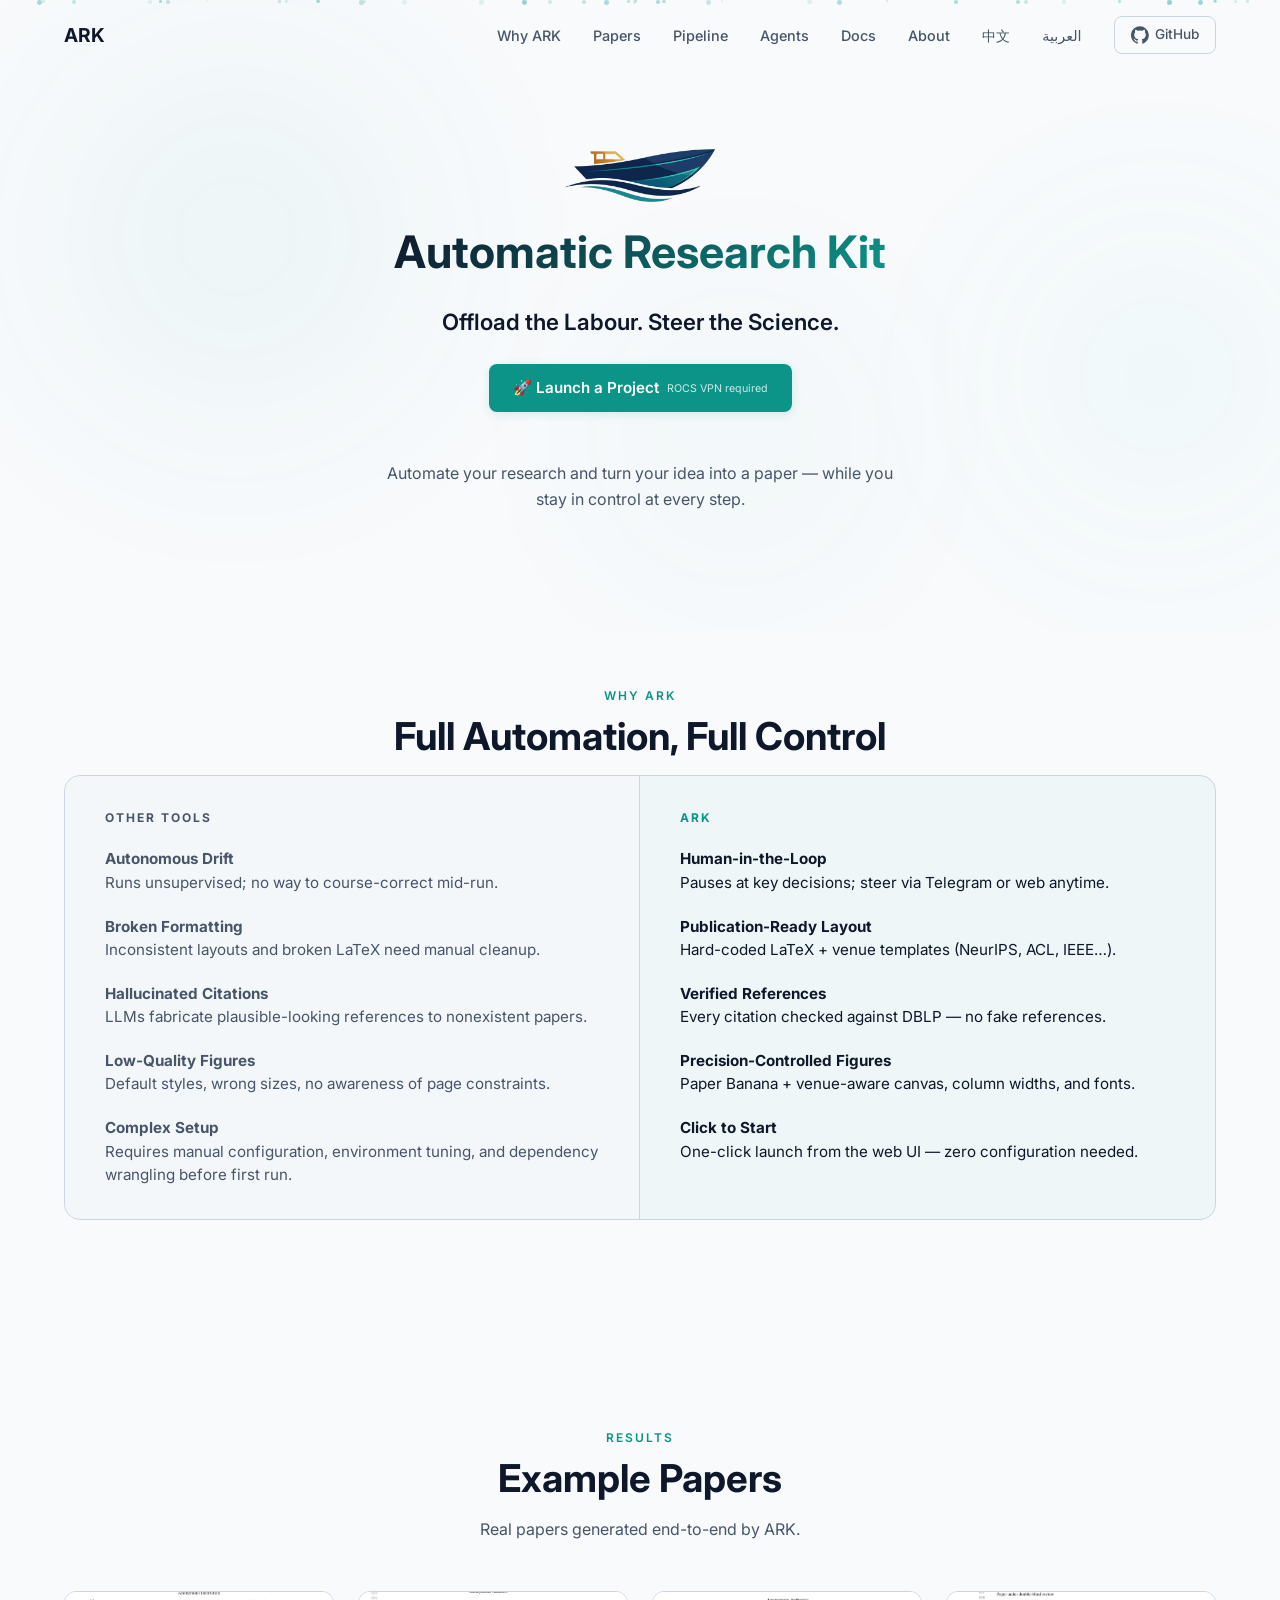
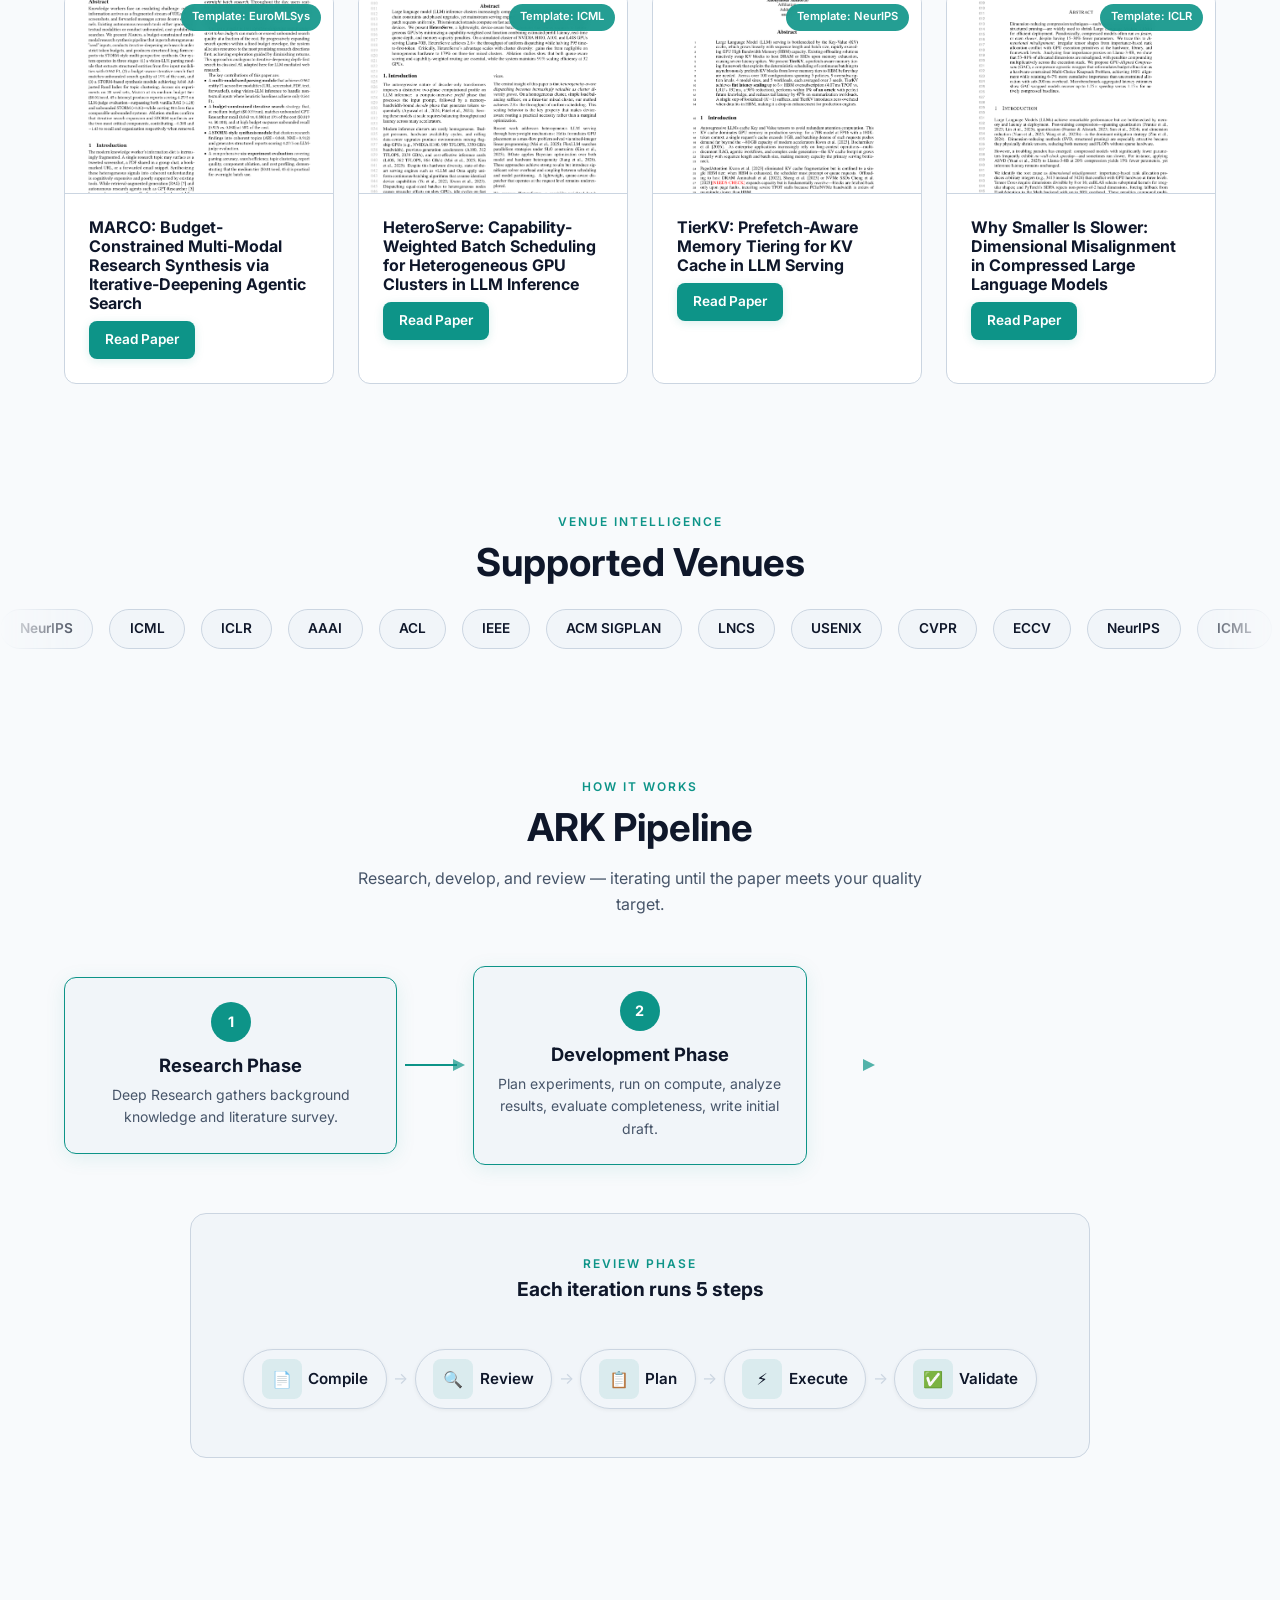
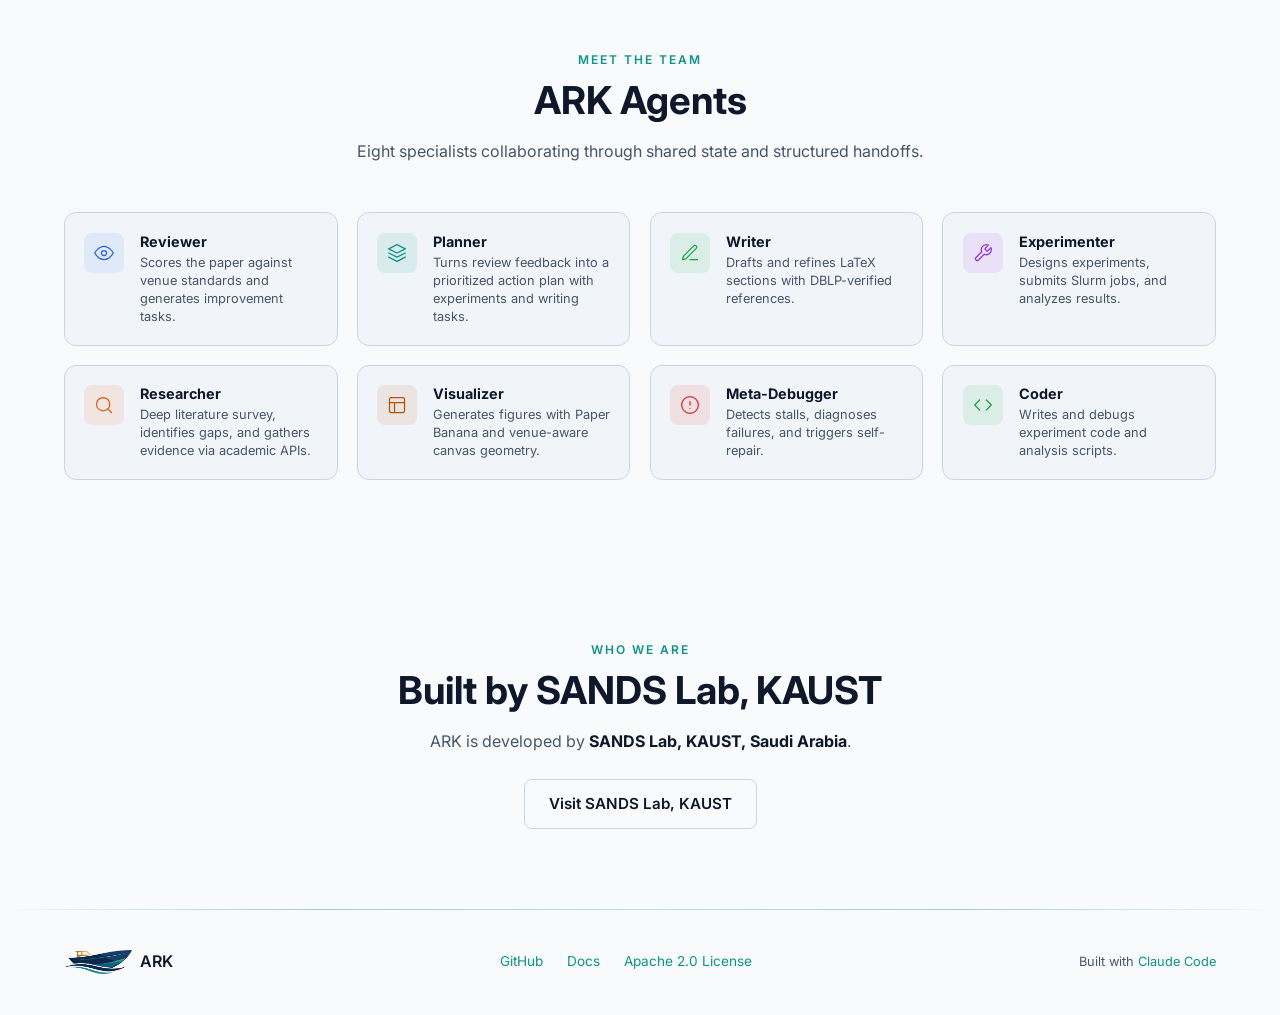
==== commit a47bd349: "Replace MMA with HeteroServe, TierKV, GAC; expand grid to 4 columns Removes the CPU MMA example and " ====
--- a/index.html
+++ b/index.html
@@ -121,14 +121,34 @@
           <a href="assets/papers/marco.pdf" target="_blank" rel="noopener" class="btn btn-primary" style="font-size:.85rem;padding:.5rem 1rem">Read Paper</a>
         </div>
       </div>
+      <div class="paper-card reveal stagger-2" data-tilt>
+        <a href="assets/papers/heteroserve.pdf" target="_blank" rel="noopener" class="paper-card-img">
+          <img src="assets/paper-heteroserve.png" alt="HeteroServe Paper">
+          <span class="paper-badge">Template: ICML</span>
+        </a>
+        <div class="paper-card-body">
+          <h3>HeteroServe: Capability-Weighted Batch Scheduling for Heterogeneous GPU Clusters in LLM Inference</h3>
+          <a href="assets/papers/heteroserve.pdf" target="_blank" rel="noopener" class="btn btn-primary" style="font-size:.85rem;padding:.5rem 1rem">Read Paper</a>
+        </div>
+      </div>
       <div class="paper-card reveal stagger-3" data-tilt>
-        <a href="assets/papers/mma.pdf" target="_blank" rel="noopener" class="paper-card-img">
-          <img src="assets/paper-example.png" alt="MMA Paper">
+        <a href="assets/papers/tierkv.pdf" target="_blank" rel="noopener" class="paper-card-img">
+          <img src="assets/paper-tierkv.png" alt="TierKV Paper">
           <span class="paper-badge">Template: NeurIPS</span>
         </a>
         <div class="paper-card-body">
-          <h3>A Practical Guide to CPU Matrix Multiplication: From Naive to Efficient</h3>
-          <a href="assets/papers/mma.pdf" target="_blank" rel="noopener" class="btn btn-primary" style="font-size:.85rem;padding:.5rem 1rem">Read Paper</a>
+          <h3>TierKV: Prefetch-Aware Memory Tiering for KV Cache in LLM Serving</h3>
+          <a href="assets/papers/tierkv.pdf" target="_blank" rel="noopener" class="btn btn-primary" style="font-size:.85rem;padding:.5rem 1rem">Read Paper</a>
+        </div>
+      </div>
+      <div class="paper-card reveal stagger-4" data-tilt>
+        <a href="assets/papers/gac.pdf" target="_blank" rel="noopener" class="paper-card-img">
+          <img src="assets/paper-gac.png" alt="GAC Paper">
+          <span class="paper-badge">Template: ICLR</span>
+        </a>
+        <div class="paper-card-body">
+          <h3>Why Smaller Is Slower: Dimensional Misalignment in Compressed Large Language Models</h3>
+          <a href="assets/papers/gac.pdf" target="_blank" rel="noopener" class="btn btn-primary" style="font-size:.85rem;padding:.5rem 1rem">Read Paper</a>
         </div>
       </div>
     </div>
--- a/css/style.css
+++ b/css/style.css
@@ -629,7 +629,10 @@
 
 /* ===== Papers ===== */
 .papers-grid {
-  display: grid; grid-template-columns: repeat(3, 1fr); gap: 2rem;
+  display: grid; grid-template-columns: repeat(4, 1fr); gap: 1.5rem;
+}
+@media (max-width: 1100px) {
+  .papers-grid { grid-template-columns: repeat(2, 1fr); }
 }
 .paper-card {
   background: #fff; border: 1px solid var(--border); border-radius: var(--radius);
